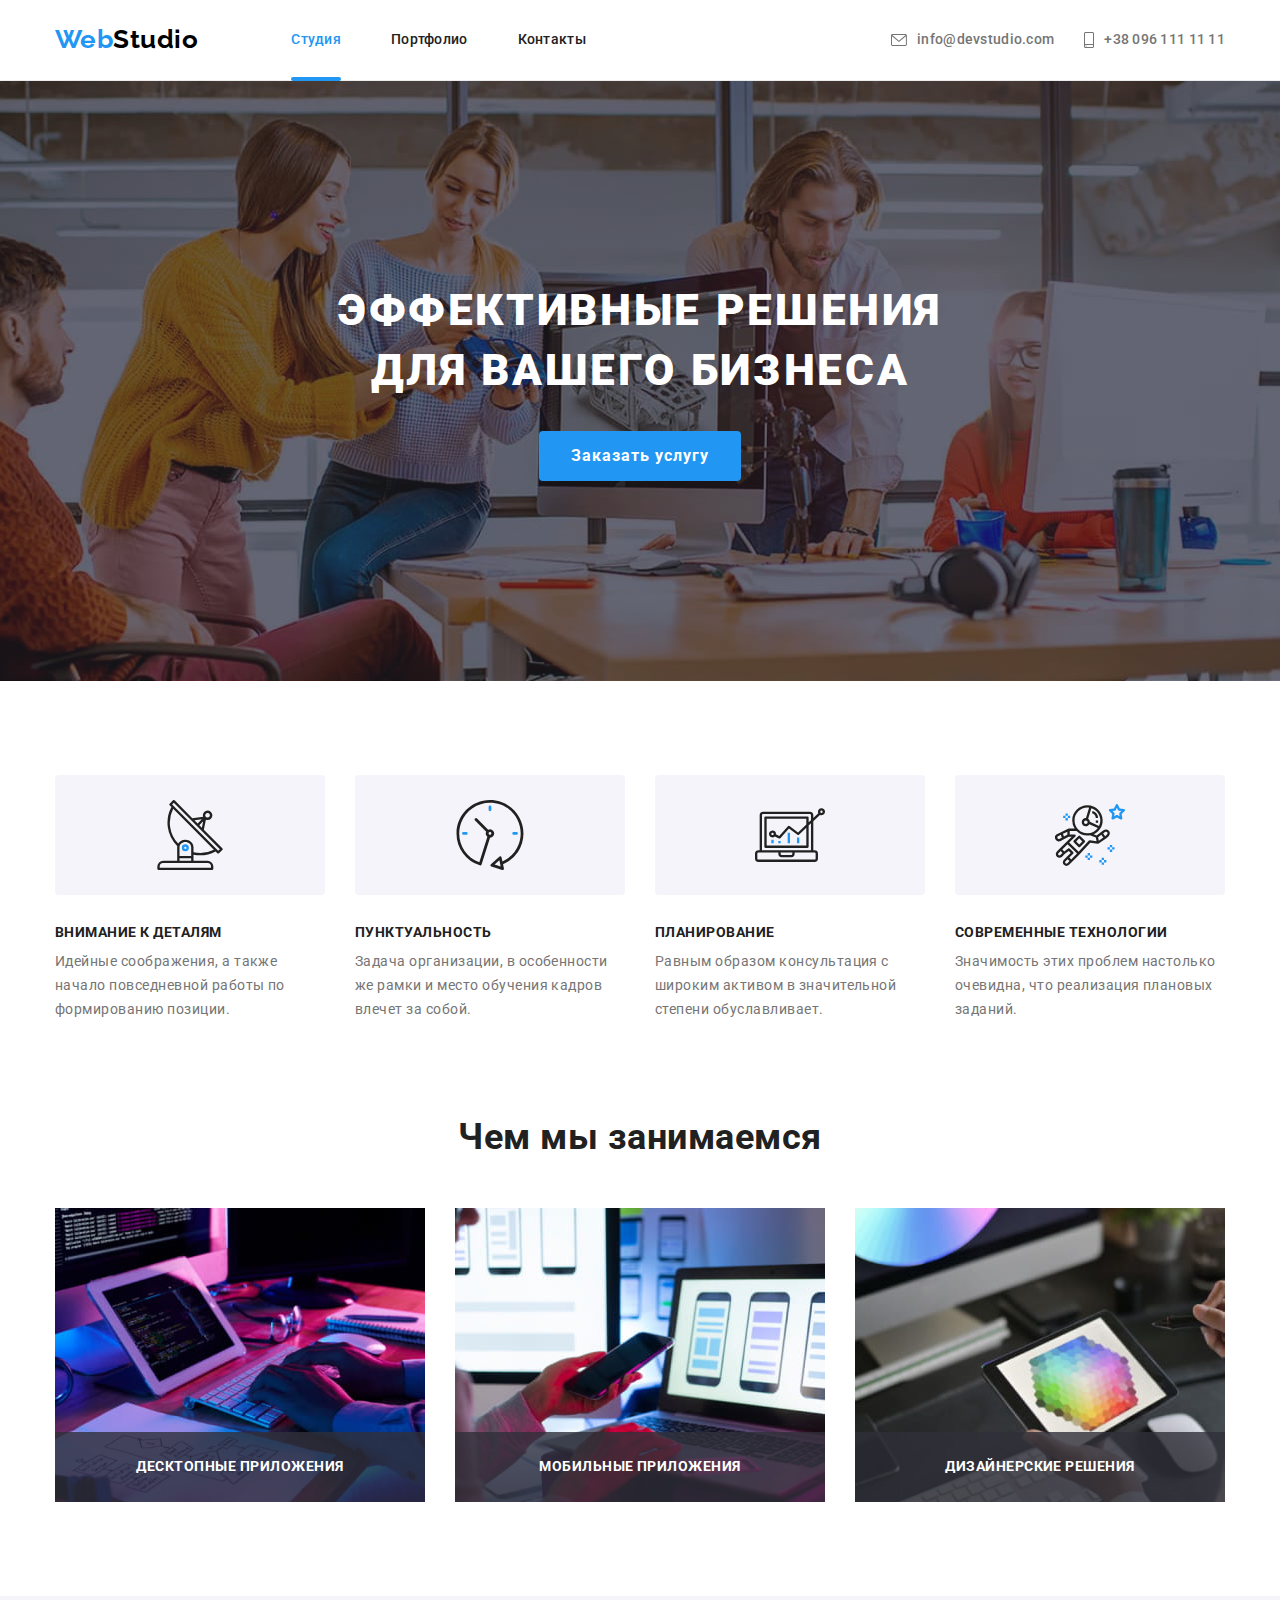
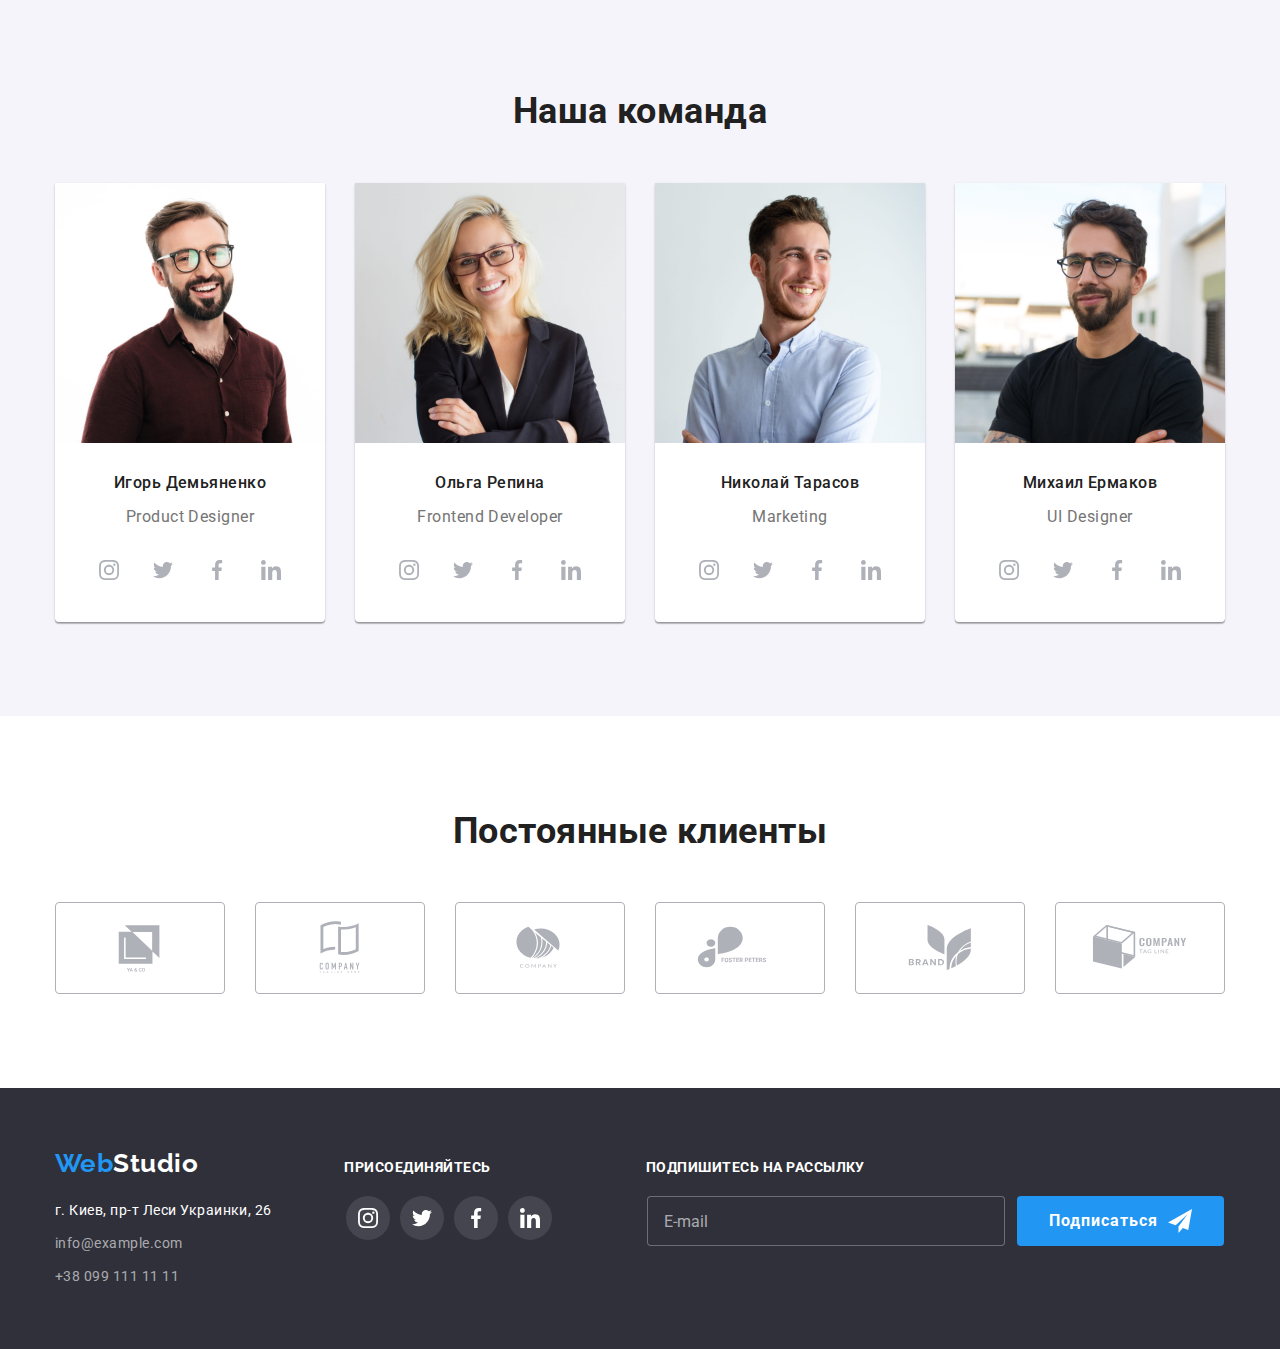
==== index.html @ a3e7d53f "add files from hw7" ====
<!DOCTYPE html>
<html lang="ru">
  <head>
    <meta charset="UTF-8" />
    <meta http-equiv="X-UA-Compatible" content="IE=edge" />
    <meta name="viewport" content="width=device-width, initial-scale=1.0" />
    <title>WebStudio</title>
    <link rel="preconnect" href="https://fonts.googleapis.com" />
    <link rel="preconnect" href="https://fonts.gstatic.com" crossorigin />
    <link
      href="https://fonts.googleapis.com/css2?family=Raleway:wght@700&family=Roboto:wght@400;500;700;900&display=swap"
      rel="stylesheet"
    />
    <link
      rel="stylesheet"
      href="https://cdnjs.cloudflare.com/ajax/libs/modern-normalize/1.1.0/modern-normalize.min.css"
    />
    <link rel="stylesheet" href="./css/main.min.css">
  </head>
  <body>
    <!-- Header -->
    <header class="header">
      <div class="container header__container">
        <a href="" class="logo">Web<span class="logo--light">Studio</span></a>
        <nav class="site-nav">
          <ul class="site-nav__list">
            <li class="site-nav__item">
              <a href="./index.html" class="site-nav__link site-nav__link--current">Студия</a>
            </li>
            <li class="site-nav__item">
              <a href="./portfolio.html" class="site-nav__link">Портфолио</a>
            </li>
            <li class="site-nav__item"><a href="" class="site-nav__link">Контакты</a></li>
          </ul>
        </nav>
        <ul class="contact-nav">
          <li class="contact-nav__item">
            <a href="mailto:info@devstudio.com" class="contact-nav__link">
              <svg class="contact-nav__icon" width="16" height="12">
                <use href="./images/icons.svg#envelope">
              </svg>
              info@devstudio.com
            </a>
          </li>
          <li class="contact-nav__item">
            <a href="tel:+380961111111" class="contact-nav__link">
              <svg class="contact-nav__icon" width="10" height="16">
                <use href="./images/icons.svg#smartphone"></use>
              </svg>
              +38 096 111 11 11
            </a>
          </li>
        </ul>
      </div>
    </header>
    <!-- Main -->
    <main>
      <!--Hero section-->
      <section class="hero">
        <div class="container">
          <h1 class="hero__title">
            Эффективные решения<br />
            для вашего бизнеса
          </h1>
          <button class="button btn" type="button" data-modal-open>Заказать услугу</button>
        </div>
      </section>
      <!--Features section-->
      <section class="section">
        <div class="container">
          <h2 class="section__title visually-hidden">Наши преимущества</h2>
          <ul class="features">
            <li class="features__item">
              <div class="features__icon">
              <svg width="70" height="70"><use href="images/icons.svg#antenna-1"></use>
              </svg>
              </div>
              <h3 class="features__heading">Внимание к деталям</h3>
              <p class="features__text">
                Идейные соображения, а также начало повседневной работы по формированию позиции.
              </p>
            </li>
            <li class="features__item">
            <div class="features__icon">
              <svg width="70" height="70"><use href="images/icons.svg#clock-1"></use>
              </svg>
              </div>
              <h3 class="features__heading">Пунктуальность</h3>
              <p class="features__text">
                Задача организации, в особенности же рамки и место обучения кадров влечет за собой.
              </p>
            </li>
            <li class="features__item">
              <div class="features__icon">
              <svg width="70" height="70"><use href="images/icons.svg#diagram-1"></use>
              </svg></div>
              <h3 class="features__heading">Планирование</h3>
              <p class="features__text">
                Равным образом консультация с широким активом в значительной степени обуславливает.
              </p>
            </li>
            <li class="features__item">
              <div class="features__icon">
              <svg width="70" height="70"><use href="images/icons.svg#astronaut-1"></use>
              </svg></div>
              <h3 class="features__heading">Современные технологии</h3>
              <p class="features__text">
                Значимость этих проблем настолько очевидна, что реализация плановых заданий.
              </p>
            </li>
          </ul>
        </div>
      </section>
      <!--What we do section-->
      <section class="section section--no-padding-top">
        <div class="container">
          <h2 class="section__title">Чем мы занимаемся</h2>
          <ul class="work">
            <li class="work__item">
              <img src="./images/img-what-we-do-1.jpg" alt="написание кода" width="370" />
              <p class="work__text">Десктопные приложения</p>
            </li>
            <li class="work__item">
              <img src="./images/img-what-we-do-2.jpg" alt="адаптивный интерфейс" width="370" />
              <p class="work__text">Мобильные приложения</p>
            </li>
            <li class="work__item">
              <img src="./images/img-what-we-do-3.jpg" alt="цветовая палитра" width="370" />
              <p class="work__text">Дизайнерские решения</p>
            </li>
          </ul>
        </div>
      </section>
      <!--Our team section-->
      <section class="section section--dark-bgc">
        <div class="container">
          <h2 class="section__title">Наша команда</h2>
          <ul class="team">
            <li class="team__item">
              <img
                src="./images/member-1.jpg"
                alt="Игорь Демьяненко продакт менеджер"
                width="270"
              />
              <div class="team__card">
                <h3 class="team__title">Игорь Демьяненко</h3>
                <p class="team__text" lang="en" >Product Designer</p>
              <ul class="socials">
              <li class="socials__item"><a href="https://www.instagram.com/" class="socials__link socials__link--light" target="_blank" rel="noreferrer noopener"><svg class="socials__icon" width="20" height="20">
                <use href="./images/icons.svg#instagram-2">
              </svg></a></li>
              <li class="socials__item"><a href="https://twitter.com/" class="socials__link socials__link--light" target="_blank" rel="noreferrer noopener"><svg class="socials__icon" width="20" height="20">
                <use href="./images/icons.svg#twitter-1">
              </svg></a></li>
              <li class="socials__item"><a href="https://www.facebook.com/" class="socials__link socials__link--light" target="_blank" rel="noreferrer noopener"><svg class="socials__icon" width="20" height="20">
                <use href="./images/icons.svg#facebook-1">
              </svg></a></li>
              <li class="socials__item"><a href="https://www.linkedin.com/" class="socials__link socials__link--light" target="_blank" rel="noreferrer noopener"><svg class="socials__icon" width="20" height="20">
                <use href="./images/icons.svg#linkedin-1">
              </svg></a></li>
              </ul>
              </div>
            </li>
            <li class="team__item">
              <img
                src="./images/member-2.jpg"
                alt="Ольга Репина фронтэнд разработчик"
                width="270"
              />
              <div class="team__card">
                <h3 class="team__title">Ольга Репина</h3>
                <p class="team__text" lang="en">Frontend Developer</p>
                <ul class="socials">
              <li class="socials__item"><a href="https://www.instagram.com/" class="socials__link socials__link--light" target="_blank" rel="noreferrer noopener"><svg class="socials__icon" width="20" height="20">
                <use href="./images/icons.svg#instagram-2">
              </svg></a></li>
              <li class="socials__item"><a href="https://twitter.com/" class="socials__link socials__link--light" target="_blank" rel="noreferrer noopener"><svg class="socials__icon" width="20" height="20">
                <use href="./images/icons.svg#twitter-1">
              </svg></a></li>
              <li class="socials__item"><a href="https://www.facebook.com/" class="socials__link socials__link--light" target="_blank" rel="noreferrer noopener"><svg class="socials__icon" width="20" height="20">
                <use href="./images/icons.svg#facebook-1">
              </svg></a></li>
              <li class="socials__item"><a href="https://www.linkedin.com/" class="socials__link socials__link--light" target="_blank" rel="noreferrer noopener"><svg class="socials__icon" width="20" height="20">
                <use href="./images/icons.svg#linkedin-1">
              </svg></a></li>
              </ul>
              </div>
            </li>
            <li class="team__item">
              <img src="./images/member-3.jpg" alt="Николай Тарасов маркетинг" width="270" />
              <div class="team__card">
                <h3 class="team__title">Николай Тарасов</h3>
                <p class="team__text" lang="en">Marketing</p>
                <ul class="socials">
              <li class="socials__item"><a href="https://www.instagram.com/" class="socials__link socials__link--light" target="_blank" rel="noreferrer noopener"><svg class="socials__icon" width="20" height="20">
                <use href="./images/icons.svg#instagram-2">
              </svg></a></li>
              <li class="socials__item"><a href="https://twitter.com/" class="socials__link socials__link--light" target="_blank" rel="noreferrer noopener"><svg class="socials__icon" width="20" height="20">
                <use href="./images/icons.svg#twitter-1">
              </svg></a></li>
              <li class="socials__item"><a href="https://www.facebook.com/" class="socials__link socials__link--light" target="_blank" rel="noreferrer noopener"><svg class="socials__icon" width="20" height="20">
                <use href="./images/icons.svg#facebook-1">
              </svg></a></li>
              <li class="socials__item"><a href="https://www.linkedin.com/" class="socials__link socials__link--light" target="_blank" rel="noreferrer noopener"><svg class="socials__icon" width="20" height="20">
                <use href="./images/icons.svg#linkedin-1">
              </svg></a></li>
              </ul>
              </div>
            </li>
            <li class="team__item">
              <img src="./images/member-4.jpg" alt="Михаил Ермаков дизайнер" width="270" />
              <div class="team__card">
                <h3 class="team__title">Михаил Ермаков</h3>
                <p class="team__text" lang="en">UI Designer</p>
                <ul class="socials">
              <li class="socials__item"><a href="https://www.instagram.com/" class="socials__link socials__link--light" target="_blank" rel="noreferrer noopener"><svg class="socials__icon" width="20" height="20">
                <use href="./images/icons.svg#instagram-2">
              </svg></a></li>
              <li class="socials__item"><a href="https://twitter.com/" class="socials__link socials__link--light" target="_blank" rel="noreferrer noopener"><svg class="socials__icon" width="20" height="20">
                <use href="./images/icons.svg#twitter-1">
              </svg></a></li>
              <li class="socials__item"><a href="https://www.facebook.com/" class="socials__link socials__link--light" target="_blank" rel="noreferrer noopener"><svg class="socials__icon" width="20" height="20">
                <use href="./images/icons.svg#facebook-1">
              </svg></a></li>
              <li class="socials__item"><a href="https://www.linkedin.com/" class="socials__link socials__link--light" target="_blank" rel="noreferrer noopener"><svg class="socials__icon" width="20" height="20">
                <use href="./images/icons.svg#linkedin-1">
              </svg></a></li>
              </ul>
              </div>
            </li>
          </ul>
        </div>
      </section>
      <section class="section">
        <div class="container">
          <h2 class="section__title">Постоянные клиенты</h2>
          <ul class="clients">
            <li class="clients__item">
              <a class="clients__link" href=""><svg class="clients__logo" width="106" height="60"><use href="./images/icons.svg#logo-1"></use></svg></a>
            </li>
            <li class="clients__item">
              <a class="clients__link" href=""><svg class="clients__logo" width="106" height="60"><use href="./images/icons.svg#logo-2"></use></svg></a>
            </li>
            <li class="clients__item">
              <a class="clients__link" href=""><svg class="clients__logo" width="106" height="60"><use href="./images/icons.svg#logo-3"></use></svg></a>
            </li>
            <li class="clients__item">
              <a class="clients__link" href=""><svg class="clients__logo" width="106" height="60"><use href="./images/icons.svg#logo-4"></use></svg></a>
            </li>
            <li class="clients__item">
              <a class="clients__link" href=""><svg class="clients__logo" width="106" height="60"><use href="./images/icons.svg#logo-5"></use></svg></a>
            </li>
            <li class="clients__item">
              <a class="clients__link" href=""><svg class="clients__logo" width="106" height="60"><use href="./images/icons.svg#logo-6"></use></svg></a>
            </li>
          </ul>
        </div>
      </section>
    </main>
    <!-- Footer -->
    <footer class="footer">
      <div class="container footer-global">
        <div class="footer__sections">
        <a class="logo" href="">Web<span class="logo--dark">Studio</span></a>
        <address class="address">
          <ul class="address__list">
            <li class="address__item">
              <a
              class="address__link"
                href="https://goo.gl/maps/oisESLWzGZFU7cvu8"
                target="_blank"
                rel="noreferrer noopener"
                >г. Киев, пр-т Леси Украинки, 26</a
              >
            </li>
            <li class="address__item">
              <a href="mailto:info@example.com" class="address__contact">info@example.com</a>
            </li>
            <li class="address__item">
              <a href="tel:+380991111111" class="address__contact">+38 099 111 11 11</a>
            </li>
          </ul>
        </address>
      </div>
      <div class="footer__sections">
        <p class="footer__text">Присоединяйтесь</p>
        <ul class="socials">
        <li class="socials__item">
          <a class="socials__link socials__link--dark" href="https://www.instagram.com/" target="_blank" rel="noreferrer noopener">
            <svg width="20" height="20">
              <use href="./images/icons.svg#instagram-2"></use>
            </svg>
          </a>
        </li>
        <li class="socials__item">
          <a class="socials__link socials__link--dark" href="https://twitter.com/" target="_blank" rel="noreferrer noopener">
            <svg width="20" height="20">
              <use href="./images/icons.svg#twitter-1"></use>
            </svg>
          </a>
        </li>
        <li class="socials__item">
          <a class="socials__link socials__link--dark" href="https://www.facebook.com/" target="_blank" rel="noreferrer noopener">
            <svg width="20" height="20">
              <use href="./images/icons.svg#facebook-1"></use>
            </svg>
          </a>
        </li>
        <li class="socials__item">
          <a class="socials__link socials__link--dark" href="https://www.linkedin.com/" target="_blank" rel="noreferrer noopener">
            <svg width="20" height="20">
              <use href="./images/icons.svg#linkedin-1"></use>
            </svg>
          </a>
        </li>
        </ul>
      </div>
      <div class="footer__sections">
        <p class="footer__text">Подпишитесь на рассылку</p>
        <form class="subscribe-form">
        <input class="subscribe-form__input" type="email" name="subscribe-form" placeholder="E-mail">
        <button class="button btn btn--footer" type="submit" >Подписаться<svg class="subscribe-form__icon" width="24" height="24"><use href="./images/icons.svg#icon-send"></use></svg></button>
        </form>
      </div>
      </div>
    </footer>
    <div class="backdrop is-hidden" data-modal>
            <div class="modal">
              <p class="modal__text">Оставьте свои данные, мы вам перезвоним</p>
              <button class="modal__close-button" data-modal-close>
                <svg class="modal__close-icon">
                  <use href="./images/icons.svg#close"></use>
                </svg>
              </button>
              <form class="form">
                <div class="form__field">
                  <label class="form__label" for="user-name" >Имя</label>
                  <div class="form__input-wrap">
                <input class="form__input" type="text" name="user-name" id="user-name" required>
                <svg class="form__icon" width="18" height="18">
                    <use href="./images/icons.svg#person"></use>
                  </svg>
                  </div>
              </div>
              <div class="form__field">
                <label class="form__label" for="user-tel">Телефон</label>
                <div class="form__input-wrap">
                <input class="form__input" type="tel" name="user-tel" id="user-tel" required>
                <svg class="form__icon" width="18" height="18">
                    <use href="./images/icons.svg#phone"></use>
                  </svg>
                  </div>
              </div>
                <div class="form__field">
                <label class="form__label" for="user-mail">Почта</label>
                <div class="form__input-wrap">
                <input class="form__input"  type="email" name="user-mail" id="user-mail">
                <svg class="form__icon" width="18" height="18">
                    <use href="./images/icons.svg#email"></use>
                  </svg>
                  </div>
              </div>
                  <div class="form__field">
                <label class="form__label" for="comment" >Комментарий</label>
                <textarea class="form__comment" name="comment" id="comment" placeholder="Введите текст"></textarea></div>

              <div class="form__field checkbox">
                <input 
                class="checkbox__input visually-hidden"
                type="checkbox"
                id="checkbox__input"
                name="checkbox__input"/>
                <label class="checkbox__text" for="checkbox__input">
                  <span class="checkbox__span"><svg class="checkbox__icon"  width="16" height="15">
                  <use href="./images/icons.svg#icon-check"></use>
                </svg></span>Соглашаюсь с рассылкой и принимаю <a href="" class="checkbox__conditions">Условия договора</a></label>
                <button class="button btn" type="submit">Отправить</button>
              </div>
              </form>
            </div>
          </div>
    <script src="./js/modal.js"></script>
  </body>
</html>
---- css/main.min.css ----
body{background-color:var(--text-color-white);color:var(--secondary-text-color);font-family:Roboto,sans-serif;letter-spacing:.03em;margin:0}h1,h2,h3,h4,h5,h6,p,ul{margin-top:0;margin-bottom:0}img{display:block;max-width:100%;height:auto}ul{list-style:none;padding:0;margin:0}a{text-decoration:none}:root{--primary-text-color: #212121;--secondary-text-color: #757575;--text-color-white: #ffffff;--accent-color: #2196f3;--background-color: #e5e5e5;--footer-background-color: #2f303a;--filters-btn-bgc: #f5f4fa;--button-primary-hover: #188ce8;--footer-contacts: rgba(255, 255, 255, 0.6);--header-logo: #000000;--line-color: #ececec;--hero-bgc: #c4c4c4;--footer-socials-bgc: #44454e;--icons-color: #afb1b8}.visually-hidden{position:absolute;width:1px;height:1px;margin:-1px;padding:0;overflow:hidden;border:0;clip:rect(0 0 0 0)}.header{border-bottom:1px solid var(--line-color)}.logo{color:var(--accent-color);font-family:Raleway,sans-serif;font-weight:700;font-size:26px;line-height:1.2}.logo--light{color:var(--header-logo)}.logo--dark{color:var(--text-color-white)}.header__container{display:-webkit-box;display:-ms-flexbox;display:flex;-webkit-box-align:center;-ms-flex-align:center;align-items:center}.site-nav{margin-left:93px}.site-nav__item:not(:last-child){margin-right:50px}.site-nav__list{display:-webkit-box;display:-ms-flexbox;display:flex}.site-nav__link{position:relative;display:block;padding-top:32px;padding-bottom:32px;color:var(--primary-text-color);font-weight:500;font-size:14px;line-height:1.14;letter-spacing:.02em;-webkit-transition:color 250ms cubic-bezier(0.4, 0, 0.2, 1);transition:color 250ms cubic-bezier(0.4, 0, 0.2, 1)}.site-nav__link:hover,.site-nav__link:focus{color:var(--accent-color)}.site-nav__link--current{color:var(--accent-color)}.site-nav__link--current::after{content:"";position:absolute;left:0;bottom:-1px;display:block;width:100%;height:4px;border-radius:2px;background-color:var(--accent-color)}.contact-nav{display:-webkit-box;display:-ms-flexbox;display:flex;margin-left:auto}.contact-nav__item:not(:first-child){margin-left:30px}.contact-nav__icon{fill:currentColor;margin-right:10px}.contact-nav__link{display:-webkit-box;display:-ms-flexbox;display:flex;-webkit-box-align:center;-ms-flex-align:center;align-items:center;color:var(--secondary-text-color);font-weight:500;font-size:14px;line-height:1.14;letter-spacing:.02em;-webkit-transition:color 250ms cubic-bezier(0.4, 0, 0.2, 1);transition:color 250ms cubic-bezier(0.4, 0, 0.2, 1)}.contact-nav__link:hover,.contact-nav__link:focus{color:var(--accent-color)}.contact-nav__link:active{color:var(--accent-color)}.section{padding-top:94px;padding-bottom:94px}.section--no-padding-top{padding-top:0}.section--dark-bgc{background-color:var(--filters-btn-bgc)}.section__title{margin-top:0;margin-right:0;margin-bottom:50px;color:var(--primary-text-color);font-weight:700;font-size:36px;line-height:1.17;text-align:center}.container{width:1200px;padding-left:15px;padding-right:15px;margin-left:auto;margin-right:auto}.hero{max-width:1600px;text-align:center;padding:200px 0;background-color:var(--hero-bgc);background-image:-webkit-gradient(linear, left top, left bottom, from(rgba(47, 48, 58, 0.4)), to(rgba(47, 48, 58, 0.4))),url("../images/hero.jpg");background-image:linear-gradient(rgba(47, 48, 58, 0.4), rgba(47, 48, 58, 0.4)),url("../images/hero.jpg");background-repeat:no-repeat;background-size:cover;background-position:center}.hero__title{color:var(--text-color-white);font-weight:900;font-size:44px;line-height:1.36;letter-spacing:.06em;text-transform:uppercase}.button{display:inline-block;font-family:inherit;cursor:pointer;text-align:center;font-size:16px;-webkit-box-align:center;-ms-flex-align:center;align-items:center;border:transparent;border-radius:4px;-webkit-transition:background-color 250ms cubic-bezier(0.4, 0, 0.2, 1),color 250ms cubic-bezier(0.4, 0, 0.2, 1),-webkit-box-shadow 250ms cubic-bezier(0.4, 0, 0.2, 1);transition:background-color 250ms cubic-bezier(0.4, 0, 0.2, 1),color 250ms cubic-bezier(0.4, 0, 0.2, 1),-webkit-box-shadow 250ms cubic-bezier(0.4, 0, 0.2, 1);transition:background-color 250ms cubic-bezier(0.4, 0, 0.2, 1),color 250ms cubic-bezier(0.4, 0, 0.2, 1),box-shadow 250ms cubic-bezier(0.4, 0, 0.2, 1);transition:background-color 250ms cubic-bezier(0.4, 0, 0.2, 1),color 250ms cubic-bezier(0.4, 0, 0.2, 1),box-shadow 250ms cubic-bezier(0.4, 0, 0.2, 1),-webkit-box-shadow 250ms cubic-bezier(0.4, 0, 0.2, 1)}.btn{padding:10px 32px;margin-top:30px;background-color:var(--accent-color);color:var(--text-color-white);font-weight:700;line-height:1.87;letter-spacing:.06em;-webkit-transition:background-color 250ms cubic-bezier(0.4, 0, 0.2, 1),color 250ms cubic-bezier(0.4, 0, 0.2, 1),-webkit-box-shadow 250ms cubic-bezier(0.4, 0, 0.2, 1);transition:background-color 250ms cubic-bezier(0.4, 0, 0.2, 1),color 250ms cubic-bezier(0.4, 0, 0.2, 1),-webkit-box-shadow 250ms cubic-bezier(0.4, 0, 0.2, 1);transition:background-color 250ms cubic-bezier(0.4, 0, 0.2, 1),color 250ms cubic-bezier(0.4, 0, 0.2, 1),box-shadow 250ms cubic-bezier(0.4, 0, 0.2, 1);transition:background-color 250ms cubic-bezier(0.4, 0, 0.2, 1),color 250ms cubic-bezier(0.4, 0, 0.2, 1),box-shadow 250ms cubic-bezier(0.4, 0, 0.2, 1),-webkit-box-shadow 250ms cubic-bezier(0.4, 0, 0.2, 1)}.btn:hover,.btn:focus{background-color:var(--button-primary-hover);color:var(--text-color-white);-webkit-box-shadow:0px 4px 4px rgba(0,0,0,.15);box-shadow:0px 4px 4px rgba(0,0,0,.15)}.filters__btn{padding:6px 22px;background-color:var(--filters-btn-bgc);color:var(--primary-text-color);font-weight:500;line-height:1.62;-webkit-transition:background-color 250ms cubic-bezier(0.4, 0, 0.2, 1),color 250ms cubic-bezier(0.4, 0, 0.2, 1),-webkit-box-shadow 250ms cubic-bezier(0.4, 0, 0.2, 1);transition:background-color 250ms cubic-bezier(0.4, 0, 0.2, 1),color 250ms cubic-bezier(0.4, 0, 0.2, 1),-webkit-box-shadow 250ms cubic-bezier(0.4, 0, 0.2, 1);transition:background-color 250ms cubic-bezier(0.4, 0, 0.2, 1),color 250ms cubic-bezier(0.4, 0, 0.2, 1),box-shadow 250ms cubic-bezier(0.4, 0, 0.2, 1);transition:background-color 250ms cubic-bezier(0.4, 0, 0.2, 1),color 250ms cubic-bezier(0.4, 0, 0.2, 1),box-shadow 250ms cubic-bezier(0.4, 0, 0.2, 1),-webkit-box-shadow 250ms cubic-bezier(0.4, 0, 0.2, 1)}.filters__btn:hover,.filters__btn:focus{background-color:var(--accent-color);color:var(--text-color-white);-webkit-box-shadow:0px 3px 1px rgba(0,0,0,.1),0px 1px 2px rgba(0,0,0,.08),0px 2px 2px rgba(0,0,0,.12);box-shadow:0px 3px 1px rgba(0,0,0,.1),0px 1px 2px rgba(0,0,0,.08),0px 2px 2px rgba(0,0,0,.12)}.filters__btn:active{color:var(--accent-color);-webkit-box-shadow:0px 3px 1px rgba(0,0,0,.1),0px 1px 2px rgba(0,0,0,.08),0px 2px 2px rgba(0,0,0,.12);box-shadow:0px 3px 1px rgba(0,0,0,.1),0px 1px 2px rgba(0,0,0,.08),0px 2px 2px rgba(0,0,0,.12);border:transparent}.btn--footer{display:-webkit-box;display:-ms-flexbox;display:flex;-webkit-box-align:center;-ms-flex-align:center;align-items:center;-webkit-box-pack:center;-ms-flex-pack:center;justify-content:center;margin-top:0;margin-left:12px}.features{display:-webkit-box;display:-ms-flexbox;display:flex}.features__item{margin-right:30px}.features__item:nth-child(4n){margin-right:0}.features__icon{display:-webkit-box;display:-ms-flexbox;display:flex;-webkit-box-align:center;-ms-flex-align:center;align-items:center;-webkit-box-pack:center;-ms-flex-pack:center;justify-content:center;width:270px;height:120px;background-color:var(--filters-btn-bgc);border-radius:4px;margin-bottom:30px}.features__heading{color:var(--primary-text-color);font-weight:700;font-size:14px;line-height:1.14;text-transform:uppercase;margin-bottom:10px}.features__text{color:var(--secondary-text-color);font-size:14px;line-height:1.71}.work{display:-webkit-box;display:-ms-flexbox;display:flex;-webkit-box-align:center;-ms-flex-align:center;align-items:center}.work__item{position:relative;margin-right:30px}.work__item:nth-child(3n){margin-right:0}.work__text{position:absolute;bottom:0;display:-webkit-box;display:-ms-flexbox;display:flex;-webkit-box-pack:center;-ms-flex-pack:center;justify-content:center;-webkit-box-align:center;-ms-flex-align:center;align-items:center;width:100%;height:70px;font-weight:700;font-size:14px;line-height:1.14;text-transform:uppercase;background-color:rgba(47,48,58,.8);color:var(--text-color-white)}.team{display:-webkit-box;display:-ms-flexbox;display:flex}.team__item{margin-right:30px;background-color:var(--text-color-white);-webkit-box-shadow:0px 1px 3px rgba(0,0,0,.12),0px 1px 1px rgba(0,0,0,.14),0px 2px 1px rgba(0,0,0,.2);box-shadow:0px 1px 3px rgba(0,0,0,.12),0px 1px 1px rgba(0,0,0,.14),0px 2px 1px rgba(0,0,0,.2);border-radius:0px 0px 4px 4px}.team__item:nth-child(4n){margin-right:0}.team__card{text-align:center;padding-top:30px;padding-bottom:30px;font-size:16px}.team__title{font-weight:500;line-height:1.2;font-size:16px;margin-bottom:10px;color:var(--primary-text-color)}.team__text{color:var(--secondary-text-color);line-height:1.9;font-size:16px;margin-bottom:16px}.socials{display:-webkit-box;display:-ms-flexbox;display:flex;-webkit-box-pack:center;-ms-flex-pack:center;justify-content:center;color:var(--icons-color)}.socials__item{margin-right:10px}.socials__item:last-child{margin-right:0}.socials__link{display:-webkit-box;display:-ms-flexbox;display:flex;-webkit-box-align:center;-ms-flex-align:center;align-items:center;-webkit-box-pack:center;-ms-flex-pack:center;justify-content:center;width:44px;height:44px;border-radius:50%}.socials__link:hover,.socials__link:focus{background-color:var(--accent-color);color:var(--text-color-white)}.socials__link--light{background-color:var(--text-color-white);color:currentColor;-webkit-transition:background-color 250ms cubic-bezier(0.4, 0, 0.2, 1),color 250ms cubic-bezier(0.4, 0, 0.2, 1);transition:background-color 250ms cubic-bezier(0.4, 0, 0.2, 1),color 250ms cubic-bezier(0.4, 0, 0.2, 1)}.socials__link--dark{background-color:var(--footer-socials-bgc);fill:var(--text-color-white);-webkit-transition:background-color 250ms cubic-bezier(0.4, 0, 0.2, 1),fill 250ms cubic-bezier(0.4, 0, 0.2, 1);transition:background-color 250ms cubic-bezier(0.4, 0, 0.2, 1),fill 250ms cubic-bezier(0.4, 0, 0.2, 1)}.socials__icon{fill:currentColor}.clients{display:-webkit-box;display:-ms-flexbox;display:flex}.clients__link{display:-webkit-box;display:-ms-flexbox;display:flex;width:170px;height:92px;border:1px solid var(--icons-color);border-radius:4px;-webkit-box-align:center;-ms-flex-align:center;align-items:center;-webkit-box-pack:center;-ms-flex-pack:center;justify-content:center;fill:var(--icons-color);-webkit-transition:fill 250ms cubic-bezier(0.4, 0, 0.2, 1),border 250ms cubic-bezier(0.4, 0, 0.2, 1);transition:fill 250ms cubic-bezier(0.4, 0, 0.2, 1),border 250ms cubic-bezier(0.4, 0, 0.2, 1)}.clients__link:hover,.clients__link:focus{fill:var(--accent-color);border:1px solid var(--accent-color)}.clients__item{margin-right:30px}.clients__item:last-child{margin-right:0}.footer{background-color:var(--footer-background-color);padding-top:60px;padding-bottom:60px}.footer-global{display:-webkit-box;display:-ms-flexbox;display:flex;-webkit-box-align:baseline;-ms-flex-align:baseline;align-items:baseline}.footer__sections{-webkit-box-flex:1;-ms-flex-positive:1;flex-grow:1}.footer__sections:nth-child(2n){margin-left:70px;margin-right:93px}.footer__text{font-weight:700;font-size:14px;line-height:1.14;text-transform:uppercase;color:var(--text-color-white);margin-bottom:20px}.address{margin-top:20px}.address__list{font-style:normal;font-size:14px;line-height:1.71}.address__link{color:var(--text-color-white);margin-top:20px;-webkit-transition:color 250ms cubic-bezier(0.4, 0, 0.2, 1);transition:color 250ms cubic-bezier(0.4, 0, 0.2, 1)}.address__link:hover,.address__link:focus{color:var(--accent-color)}.address__contact{color:var(--footer-contacts);-webkit-transition:color 250ms cubic-bezier(0.4, 0, 0.2, 1);transition:color 250ms cubic-bezier(0.4, 0, 0.2, 1)}.address__contact:hover,.address__contact:focus{color:var(--accent-color)}.address__contact:active{color:var(--accent-color)}.address__item:not(:first-child){margin-top:9px}.subscribe-form__input{width:358px;height:50px;background-color:var(--footer-background-color);border:1px solid rgba(255,255,255,.3);border-radius:4px;padding-left:16px;-webkit-transition:color 250ms cubic-bezier(0.4, 0, 0.2, 1);transition:color 250ms cubic-bezier(0.4, 0, 0.2, 1)}.subscribe-form__input::-webkit-input-placeholder{color:rgba(255,255,255,.6);-webkit-transition:color 250ms cubic-bezier(0.4, 0, 0.2, 1);transition:color 250ms cubic-bezier(0.4, 0, 0.2, 1)}.subscribe-form__input::-moz-placeholder{color:rgba(255,255,255,.6);-moz-transition:color 250ms cubic-bezier(0.4, 0, 0.2, 1);transition:color 250ms cubic-bezier(0.4, 0, 0.2, 1)}.subscribe-form__input:-ms-input-placeholder{color:rgba(255,255,255,.6);-ms-transition:color 250ms cubic-bezier(0.4, 0, 0.2, 1);transition:color 250ms cubic-bezier(0.4, 0, 0.2, 1)}.subscribe-form__input::-ms-input-placeholder{color:rgba(255,255,255,.6);-ms-transition:color 250ms cubic-bezier(0.4, 0, 0.2, 1);transition:color 250ms cubic-bezier(0.4, 0, 0.2, 1)}.subscribe-form__input::placeholder{color:rgba(255,255,255,.6);-webkit-transition:color 250ms cubic-bezier(0.4, 0, 0.2, 1);transition:color 250ms cubic-bezier(0.4, 0, 0.2, 1)}.subscribe-form__input:hover::-webkit-input-placeholder{color:var(--text-color-white)}.subscribe-form__input:hover::-moz-placeholder{color:var(--text-color-white)}.subscribe-form__input:hover:-ms-input-placeholder{color:var(--text-color-white)}.subscribe-form__input:hover::-ms-input-placeholder{color:var(--text-color-white)}.subscribe-form__input:hover::placeholder{color:var(--text-color-white)}.subscribe-form__input:focus,.subscribe-form__input:hover{outline:none;border:1px solid var(--accent-color)}.subscribe-form{display:-webkit-box;display:-ms-flexbox;display:flex;-webkit-box-align:center;-ms-flex-align:center;align-items:center;-webkit-box-pack:center;-ms-flex-pack:center;justify-content:center}.subscribe-form__icon{fill:var(--text-color-white);margin-left:10px}.filters{display:-webkit-box;display:-ms-flexbox;display:flex;-webkit-box-pack:center;-ms-flex-pack:center;justify-content:center;margin-bottom:50px}.filters__item:not(:last-child){margin-right:8px}.card-set{margin-top:-30px;margin-left:-30px;display:-webkit-box;display:-ms-flexbox;display:flex;-ms-flex-wrap:wrap;flex-wrap:wrap}.card-set__item{-ms-flex-preferred-size:calc(100% / 3 - 30px);flex-basis:calc(100% / 3 - 30px);margin-left:30px;margin-top:30px}.card-set__link{display:block;-webkit-transition:-webkit-box-shadow 250ms cubic-bezier(0.4, 0, 0.2, 1);transition:-webkit-box-shadow 250ms cubic-bezier(0.4, 0, 0.2, 1);transition:box-shadow 250ms cubic-bezier(0.4, 0, 0.2, 1);transition:box-shadow 250ms cubic-bezier(0.4, 0, 0.2, 1), -webkit-box-shadow 250ms cubic-bezier(0.4, 0, 0.2, 1)}.card-set__link:hover,.card-set__link:focus{-webkit-box-shadow:0px 1px 1px rgba(0,0,0,.12),0px 4px 4px rgba(0,0,0,.06),1px 4px 6px rgba(0,0,0,.16);box-shadow:0px 1px 1px rgba(0,0,0,.12),0px 4px 4px rgba(0,0,0,.06),1px 4px 6px rgba(0,0,0,.16)}.card-set__thumb{position:relative;overflow:hidden}.card-set__text{position:absolute;top:0;left:0;color:var(--text-color-white);font-size:18px;line-height:1.5;padding:63px 24px;width:100%;height:100%;background-color:rgba(33,150,243,.9);opacity:1;-webkit-transform:translateY(100%);transform:translateY(100%);-webkit-transition:-webkit-transform 250ms cubic-bezier(0.4, 0, 0.2, 1);transition:-webkit-transform 250ms cubic-bezier(0.4, 0, 0.2, 1);transition:transform 250ms cubic-bezier(0.4, 0, 0.2, 1);transition:transform 250ms cubic-bezier(0.4, 0, 0.2, 1), -webkit-transform 250ms cubic-bezier(0.4, 0, 0.2, 1)}.card-set__link:hover .card-set__text,.card-set__link:focus .card-set__text{-webkit-transform:translateY(0);transform:translateY(0)}.card-set__title{color:var(--primary-text-color);margin-bottom:4px;font-weight:700;font-size:18px;line-height:2;letter-spacing:.06em}.card-set__content{padding:20px 24px;border-bottom:1px solid var(--line-color);border-left:1px solid var(--line-color);border-right:1px solid var(--line-color)}.card-set__description{color:var(--secondary-text-color);font-size:16px;line-height:1.87}.backdrop{position:fixed;top:0;left:0;width:100vw;height:100vh;background-color:rgba(0,0,0,.2);opacity:1;-webkit-transition:opacity 250ms cubic-bezier(0.4, 0, 0.2, 1);transition:opacity 250ms cubic-bezier(0.4, 0, 0.2, 1)}.backdrop.is-hidden{opacity:0;pointer-events:none;visibility:hidden}.modal{position:absolute;top:50%;left:50%;-webkit-transform:translate(-50%, -50%);transform:translate(-50%, -50%);-webkit-transition:-webkit-transform 250ms cubic-bezier(0.4, 0, 0.2, 1);transition:-webkit-transform 250ms cubic-bezier(0.4, 0, 0.2, 1);transition:transform 250ms cubic-bezier(0.4, 0, 0.2, 1);transition:transform 250ms cubic-bezier(0.4, 0, 0.2, 1), -webkit-transform 250ms cubic-bezier(0.4, 0, 0.2, 1);visibility:visible;width:528px;height:581px;padding:40px;background-color:var(--text-color-white);border-radius:4px;-webkit-filter:drop-shadow(0px 4px 4px rgba(0, 0, 0, 0.25));filter:drop-shadow(0px 4px 4px rgba(0, 0, 0, 0.25))}.modal__text{color:var(--primary-text-color);font-weight:700;font-size:20px;line-height:1.15;text-align:center;margin-bottom:12px}.modal__close-button{position:absolute;top:8px;right:8px;display:-webkit-box;display:-ms-flexbox;display:flex;-webkit-box-align:center;-ms-flex-align:center;align-items:center;-webkit-box-pack:center;-ms-flex-pack:center;justify-content:center;padding:0;margin:0;width:30px;height:30px;border-radius:50%;background-color:#fff;border:1px solid rgba(0,0,0,.1);cursor:pointer;-webkit-transition:fill 250ms cubic-bezier(0.4, 0, 0.2, 1);transition:fill 250ms cubic-bezier(0.4, 0, 0.2, 1)}.modal__close-button:hover,.modal__close-button:focus{fill:var(--accent-color)}.modal__close-icon{position:absolute;width:18px;height:18px}.form__field{margin-bottom:10px}.form__field:nth-child(4n){margin-bottom:0}.form__input{width:100%;height:40px;border:1px solid rgba(33,33,33,.2);border-radius:4px;padding-left:42px;-webkit-transition:outline 250ms cubic-bezier(0.4, 0, 0.2, 1),border 250ms cubic-bezier(0.4, 0, 0.2, 1);transition:outline 250ms cubic-bezier(0.4, 0, 0.2, 1),border 250ms cubic-bezier(0.4, 0, 0.2, 1)}.form__input:focus{outline:none;border:1px solid var(--accent-color)}.form__input:focus+.form__icon{fill:var(--accent-color)}.form__input-wrap{position:relative}.form__label{display:block;margin-bottom:4px;font-size:12px;line-height:1.16;letter-spacing:.01em}.form__comment{display:block;width:100%;height:120px;padding:16px 12px;font-size:12px;line-height:1.16;letter-spacing:.01em;border:1px solid rgba(33,33,33,.2);border-radius:4px;resize:none;-webkit-transition:border 250ms cubic-bezier(0.4, 0, 0.2, 1);transition:border 250ms cubic-bezier(0.4, 0, 0.2, 1)}.form__comment::-webkit-input-placeholder{color:rgba(117,117,117,.5)}.form__comment::-moz-placeholder{color:rgba(117,117,117,.5)}.form__comment:-ms-input-placeholder{color:rgba(117,117,117,.5)}.form__comment::-ms-input-placeholder{color:rgba(117,117,117,.5)}.form__comment::placeholder{color:rgba(117,117,117,.5)}.form__comment:focus{outline:none;border:1px solid var(--accent-color)}.form__icon{position:absolute;display:block;top:50%;left:12px;-webkit-transform:translateY(-50%);transform:translateY(-50%);-webkit-transition:fill 250ms cubic-bezier(0.4, 0, 0.2, 1);transition:fill 250ms cubic-bezier(0.4, 0, 0.2, 1)}.checkbox{margin-top:20px;margin-bottom:0;text-align:center}.checkbox__text{display:-webkit-box;display:-ms-flexbox;display:flex;-webkit-box-align:center;-ms-flex-align:center;align-items:center;-webkit-box-pack:center;-ms-flex-pack:center;justify-content:center;font-size:14px;line-height:1.7}.checkbox__conditions{color:var(--accent-color);text-decoration:underline;padding-left:3px}.checkbox__span{margin-right:8px;width:16px;height:15px;border:2px solid var(--header-logo);border-radius:2px}.checkbox__icon{fill:transparent}.checkbox__input:checked+.checkbox__text>span{background-color:var(--accent-color);border:none}.checkbox__input:focus+.checkbox__text>span{border:none;outline:1px solid var(--accent-color)}.checkbox__input:checked+.checkbox__text svg{fill:var(--text-color-white)}/*# sourceMappingURL=main.min.css.map */
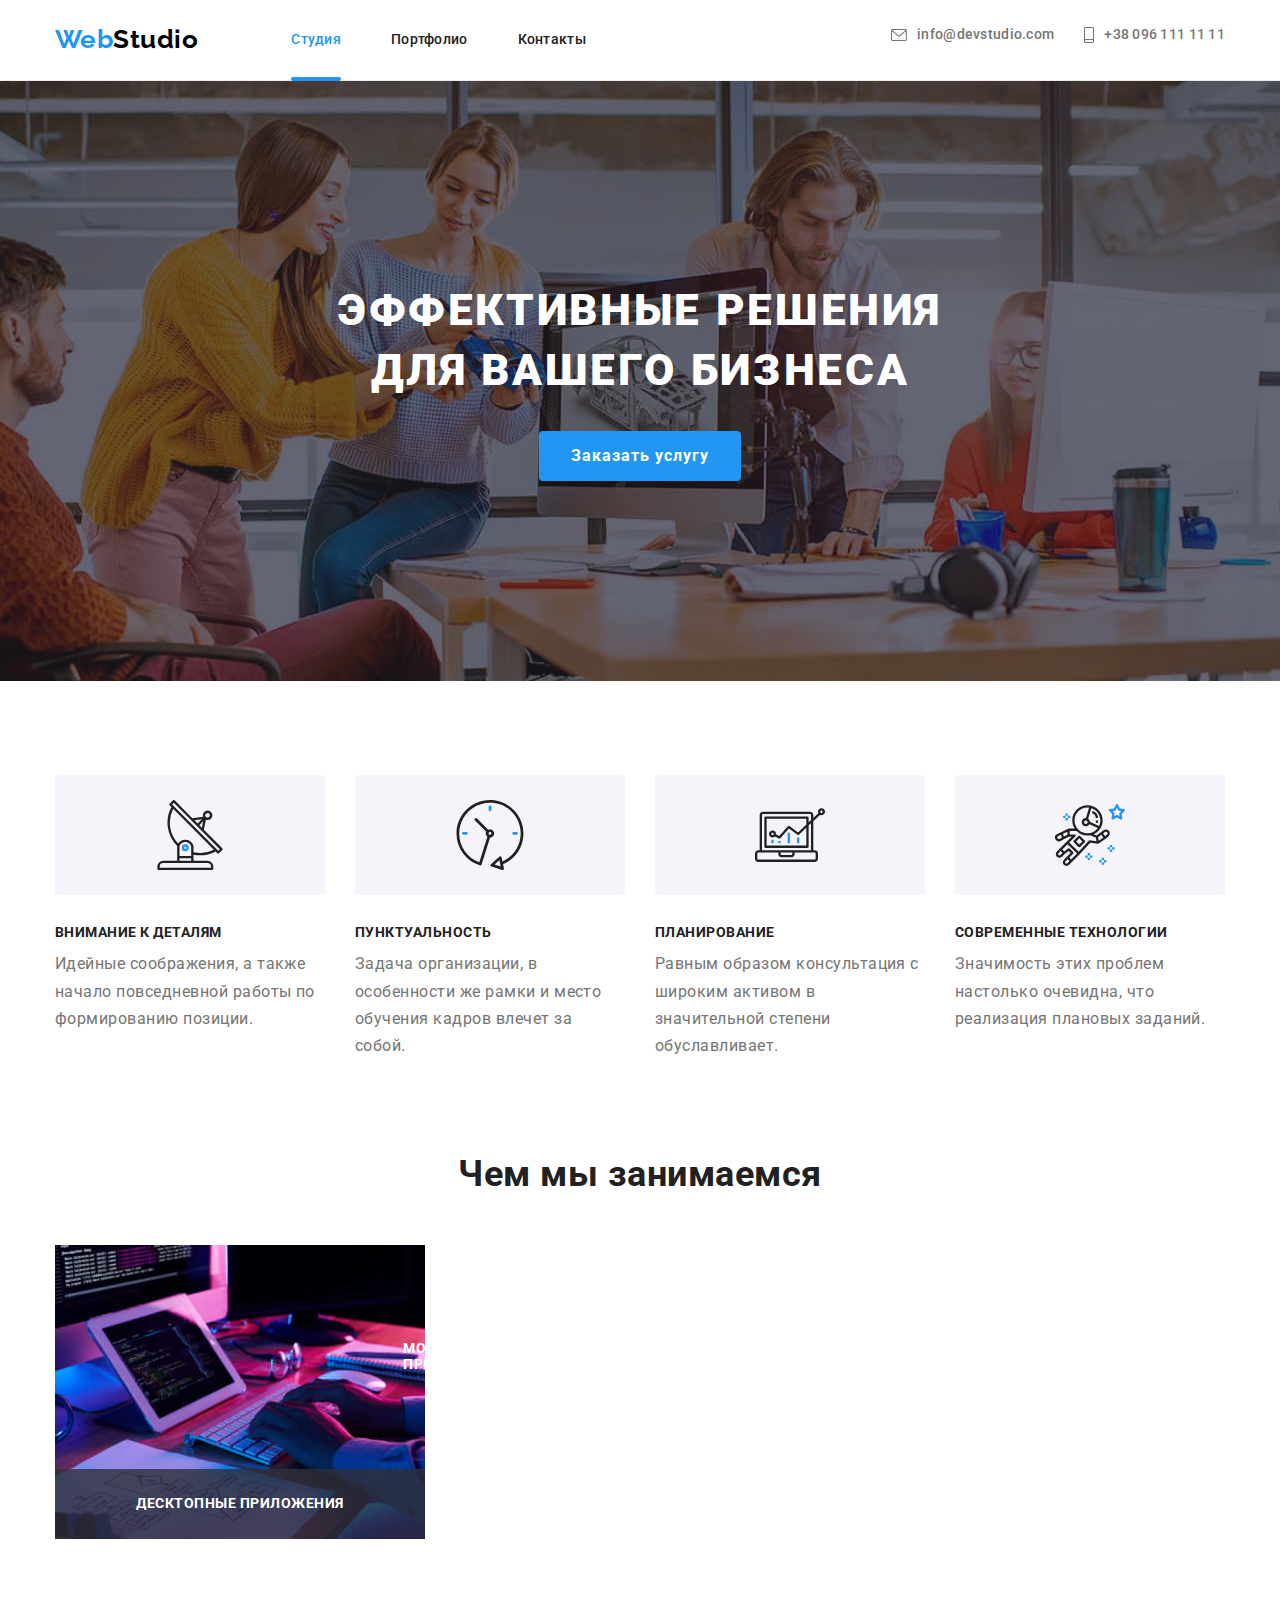
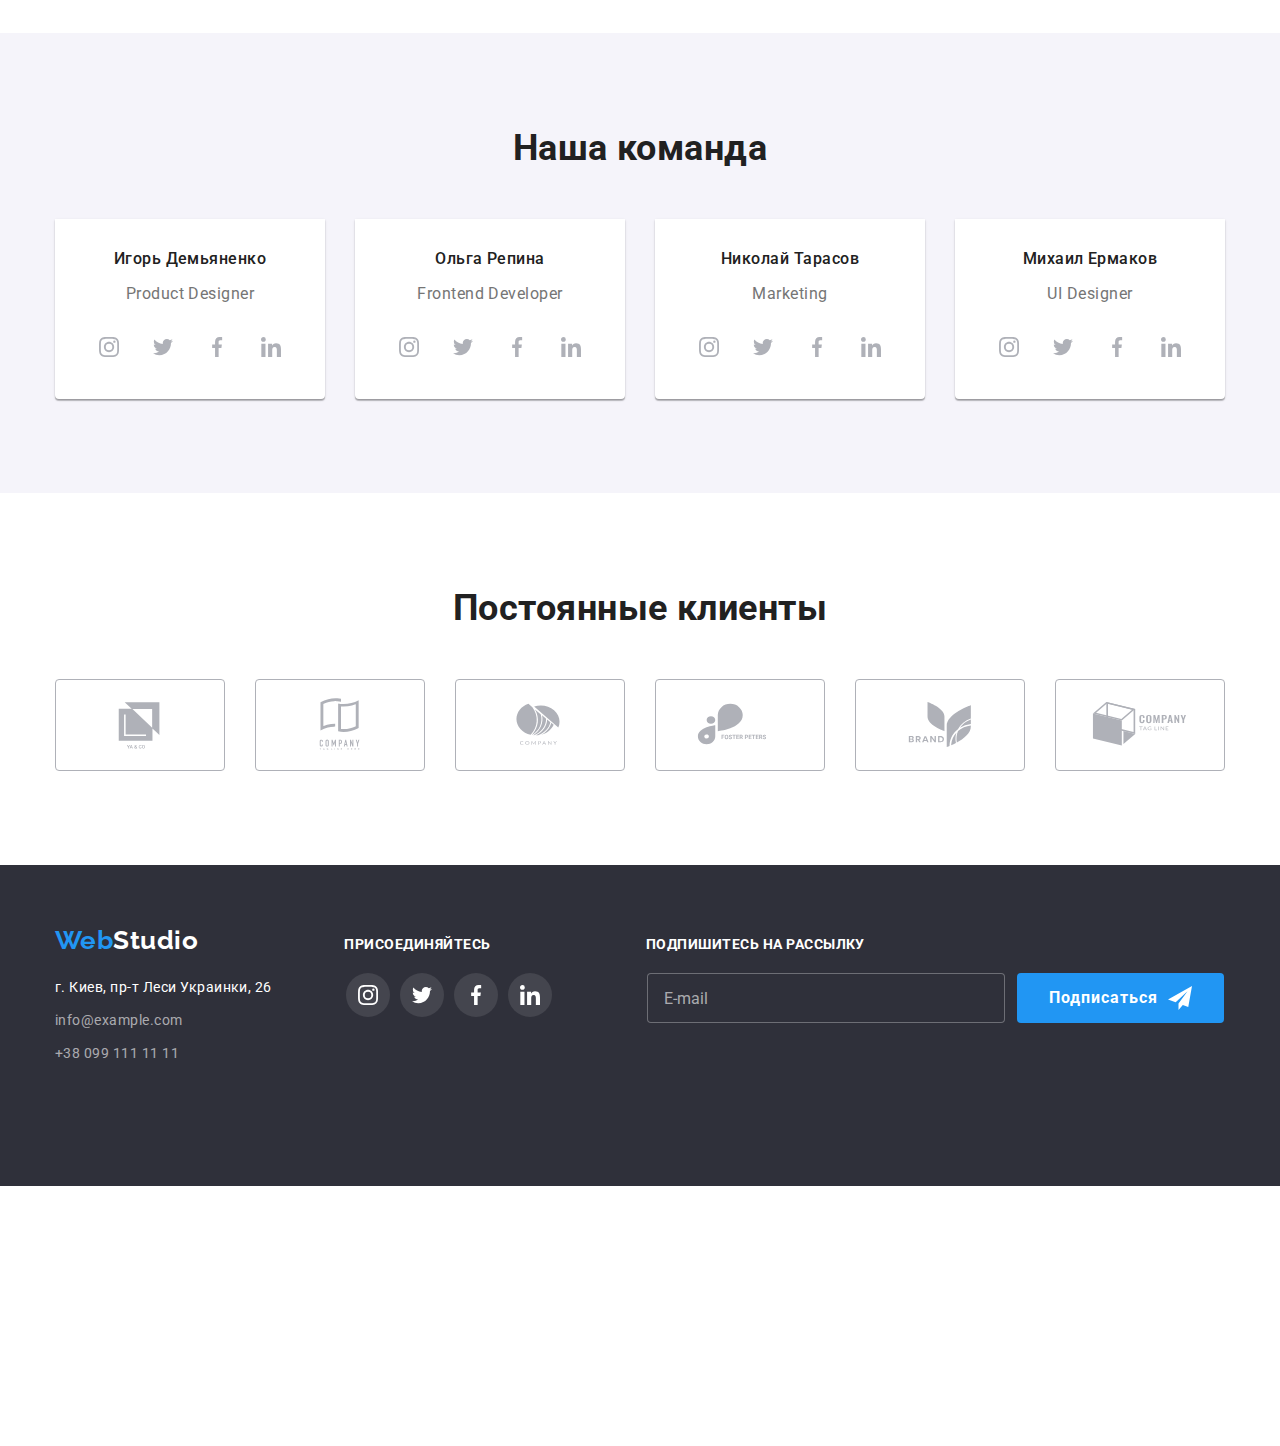
==== commit f1715f88: "website responsive" ====
--- a/index.html
+++ b/index.html
@@ -20,8 +20,10 @@
   <body>
     <!-- Header -->
     <header class="header">
-      <div class="container header__container">
-        <a href="" class="logo">Web<span class="logo--light">Studio</span></a>
+      <div class="container header__container"> 
+        
+        <a href="" class="logo">Web<span class="logo--light">Studio</span></a> 
+        
         <nav class="site-nav">
           <ul class="site-nav__list">
             <li class="site-nav__item">
@@ -51,12 +53,57 @@
             </a>
           </li>
         </ul>
-      </div>
+
+        <!-- <button class="menu-btn is-open" type="button" aria-expanded="false" aria-controls="mobile-menu-container" data-menu-button>  -->
+            
+        <!-- <svg width="40" height="40" aria-label="Переключатель моб меню">
+            <use class="menu-btn__icon-close" href="./images/icons.svg#close"></use>
+            <use class="menu-btn__icon-menu" href="./images/icons.svg#menu"></use>
+          </svg>
+          </button> -->
+
+          <button class="menu-open-btn" type="button"><svg width="40" height="40" aria-label="Переключатель моб меню">
+            <use class="menu-btn__icon-menu" href="./images/icons.svg#menu"></use>
+          </svg></button>
+
+          <div class="mobile-menu-container" id="mobile-menu-container" data-menu>
+            <button class="menu-close-btn" type="button"><svg width="40" height="40" aria-label="Переключатель моб меню">
+            <use class="menu-btn__icon-close" href="./images/icons.svg#menu"></use>
+          </svg></button>
+            <ul class="mobile-menu">
+            <li class="mobile-menu__item">
+              <a href="./index.html" class="mobile-menu__link mobile-menu__link--current">Студия</a>
+            </li>
+            <li class="mobile-menu__item">
+              <a href="./portfolio.html" class="mobile-menu__link">Портфолио</a>
+            </li>
+            <li class="mobile-menu__item"><a href="" class="mobile-menu__link">Контакты</a></li>
+          </ul>
+        </nav>
+        <ul class="mobile-contact">
+           <li class="mobile-contact__item">
+            <a href="tel:+380961111111" class="mobile-contact__link">
+              +38 096 111 11 11
+            </a>
+          <li class="mobile-contact__item">
+            <a href="mailto:info@devstudio.com" class="mobile-contact__link">
+              info@devstudio.com
+            </a>
+          </li>
+          </li>
+        </ul>
+        <ul class="mobile-menu-socials">
+          <li class="mobile-menu-socials__item"><a class="mobile-menu-socials__link" href="https://www.instagram.com">Instagram</a></li>
+          <li class="mobile-menu-socials__item"><a class="mobile-menu-socials__link" href="https://twitter.com/" >Twitter</a></li>
+          <li class="mobile-menu-socials__item"><a class="mobile-menu-socials__link" href="https://facebook.com/" >Facebook</a></li>
+          <li class="mobile-menu-socials__item"><a class="mobile-menu-socials__link" href="https://linkedin.com/" >LinkedIn</a></li>
+        </ul></div>
+        </div>
     </header>
     <!-- Main -->
     <main>
       <!--Hero section-->
-      <section class="hero">
+      <section class="section hero">
         <div class="container">
           <h1 class="hero__title">
             Эффективные решения<br />
@@ -117,15 +164,21 @@
           <h2 class="section__title">Чем мы занимаемся</h2>
           <ul class="work">
             <li class="work__item">
-              <img src="./images/img-what-we-do-1.jpg" alt="написание кода" width="370" />
+              <picture>
+  <source srcset="./images/work/work-1-@1x.jpg 1x, ./images/work/work-1-@2x.jpg 2x" media="(min-width: 1200px)" />
+              <img src="./images/work/work-1.jpg" alt="написание кода"  /></picture>
               <p class="work__text">Десктопные приложения</p>
             </li>
             <li class="work__item">
-              <img src="./images/img-what-we-do-2.jpg" alt="адаптивный интерфейс" width="370" />
+              <picture>
+  <source srcset="./images/work/work-2-@1x.jpg 1x, ./images/work/work-2-@2x.jpg 2x" media="(min-width: 1200px)" />
+              <img src="./images/work/work-2.jpg" alt="адаптивный интерфейс" /> </picture>
               <p class="work__text">Мобильные приложения</p>
             </li>
             <li class="work__item">
-              <img src="./images/img-what-we-do-3.jpg" alt="цветовая палитра" width="370" />
+              <picture>
+  <source srcset="./images/work/work-3-@1x.jpg 1x, ./images/work/work-3-@2x.jpg 2x" media="(min-width: 1200px)" />
+              <img src="./images/work/work-3.jpg" alt="цветовая палитра" /></picture>
               <p class="work__text">Дизайнерские решения</p>
             </li>
           </ul>
@@ -137,11 +190,17 @@
           <h2 class="section__title">Наша команда</h2>
           <ul class="team">
             <li class="team__item">
-              <img
-                src="./images/member-1.jpg"
+              <picture>
+  <source srcset="./images/team/member-1-desk-@1x.jpg 1x, ./images/team/member-1-desk-@2x.jpg 2x" media="(min-width: 1200px)" />
+  <source srcset="./images/team/member-1-tab-@1x.jpg 1x, ./images/team/member-1-tab-@2x.jpg 2x" media="(min-width: 768px)" />  
+  <source srcset="./images/team/member-1-mob-@1x.jpg 1x, ./images/team/member-1-mob-@2x.jpg 2x" media="(max-width: 767px)" />  
+
+ <img
+                src="./images/team/member-1.jpg"
                 alt="Игорь Демьяненко продакт менеджер"
-                width="270"
               />
+</picture>
+              
               <div class="team__card">
                 <h3 class="team__title">Игорь Демьяненко</h3>
                 <p class="team__text" lang="en" >Product Designer</p>
@@ -162,11 +221,16 @@
               </div>
             </li>
             <li class="team__item">
+              <picture>
+  <source srcset="./images/team/member-2-desk-@1x.jpg 1x, ./images/team/member-2-desk-@2x.jpg 2x" media="(min-width: 1200px)" />
+ <source srcset="./images/team/member-2-tab-@1x.jpg 1x, ./images/team/member-2-tab-@2x.jpg 2x" media="(min-width: 768px)" />  
+  <source srcset="./images/team/member-2-mob-@1x.jpg 1x, ./images/team/member-2-mob-@2x.jpg 2x" media="(max-width: 767px)" />  
+
               <img
-                src="./images/member-2.jpg"
+                src="./images/team/member-2.jpg"
                 alt="Ольга Репина фронтэнд разработчик"
-                width="270"
               />
+              </picture>
               <div class="team__card">
                 <h3 class="team__title">Ольга Репина</h3>
                 <p class="team__text" lang="en">Frontend Developer</p>
@@ -187,7 +251,11 @@
               </div>
             </li>
             <li class="team__item">
-              <img src="./images/member-3.jpg" alt="Николай Тарасов маркетинг" width="270" />
+              <picture>
+  <source srcset="./images/team/member-3-desk-@1x.jpg 1x, ./images/team/member-3-desk-@2x.jpg 2x" media="(min-width: 1200px)" />
+ <source srcset="./images/team/member-3-tab-@1x.jpg 1x, ./images/team/member-3-tab-@2x.jpg 2x" media="(min-width: 768px)" />  
+  <source srcset="./images/team/member-3-mob-@1x.jpg 1x, ./images/team/member-3-mob-@2x.jpg 2x" media="(max-width: 767px)" /> 
+              <img src="./images/team/member-3.jpg" alt="Николай Тарасов маркетинг" /></picture>
               <div class="team__card">
                 <h3 class="team__title">Николай Тарасов</h3>
                 <p class="team__text" lang="en">Marketing</p>
@@ -208,7 +276,11 @@
               </div>
             </li>
             <li class="team__item">
-              <img src="./images/member-4.jpg" alt="Михаил Ермаков дизайнер" width="270" />
+              <picture>
+  <source srcset="./images/team/member-4-desk-@1x.jpg 1x, ./images/team/member-4-desk-@2x.jpg 2x" media="(min-width: 1200px)" />
+ <source srcset="./images/team/member-4-tab-@1x.jpg 1x, ./images/team/member-4-tab-@2x.jpg 2x" media="(min-width: 768px)" />  
+  <source srcset="./images/team/member-4-mob-@1x.jpg 1x, ./images/team/member-4-mob-@2x.jpg 2x" media="(max-width: 767px)" /> 
+              <img src="./images/team/member-4.jpg" alt="Михаил Ермаков дизайнер" /></picture>
               <div class="team__card">
                 <h3 class="team__title">Михаил Ермаков</h3>
                 <p class="team__text" lang="en">UI Designer</p>
@@ -259,7 +331,7 @@
     </main>
     <!-- Footer -->
     <footer class="footer">
-      <div class="container footer-global">
+      <div class="container footer-container">
         <div class="footer__sections">
         <a class="logo" href="">Web<span class="logo--dark">Studio</span></a>
         <address class="address">
@@ -314,7 +386,7 @@
           </a>
         </li>
         </ul>
-      </div>
+        </div>
       <div class="footer__sections">
         <p class="footer__text">Подпишитесь на рассылку</p>
         <form class="subscribe-form">
@@ -362,7 +434,8 @@
               </div>
                   <div class="form__field">
                 <label class="form__label" for="comment" >Комментарий</label>
-                <textarea class="form__comment" name="comment" id="comment" placeholder="Введите текст"></textarea></div>
+                <textarea class="form__comment" name="comment" id="comment" placeholder="Введите текст"></textarea>
+              </div>
 
               <div class="form__field checkbox">
                 <input 
@@ -373,12 +446,14 @@
                 <label class="checkbox__text" for="checkbox__input">
                   <span class="checkbox__span"><svg class="checkbox__icon"  width="16" height="15">
                   <use href="./images/icons.svg#icon-check"></use>
-                </svg></span>Соглашаюсь с рассылкой и принимаю <a href="" class="checkbox__conditions">Условия договора</a></label>
+                </svg></span>Соглашаюсь с рассылкой и принимаю&nbsp;<a href="" class="checkbox__conditions">Условия договора</a></label>
                 <button class="button btn" type="submit">Отправить</button>
               </div>
               </form>
             </div>
           </div>
     <script src="./js/modal.js"></script>
+    <script src="./js/mobile-menu.js"></script>
+
   </body>
 </html>
--- a/css/main.min.css
+++ b/css/main.min.css
@@ -1 +1 @@
-body{background-color:var(--text-color-white);color:var(--secondary-text-color);font-family:Roboto,sans-serif;letter-spacing:.03em;margin:0}h1,h2,h3,h4,h5,h6,p,ul{margin-top:0;margin-bottom:0}img{display:block;max-width:100%;height:auto}ul{list-style:none;padding:0;margin:0}a{text-decoration:none}:root{--primary-text-color: #212121;--secondary-text-color: #757575;--text-color-white: #ffffff;--accent-color: #2196f3;--background-color: #e5e5e5;--footer-background-color: #2f303a;--filters-btn-bgc: #f5f4fa;--button-primary-hover: #188ce8;--footer-contacts: rgba(255, 255, 255, 0.6);--header-logo: #000000;--line-color: #ececec;--hero-bgc: #c4c4c4;--footer-socials-bgc: #44454e;--icons-color: #afb1b8}.visually-hidden{position:absolute;width:1px;height:1px;margin:-1px;padding:0;overflow:hidden;border:0;clip:rect(0 0 0 0)}.header{border-bottom:1px solid var(--line-color)}.logo{color:var(--accent-color);font-family:Raleway,sans-serif;font-weight:700;font-size:26px;line-height:1.2}.logo--light{color:var(--header-logo)}.logo--dark{color:var(--text-color-white)}.header__container{display:-webkit-box;display:-ms-flexbox;display:flex;-webkit-box-align:center;-ms-flex-align:center;align-items:center}.site-nav{margin-left:93px}.site-nav__item:not(:last-child){margin-right:50px}.site-nav__list{display:-webkit-box;display:-ms-flexbox;display:flex}.site-nav__link{position:relative;display:block;padding-top:32px;padding-bottom:32px;color:var(--primary-text-color);font-weight:500;font-size:14px;line-height:1.14;letter-spacing:.02em;-webkit-transition:color 250ms cubic-bezier(0.4, 0, 0.2, 1);transition:color 250ms cubic-bezier(0.4, 0, 0.2, 1)}.site-nav__link:hover,.site-nav__link:focus{color:var(--accent-color)}.site-nav__link--current{color:var(--accent-color)}.site-nav__link--current::after{content:"";position:absolute;left:0;bottom:-1px;display:block;width:100%;height:4px;border-radius:2px;background-color:var(--accent-color)}.contact-nav{display:-webkit-box;display:-ms-flexbox;display:flex;margin-left:auto}.contact-nav__item:not(:first-child){margin-left:30px}.contact-nav__icon{fill:currentColor;margin-right:10px}.contact-nav__link{display:-webkit-box;display:-ms-flexbox;display:flex;-webkit-box-align:center;-ms-flex-align:center;align-items:center;color:var(--secondary-text-color);font-weight:500;font-size:14px;line-height:1.14;letter-spacing:.02em;-webkit-transition:color 250ms cubic-bezier(0.4, 0, 0.2, 1);transition:color 250ms cubic-bezier(0.4, 0, 0.2, 1)}.contact-nav__link:hover,.contact-nav__link:focus{color:var(--accent-color)}.contact-nav__link:active{color:var(--accent-color)}.section{padding-top:94px;padding-bottom:94px}.section--no-padding-top{padding-top:0}.section--dark-bgc{background-color:var(--filters-btn-bgc)}.section__title{margin-top:0;margin-right:0;margin-bottom:50px;color:var(--primary-text-color);font-weight:700;font-size:36px;line-height:1.17;text-align:center}.container{width:1200px;padding-left:15px;padding-right:15px;margin-left:auto;margin-right:auto}.hero{max-width:1600px;text-align:center;padding:200px 0;background-color:var(--hero-bgc);background-image:-webkit-gradient(linear, left top, left bottom, from(rgba(47, 48, 58, 0.4)), to(rgba(47, 48, 58, 0.4))),url("../images/hero.jpg");background-image:linear-gradient(rgba(47, 48, 58, 0.4), rgba(47, 48, 58, 0.4)),url("../images/hero.jpg");background-repeat:no-repeat;background-size:cover;background-position:center}.hero__title{color:var(--text-color-white);font-weight:900;font-size:44px;line-height:1.36;letter-spacing:.06em;text-transform:uppercase}.button{display:inline-block;font-family:inherit;cursor:pointer;text-align:center;font-size:16px;-webkit-box-align:center;-ms-flex-align:center;align-items:center;border:transparent;border-radius:4px;-webkit-transition:background-color 250ms cubic-bezier(0.4, 0, 0.2, 1),color 250ms cubic-bezier(0.4, 0, 0.2, 1),-webkit-box-shadow 250ms cubic-bezier(0.4, 0, 0.2, 1);transition:background-color 250ms cubic-bezier(0.4, 0, 0.2, 1),color 250ms cubic-bezier(0.4, 0, 0.2, 1),-webkit-box-shadow 250ms cubic-bezier(0.4, 0, 0.2, 1);transition:background-color 250ms cubic-bezier(0.4, 0, 0.2, 1),color 250ms cubic-bezier(0.4, 0, 0.2, 1),box-shadow 250ms cubic-bezier(0.4, 0, 0.2, 1);transition:background-color 250ms cubic-bezier(0.4, 0, 0.2, 1),color 250ms cubic-bezier(0.4, 0, 0.2, 1),box-shadow 250ms cubic-bezier(0.4, 0, 0.2, 1),-webkit-box-shadow 250ms cubic-bezier(0.4, 0, 0.2, 1)}.btn{padding:10px 32px;margin-top:30px;background-color:var(--accent-color);color:var(--text-color-white);font-weight:700;line-height:1.87;letter-spacing:.06em;-webkit-transition:background-color 250ms cubic-bezier(0.4, 0, 0.2, 1),color 250ms cubic-bezier(0.4, 0, 0.2, 1),-webkit-box-shadow 250ms cubic-bezier(0.4, 0, 0.2, 1);transition:background-color 250ms cubic-bezier(0.4, 0, 0.2, 1),color 250ms cubic-bezier(0.4, 0, 0.2, 1),-webkit-box-shadow 250ms cubic-bezier(0.4, 0, 0.2, 1);transition:background-color 250ms cubic-bezier(0.4, 0, 0.2, 1),color 250ms cubic-bezier(0.4, 0, 0.2, 1),box-shadow 250ms cubic-bezier(0.4, 0, 0.2, 1);transition:background-color 250ms cubic-bezier(0.4, 0, 0.2, 1),color 250ms cubic-bezier(0.4, 0, 0.2, 1),box-shadow 250ms cubic-bezier(0.4, 0, 0.2, 1),-webkit-box-shadow 250ms cubic-bezier(0.4, 0, 0.2, 1)}.btn:hover,.btn:focus{background-color:var(--button-primary-hover);color:var(--text-color-white);-webkit-box-shadow:0px 4px 4px rgba(0,0,0,.15);box-shadow:0px 4px 4px rgba(0,0,0,.15)}.filters__btn{padding:6px 22px;background-color:var(--filters-btn-bgc);color:var(--primary-text-color);font-weight:500;line-height:1.62;-webkit-transition:background-color 250ms cubic-bezier(0.4, 0, 0.2, 1),color 250ms cubic-bezier(0.4, 0, 0.2, 1),-webkit-box-shadow 250ms cubic-bezier(0.4, 0, 0.2, 1);transition:background-color 250ms cubic-bezier(0.4, 0, 0.2, 1),color 250ms cubic-bezier(0.4, 0, 0.2, 1),-webkit-box-shadow 250ms cubic-bezier(0.4, 0, 0.2, 1);transition:background-color 250ms cubic-bezier(0.4, 0, 0.2, 1),color 250ms cubic-bezier(0.4, 0, 0.2, 1),box-shadow 250ms cubic-bezier(0.4, 0, 0.2, 1);transition:background-color 250ms cubic-bezier(0.4, 0, 0.2, 1),color 250ms cubic-bezier(0.4, 0, 0.2, 1),box-shadow 250ms cubic-bezier(0.4, 0, 0.2, 1),-webkit-box-shadow 250ms cubic-bezier(0.4, 0, 0.2, 1)}.filters__btn:hover,.filters__btn:focus{background-color:var(--accent-color);color:var(--text-color-white);-webkit-box-shadow:0px 3px 1px rgba(0,0,0,.1),0px 1px 2px rgba(0,0,0,.08),0px 2px 2px rgba(0,0,0,.12);box-shadow:0px 3px 1px rgba(0,0,0,.1),0px 1px 2px rgba(0,0,0,.08),0px 2px 2px rgba(0,0,0,.12)}.filters__btn:active{color:var(--accent-color);-webkit-box-shadow:0px 3px 1px rgba(0,0,0,.1),0px 1px 2px rgba(0,0,0,.08),0px 2px 2px rgba(0,0,0,.12);box-shadow:0px 3px 1px rgba(0,0,0,.1),0px 1px 2px rgba(0,0,0,.08),0px 2px 2px rgba(0,0,0,.12);border:transparent}.btn--footer{display:-webkit-box;display:-ms-flexbox;display:flex;-webkit-box-align:center;-ms-flex-align:center;align-items:center;-webkit-box-pack:center;-ms-flex-pack:center;justify-content:center;margin-top:0;margin-left:12px}.features{display:-webkit-box;display:-ms-flexbox;display:flex}.features__item{margin-right:30px}.features__item:nth-child(4n){margin-right:0}.features__icon{display:-webkit-box;display:-ms-flexbox;display:flex;-webkit-box-align:center;-ms-flex-align:center;align-items:center;-webkit-box-pack:center;-ms-flex-pack:center;justify-content:center;width:270px;height:120px;background-color:var(--filters-btn-bgc);border-radius:4px;margin-bottom:30px}.features__heading{color:var(--primary-text-color);font-weight:700;font-size:14px;line-height:1.14;text-transform:uppercase;margin-bottom:10px}.features__text{color:var(--secondary-text-color);font-size:14px;line-height:1.71}.work{display:-webkit-box;display:-ms-flexbox;display:flex;-webkit-box-align:center;-ms-flex-align:center;align-items:center}.work__item{position:relative;margin-right:30px}.work__item:nth-child(3n){margin-right:0}.work__text{position:absolute;bottom:0;display:-webkit-box;display:-ms-flexbox;display:flex;-webkit-box-pack:center;-ms-flex-pack:center;justify-content:center;-webkit-box-align:center;-ms-flex-align:center;align-items:center;width:100%;height:70px;font-weight:700;font-size:14px;line-height:1.14;text-transform:uppercase;background-color:rgba(47,48,58,.8);color:var(--text-color-white)}.team{display:-webkit-box;display:-ms-flexbox;display:flex}.team__item{margin-right:30px;background-color:var(--text-color-white);-webkit-box-shadow:0px 1px 3px rgba(0,0,0,.12),0px 1px 1px rgba(0,0,0,.14),0px 2px 1px rgba(0,0,0,.2);box-shadow:0px 1px 3px rgba(0,0,0,.12),0px 1px 1px rgba(0,0,0,.14),0px 2px 1px rgba(0,0,0,.2);border-radius:0px 0px 4px 4px}.team__item:nth-child(4n){margin-right:0}.team__card{text-align:center;padding-top:30px;padding-bottom:30px;font-size:16px}.team__title{font-weight:500;line-height:1.2;font-size:16px;margin-bottom:10px;color:var(--primary-text-color)}.team__text{color:var(--secondary-text-color);line-height:1.9;font-size:16px;margin-bottom:16px}.socials{display:-webkit-box;display:-ms-flexbox;display:flex;-webkit-box-pack:center;-ms-flex-pack:center;justify-content:center;color:var(--icons-color)}.socials__item{margin-right:10px}.socials__item:last-child{margin-right:0}.socials__link{display:-webkit-box;display:-ms-flexbox;display:flex;-webkit-box-align:center;-ms-flex-align:center;align-items:center;-webkit-box-pack:center;-ms-flex-pack:center;justify-content:center;width:44px;height:44px;border-radius:50%}.socials__link:hover,.socials__link:focus{background-color:var(--accent-color);color:var(--text-color-white)}.socials__link--light{background-color:var(--text-color-white);color:currentColor;-webkit-transition:background-color 250ms cubic-bezier(0.4, 0, 0.2, 1),color 250ms cubic-bezier(0.4, 0, 0.2, 1);transition:background-color 250ms cubic-bezier(0.4, 0, 0.2, 1),color 250ms cubic-bezier(0.4, 0, 0.2, 1)}.socials__link--dark{background-color:var(--footer-socials-bgc);fill:var(--text-color-white);-webkit-transition:background-color 250ms cubic-bezier(0.4, 0, 0.2, 1),fill 250ms cubic-bezier(0.4, 0, 0.2, 1);transition:background-color 250ms cubic-bezier(0.4, 0, 0.2, 1),fill 250ms cubic-bezier(0.4, 0, 0.2, 1)}.socials__icon{fill:currentColor}.clients{display:-webkit-box;display:-ms-flexbox;display:flex}.clients__link{display:-webkit-box;display:-ms-flexbox;display:flex;width:170px;height:92px;border:1px solid var(--icons-color);border-radius:4px;-webkit-box-align:center;-ms-flex-align:center;align-items:center;-webkit-box-pack:center;-ms-flex-pack:center;justify-content:center;fill:var(--icons-color);-webkit-transition:fill 250ms cubic-bezier(0.4, 0, 0.2, 1),border 250ms cubic-bezier(0.4, 0, 0.2, 1);transition:fill 250ms cubic-bezier(0.4, 0, 0.2, 1),border 250ms cubic-bezier(0.4, 0, 0.2, 1)}.clients__link:hover,.clients__link:focus{fill:var(--accent-color);border:1px solid var(--accent-color)}.clients__item{margin-right:30px}.clients__item:last-child{margin-right:0}.footer{background-color:var(--footer-background-color);padding-top:60px;padding-bottom:60px}.footer-global{display:-webkit-box;display:-ms-flexbox;display:flex;-webkit-box-align:baseline;-ms-flex-align:baseline;align-items:baseline}.footer__sections{-webkit-box-flex:1;-ms-flex-positive:1;flex-grow:1}.footer__sections:nth-child(2n){margin-left:70px;margin-right:93px}.footer__text{font-weight:700;font-size:14px;line-height:1.14;text-transform:uppercase;color:var(--text-color-white);margin-bottom:20px}.address{margin-top:20px}.address__list{font-style:normal;font-size:14px;line-height:1.71}.address__link{color:var(--text-color-white);margin-top:20px;-webkit-transition:color 250ms cubic-bezier(0.4, 0, 0.2, 1);transition:color 250ms cubic-bezier(0.4, 0, 0.2, 1)}.address__link:hover,.address__link:focus{color:var(--accent-color)}.address__contact{color:var(--footer-contacts);-webkit-transition:color 250ms cubic-bezier(0.4, 0, 0.2, 1);transition:color 250ms cubic-bezier(0.4, 0, 0.2, 1)}.address__contact:hover,.address__contact:focus{color:var(--accent-color)}.address__contact:active{color:var(--accent-color)}.address__item:not(:first-child){margin-top:9px}.subscribe-form__input{width:358px;height:50px;background-color:var(--footer-background-color);border:1px solid rgba(255,255,255,.3);border-radius:4px;padding-left:16px;-webkit-transition:color 250ms cubic-bezier(0.4, 0, 0.2, 1);transition:color 250ms cubic-bezier(0.4, 0, 0.2, 1)}.subscribe-form__input::-webkit-input-placeholder{color:rgba(255,255,255,.6);-webkit-transition:color 250ms cubic-bezier(0.4, 0, 0.2, 1);transition:color 250ms cubic-bezier(0.4, 0, 0.2, 1)}.subscribe-form__input::-moz-placeholder{color:rgba(255,255,255,.6);-moz-transition:color 250ms cubic-bezier(0.4, 0, 0.2, 1);transition:color 250ms cubic-bezier(0.4, 0, 0.2, 1)}.subscribe-form__input:-ms-input-placeholder{color:rgba(255,255,255,.6);-ms-transition:color 250ms cubic-bezier(0.4, 0, 0.2, 1);transition:color 250ms cubic-bezier(0.4, 0, 0.2, 1)}.subscribe-form__input::-ms-input-placeholder{color:rgba(255,255,255,.6);-ms-transition:color 250ms cubic-bezier(0.4, 0, 0.2, 1);transition:color 250ms cubic-bezier(0.4, 0, 0.2, 1)}.subscribe-form__input::placeholder{color:rgba(255,255,255,.6);-webkit-transition:color 250ms cubic-bezier(0.4, 0, 0.2, 1);transition:color 250ms cubic-bezier(0.4, 0, 0.2, 1)}.subscribe-form__input:hover::-webkit-input-placeholder{color:var(--text-color-white)}.subscribe-form__input:hover::-moz-placeholder{color:var(--text-color-white)}.subscribe-form__input:hover:-ms-input-placeholder{color:var(--text-color-white)}.subscribe-form__input:hover::-ms-input-placeholder{color:var(--text-color-white)}.subscribe-form__input:hover::placeholder{color:var(--text-color-white)}.subscribe-form__input:focus,.subscribe-form__input:hover{outline:none;border:1px solid var(--accent-color)}.subscribe-form{display:-webkit-box;display:-ms-flexbox;display:flex;-webkit-box-align:center;-ms-flex-align:center;align-items:center;-webkit-box-pack:center;-ms-flex-pack:center;justify-content:center}.subscribe-form__icon{fill:var(--text-color-white);margin-left:10px}.filters{display:-webkit-box;display:-ms-flexbox;display:flex;-webkit-box-pack:center;-ms-flex-pack:center;justify-content:center;margin-bottom:50px}.filters__item:not(:last-child){margin-right:8px}.card-set{margin-top:-30px;margin-left:-30px;display:-webkit-box;display:-ms-flexbox;display:flex;-ms-flex-wrap:wrap;flex-wrap:wrap}.card-set__item{-ms-flex-preferred-size:calc(100% / 3 - 30px);flex-basis:calc(100% / 3 - 30px);margin-left:30px;margin-top:30px}.card-set__link{display:block;-webkit-transition:-webkit-box-shadow 250ms cubic-bezier(0.4, 0, 0.2, 1);transition:-webkit-box-shadow 250ms cubic-bezier(0.4, 0, 0.2, 1);transition:box-shadow 250ms cubic-bezier(0.4, 0, 0.2, 1);transition:box-shadow 250ms cubic-bezier(0.4, 0, 0.2, 1), -webkit-box-shadow 250ms cubic-bezier(0.4, 0, 0.2, 1)}.card-set__link:hover,.card-set__link:focus{-webkit-box-shadow:0px 1px 1px rgba(0,0,0,.12),0px 4px 4px rgba(0,0,0,.06),1px 4px 6px rgba(0,0,0,.16);box-shadow:0px 1px 1px rgba(0,0,0,.12),0px 4px 4px rgba(0,0,0,.06),1px 4px 6px rgba(0,0,0,.16)}.card-set__thumb{position:relative;overflow:hidden}.card-set__text{position:absolute;top:0;left:0;color:var(--text-color-white);font-size:18px;line-height:1.5;padding:63px 24px;width:100%;height:100%;background-color:rgba(33,150,243,.9);opacity:1;-webkit-transform:translateY(100%);transform:translateY(100%);-webkit-transition:-webkit-transform 250ms cubic-bezier(0.4, 0, 0.2, 1);transition:-webkit-transform 250ms cubic-bezier(0.4, 0, 0.2, 1);transition:transform 250ms cubic-bezier(0.4, 0, 0.2, 1);transition:transform 250ms cubic-bezier(0.4, 0, 0.2, 1), -webkit-transform 250ms cubic-bezier(0.4, 0, 0.2, 1)}.card-set__link:hover .card-set__text,.card-set__link:focus .card-set__text{-webkit-transform:translateY(0);transform:translateY(0)}.card-set__title{color:var(--primary-text-color);margin-bottom:4px;font-weight:700;font-size:18px;line-height:2;letter-spacing:.06em}.card-set__content{padding:20px 24px;border-bottom:1px solid var(--line-color);border-left:1px solid var(--line-color);border-right:1px solid var(--line-color)}.card-set__description{color:var(--secondary-text-color);font-size:16px;line-height:1.87}.backdrop{position:fixed;top:0;left:0;width:100vw;height:100vh;background-color:rgba(0,0,0,.2);opacity:1;-webkit-transition:opacity 250ms cubic-bezier(0.4, 0, 0.2, 1);transition:opacity 250ms cubic-bezier(0.4, 0, 0.2, 1)}.backdrop.is-hidden{opacity:0;pointer-events:none;visibility:hidden}.modal{position:absolute;top:50%;left:50%;-webkit-transform:translate(-50%, -50%);transform:translate(-50%, -50%);-webkit-transition:-webkit-transform 250ms cubic-bezier(0.4, 0, 0.2, 1);transition:-webkit-transform 250ms cubic-bezier(0.4, 0, 0.2, 1);transition:transform 250ms cubic-bezier(0.4, 0, 0.2, 1);transition:transform 250ms cubic-bezier(0.4, 0, 0.2, 1), -webkit-transform 250ms cubic-bezier(0.4, 0, 0.2, 1);visibility:visible;width:528px;height:581px;padding:40px;background-color:var(--text-color-white);border-radius:4px;-webkit-filter:drop-shadow(0px 4px 4px rgba(0, 0, 0, 0.25));filter:drop-shadow(0px 4px 4px rgba(0, 0, 0, 0.25))}.modal__text{color:var(--primary-text-color);font-weight:700;font-size:20px;line-height:1.15;text-align:center;margin-bottom:12px}.modal__close-button{position:absolute;top:8px;right:8px;display:-webkit-box;display:-ms-flexbox;display:flex;-webkit-box-align:center;-ms-flex-align:center;align-items:center;-webkit-box-pack:center;-ms-flex-pack:center;justify-content:center;padding:0;margin:0;width:30px;height:30px;border-radius:50%;background-color:#fff;border:1px solid rgba(0,0,0,.1);cursor:pointer;-webkit-transition:fill 250ms cubic-bezier(0.4, 0, 0.2, 1);transition:fill 250ms cubic-bezier(0.4, 0, 0.2, 1)}.modal__close-button:hover,.modal__close-button:focus{fill:var(--accent-color)}.modal__close-icon{position:absolute;width:18px;height:18px}.form__field{margin-bottom:10px}.form__field:nth-child(4n){margin-bottom:0}.form__input{width:100%;height:40px;border:1px solid rgba(33,33,33,.2);border-radius:4px;padding-left:42px;-webkit-transition:outline 250ms cubic-bezier(0.4, 0, 0.2, 1),border 250ms cubic-bezier(0.4, 0, 0.2, 1);transition:outline 250ms cubic-bezier(0.4, 0, 0.2, 1),border 250ms cubic-bezier(0.4, 0, 0.2, 1)}.form__input:focus{outline:none;border:1px solid var(--accent-color)}.form__input:focus+.form__icon{fill:var(--accent-color)}.form__input-wrap{position:relative}.form__label{display:block;margin-bottom:4px;font-size:12px;line-height:1.16;letter-spacing:.01em}.form__comment{display:block;width:100%;height:120px;padding:16px 12px;font-size:12px;line-height:1.16;letter-spacing:.01em;border:1px solid rgba(33,33,33,.2);border-radius:4px;resize:none;-webkit-transition:border 250ms cubic-bezier(0.4, 0, 0.2, 1);transition:border 250ms cubic-bezier(0.4, 0, 0.2, 1)}.form__comment::-webkit-input-placeholder{color:rgba(117,117,117,.5)}.form__comment::-moz-placeholder{color:rgba(117,117,117,.5)}.form__comment:-ms-input-placeholder{color:rgba(117,117,117,.5)}.form__comment::-ms-input-placeholder{color:rgba(117,117,117,.5)}.form__comment::placeholder{color:rgba(117,117,117,.5)}.form__comment:focus{outline:none;border:1px solid var(--accent-color)}.form__icon{position:absolute;display:block;top:50%;left:12px;-webkit-transform:translateY(-50%);transform:translateY(-50%);-webkit-transition:fill 250ms cubic-bezier(0.4, 0, 0.2, 1);transition:fill 250ms cubic-bezier(0.4, 0, 0.2, 1)}.checkbox{margin-top:20px;margin-bottom:0;text-align:center}.checkbox__text{display:-webkit-box;display:-ms-flexbox;display:flex;-webkit-box-align:center;-ms-flex-align:center;align-items:center;-webkit-box-pack:center;-ms-flex-pack:center;justify-content:center;font-size:14px;line-height:1.7}.checkbox__conditions{color:var(--accent-color);text-decoration:underline;padding-left:3px}.checkbox__span{margin-right:8px;width:16px;height:15px;border:2px solid var(--header-logo);border-radius:2px}.checkbox__icon{fill:transparent}.checkbox__input:checked+.checkbox__text>span{background-color:var(--accent-color);border:none}.checkbox__input:focus+.checkbox__text>span{border:none;outline:1px solid var(--accent-color)}.checkbox__input:checked+.checkbox__text svg{fill:var(--text-color-white)}/*# sourceMappingURL=main.min.css.map */+body{background-color:var(--text-color-white);color:var(--secondary-text-color);font-family:Roboto,sans-serif;letter-spacing:.03em;margin:0}body.modal-open{overflow:hidden}h1,h2,h3,h4,h5,h6,p,ul{margin-top:0;margin-bottom:0}img{display:block;max-width:100%;height:auto}ul{list-style:none;padding:0;margin:0}a{text-decoration:none}:root{--primary-text-color: #212121;--secondary-text-color: #757575;--text-color-white: #ffffff;--accent-color: #2196f3;--background-color: #e5e5e5;--footer-background-color: #2f303a;--filters-btn-bgc: #f5f4fa;--button-primary-hover: #188ce8;--footer-contacts: rgba(255, 255, 255, 0.6);--header-logo: #000000;--line-color: #ececec;--hero-bgc: #c4c4c4;--footer-socials-bgc: #44454e;--icons-color: #afb1b8}.visually-hidden{position:absolute;width:1px;height:1px;margin:-1px;padding:0;overflow:hidden;border:0;clip:rect(0 0 0 0)}.header{border-bottom:1px solid var(--line-color)}.logo{color:var(--accent-color);font-family:Raleway,sans-serif;font-weight:700;font-size:26px;line-height:1.2}.logo--light{color:var(--header-logo)}.logo--dark{color:var(--text-color-white)}.header__container{display:-webkit-box;display:-ms-flexbox;display:flex;-webkit-box-align:center;-ms-flex-align:center;align-items:center}@media screen and (max-width: 767px){.mobile-menu-container{position:fixed;top:0;left:0;display:-webkit-box;display:-ms-flexbox;display:flex;-webkit-box-orient:vertical;-webkit-box-direction:normal;-ms-flex-direction:column;flex-direction:column;-webkit-box-pack:justify;-ms-flex-pack:justify;justify-content:space-between;width:100vw;height:100vh;padding:48px 40px;-webkit-transform:translateX(100%);transform:translateX(100%);-webkit-transition:-webkit-transform 250ms cubic-bezier(0.4, 0, 0.2, 1);transition:-webkit-transform 250ms cubic-bezier(0.4, 0, 0.2, 1);transition:transform 250ms cubic-bezier(0.4, 0, 0.2, 1);transition:transform 250ms cubic-bezier(0.4, 0, 0.2, 1), -webkit-transform 250ms cubic-bezier(0.4, 0, 0.2, 1);background-color:var(--text-color-white)}.mobile-menu-container.is-open{-webkit-transform:translateX(0);transform:translateX(0)}}@media screen and (min-width: 768px){.mobile-menu-container{display:none}}.menu-open-btn{display:block;margin-left:auto;border:none;background-color:transparent}@media screen and (min-width: 768px){.menu-open-btn{display:none}}.mobile-menu__item:not(:last-child){margin-bottom:32px}.mobile-menu__link{font-size:40px;line-height:1.175;font-weight:500;letter-spacing:.02em;color:var(--primary-text-color);-webkit-transition:color 250ms cubic-bezier(0.4, 0, 0.2, 1);transition:color 250ms cubic-bezier(0.4, 0, 0.2, 1)}.mobile-menu__link:hover,.mobile-menu__link:focus{color:var(--accent-color)}.mobile-menu-socials{display:-webkit-box;display:-ms-flexbox;display:flex;font-weight:500;font-size:18px;line-height:1.2222222222;letter-spacing:.02em}@media screen and (min-width: 768px){.mobile-menu-socials{display:none}}.mobile-menu-socials__item:not(:last-child)::after{content:"";margin-right:10px;margin-left:10px;width:22px;border:1px solid rgba(33,33,33,.2);-webkit-transform:rotate(90deg);transform:rotate(90deg)}.mobile-menu-socials__link{color:var(--accent-color)}.mobile-contact__item:not(:last-child){margin-bottom:32px}.mobile-contact__link{color:var(--secondary-text-color);font-weight:500;font-size:34px;line-height:calc 1.1764705882;letter-spacing:.02em;-webkit-transition:color 250ms cubic-bezier(0.4, 0, 0.2, 1);transition:color 250ms cubic-bezier(0.4, 0, 0.2, 1)}.mobile-contact__link:hover,.mobile-contact__link:focus{color:var(--accent-color)}.mobile-contact__link:active{color:var(--accent-color)}.site-nav{margin-left:93px}@media screen and (max-width: 767px){.site-nav{display:none}}.site-nav__item:not(:last-child){margin-right:50px}.site-nav__list{display:-webkit-box;display:-ms-flexbox;display:flex}.site-nav__link{position:relative;display:block;padding-top:32px;padding-bottom:32px;color:var(--primary-text-color);font-weight:500;font-size:14px;line-height:1.14;letter-spacing:.02em;-webkit-transition:color 250ms cubic-bezier(0.4, 0, 0.2, 1);transition:color 250ms cubic-bezier(0.4, 0, 0.2, 1)}.site-nav__link:hover,.site-nav__link:focus{color:var(--accent-color)}.site-nav__link--current{color:var(--accent-color)}.site-nav__link--current::after{content:"";position:absolute;left:0;bottom:-1px;display:block;width:100%;height:4px;border-radius:2px;background-color:var(--accent-color)}.contact-nav{display:-webkit-box;display:-ms-flexbox;display:flex;margin-left:auto}@media screen and (max-width: 767px){.contact-nav{display:none}}@media screen and (min-width: 768px)and (max-width: 1199px){.contact-nav{-webkit-box-orient:vertical;-webkit-box-direction:normal;-ms-flex-direction:column;flex-direction:column}}@media screen and (min-width: 768px){.contact-nav__item:first-child{margin-bottom:10px}}@media screen and (min-width: 1200px){.contact-nav__item:not(:first-child){margin-left:30px}}.contact-nav__icon{fill:currentColor;margin-right:10px}.contact-nav__link{display:-webkit-box;display:-ms-flexbox;display:flex;-webkit-box-align:center;-ms-flex-align:center;align-items:center;color:var(--secondary-text-color);font-weight:500;font-size:14px;line-height:1.14;letter-spacing:.02em;-webkit-transition:color 250ms cubic-bezier(0.4, 0, 0.2, 1);transition:color 250ms cubic-bezier(0.4, 0, 0.2, 1)}.contact-nav__link:hover,.contact-nav__link:focus{color:var(--accent-color)}.contact-nav__link:active{color:var(--accent-color)}@media(max-width: 1199px){.section{padding-top:60px;padding-bottom:60px}}@media(min-width: 1200px){.section{padding-top:94px;padding-bottom:94px}}.section--no-padding-top{padding-top:0}.section--dark-bgc{background-color:var(--filters-btn-bgc)}.section__title{margin-top:0;margin-right:0;margin-bottom:50px;color:var(--primary-text-color);font-weight:700;font-size:36px;line-height:1.17;text-align:center}@media(max-width: 1199px){.section__title:first-child{display:none}}.container{padding-left:15px;padding-right:15px;margin-left:auto;margin-right:auto}@media screen and (min-width: 480px){.container{width:480px}}@media screen and (min-width: 768px){.container{width:768px}}@media screen and (min-width: 1200px){.container{width:1200px}}.hero{text-align:center;background-color:var(--hero-bgc)}@media screen and (max-width: 767px){.hero{padding-top:118px;padding-bottom:118px;background-image:-webkit-gradient(linear, left top, left bottom, from(rgba(47, 48, 58, 0.4)), to(rgba(47, 48, 58, 0.4))),url("../images/hero/hero-mob-@1x.jpg");background-image:linear-gradient(rgba(47, 48, 58, 0.4), rgba(47, 48, 58, 0.4)),url("../images/hero/hero-mob-@1x.jpg");background-repeat:no-repeat;background-size:cover;background-position:center}}@media screen and (max-width: 767px)and (min-device-pixel-ratio: 2),screen and (max-width: 767px)and (-webkit-min-device-pixel-ratio: 2),screen and (max-width: 767px)and (min-resolution: 192dpi),screen and (max-width: 767px)and (min-resolution: 2dppx){.hero{background-image:-webkit-gradient(linear, left top, left bottom, from(rgba(47, 48, 58, 0.4)), to(rgba(47, 48, 58, 0.4))),url("../images/hero/hero-mob-@2x.jpg");background-image:linear-gradient(rgba(47, 48, 58, 0.4), rgba(47, 48, 58, 0.4)),url("../images/hero/hero-mob-@2x.jpg")}}@media screen and (min-width: 768px){.hero{padding-top:118px;padding-bottom:118px;background-image:-webkit-gradient(linear, left top, left bottom, from(rgba(47, 48, 58, 0.4)), to(rgba(47, 48, 58, 0.4))),url("../images/hero/hero-tab-@1x.jpg");background-image:linear-gradient(rgba(47, 48, 58, 0.4), rgba(47, 48, 58, 0.4)),url("../images/hero/hero-tab-@1x.jpg");background-repeat:no-repeat;background-size:cover;background-position:center}}@media screen and (min-width: 768px)and (min-device-pixel-ratio: 2),screen and (min-width: 768px)and (-webkit-min-device-pixel-ratio: 2),screen and (min-width: 768px)and (min-resolution: 192dpi),screen and (min-width: 768px)and (min-resolution: 2dppx){.hero{background-image:-webkit-gradient(linear, left top, left bottom, from(rgba(47, 48, 58, 0.4)), to(rgba(47, 48, 58, 0.4))),url("../images/hero/hero-tab-@2x.jpg");background-image:linear-gradient(rgba(47, 48, 58, 0.4), rgba(47, 48, 58, 0.4)),url("../images/hero/hero-tab-@2x.jpg");background-repeat:no-repeat;background-size:cover;background-position:center}}@media screen and (min-width: 1200px){.hero{padding-top:200px;padding-bottom:200px;background-image:-webkit-gradient(linear, left top, left bottom, from(rgba(47, 48, 58, 0.4)), to(rgba(47, 48, 58, 0.4))),url("../images/hero/hero-desk-@1x.jpg");background-image:linear-gradient(rgba(47, 48, 58, 0.4), rgba(47, 48, 58, 0.4)),url("../images/hero/hero-desk-@1x.jpg");background-repeat:no-repeat;background-size:cover;background-position:center}}@media screen and (min-width: 1200px)and (min-device-pixel-ratio: 2),screen and (min-width: 1200px)and (-webkit-min-device-pixel-ratio: 2),screen and (min-width: 1200px)and (min-resolution: 192dpi),screen and (min-width: 1200px)and (min-resolution: 2dppx){.hero{background-image:-webkit-gradient(linear, left top, left bottom, from(rgba(47, 48, 58, 0.4)), to(rgba(47, 48, 58, 0.4))),url("../images/hero/hero-desk-@2x.jpg");background-image:linear-gradient(rgba(47, 48, 58, 0.4), rgba(47, 48, 58, 0.4)),url("../images/hero/hero-desk-@2x.jpg");background-repeat:no-repeat;background-size:cover;background-position:center}}.hero__title{color:var(--text-color-white);font-weight:900;letter-spacing:.06em;text-transform:uppercase}@media screen and (max-width: 1199px){.hero__title{font-size:26px;line-height:1.62}}@media screen and (min-width: 1200px){.hero__title{font-size:44px;line-height:1.36}}.button{display:inline-block;font-family:inherit;cursor:pointer;text-align:center;font-size:16px;-webkit-box-align:center;-ms-flex-align:center;align-items:center;border:transparent;border-radius:4px;-webkit-transition:background-color 250ms cubic-bezier(0.4, 0, 0.2, 1),color 250ms cubic-bezier(0.4, 0, 0.2, 1),-webkit-box-shadow 250ms cubic-bezier(0.4, 0, 0.2, 1);transition:background-color 250ms cubic-bezier(0.4, 0, 0.2, 1),color 250ms cubic-bezier(0.4, 0, 0.2, 1),-webkit-box-shadow 250ms cubic-bezier(0.4, 0, 0.2, 1);transition:background-color 250ms cubic-bezier(0.4, 0, 0.2, 1),color 250ms cubic-bezier(0.4, 0, 0.2, 1),box-shadow 250ms cubic-bezier(0.4, 0, 0.2, 1);transition:background-color 250ms cubic-bezier(0.4, 0, 0.2, 1),color 250ms cubic-bezier(0.4, 0, 0.2, 1),box-shadow 250ms cubic-bezier(0.4, 0, 0.2, 1),-webkit-box-shadow 250ms cubic-bezier(0.4, 0, 0.2, 1)}.btn{padding:10px 32px;margin-top:30px;background-color:var(--accent-color);color:var(--text-color-white);font-weight:700;line-height:1.87;letter-spacing:.06em;-webkit-transition:background-color 250ms cubic-bezier(0.4, 0, 0.2, 1),color 250ms cubic-bezier(0.4, 0, 0.2, 1),-webkit-box-shadow 250ms cubic-bezier(0.4, 0, 0.2, 1);transition:background-color 250ms cubic-bezier(0.4, 0, 0.2, 1),color 250ms cubic-bezier(0.4, 0, 0.2, 1),-webkit-box-shadow 250ms cubic-bezier(0.4, 0, 0.2, 1);transition:background-color 250ms cubic-bezier(0.4, 0, 0.2, 1),color 250ms cubic-bezier(0.4, 0, 0.2, 1),box-shadow 250ms cubic-bezier(0.4, 0, 0.2, 1);transition:background-color 250ms cubic-bezier(0.4, 0, 0.2, 1),color 250ms cubic-bezier(0.4, 0, 0.2, 1),box-shadow 250ms cubic-bezier(0.4, 0, 0.2, 1),-webkit-box-shadow 250ms cubic-bezier(0.4, 0, 0.2, 1)}.btn:hover,.btn:focus{background-color:var(--button-primary-hover);color:var(--text-color-white);-webkit-box-shadow:0px 4px 4px rgba(0,0,0,.15);box-shadow:0px 4px 4px rgba(0,0,0,.15)}.filters__btn{padding:6px 22px;background-color:var(--filters-btn-bgc);color:var(--primary-text-color);font-weight:500;line-height:1.62;-webkit-transition:background-color 250ms cubic-bezier(0.4, 0, 0.2, 1),color 250ms cubic-bezier(0.4, 0, 0.2, 1),-webkit-box-shadow 250ms cubic-bezier(0.4, 0, 0.2, 1);transition:background-color 250ms cubic-bezier(0.4, 0, 0.2, 1),color 250ms cubic-bezier(0.4, 0, 0.2, 1),-webkit-box-shadow 250ms cubic-bezier(0.4, 0, 0.2, 1);transition:background-color 250ms cubic-bezier(0.4, 0, 0.2, 1),color 250ms cubic-bezier(0.4, 0, 0.2, 1),box-shadow 250ms cubic-bezier(0.4, 0, 0.2, 1);transition:background-color 250ms cubic-bezier(0.4, 0, 0.2, 1),color 250ms cubic-bezier(0.4, 0, 0.2, 1),box-shadow 250ms cubic-bezier(0.4, 0, 0.2, 1),-webkit-box-shadow 250ms cubic-bezier(0.4, 0, 0.2, 1)}.filters__btn:hover,.filters__btn:focus{background-color:var(--accent-color);color:var(--text-color-white);-webkit-box-shadow:0px 3px 1px rgba(0,0,0,.1),0px 1px 2px rgba(0,0,0,.08),0px 2px 2px rgba(0,0,0,.12);box-shadow:0px 3px 1px rgba(0,0,0,.1),0px 1px 2px rgba(0,0,0,.08),0px 2px 2px rgba(0,0,0,.12)}.filters__btn:active{color:var(--accent-color);-webkit-box-shadow:0px 3px 1px rgba(0,0,0,.1),0px 1px 2px rgba(0,0,0,.08),0px 2px 2px rgba(0,0,0,.12);box-shadow:0px 3px 1px rgba(0,0,0,.1),0px 1px 2px rgba(0,0,0,.08),0px 2px 2px rgba(0,0,0,.12);border:transparent}@media screen and (min-width: 768px){.features{display:-webkit-box;display:-ms-flexbox;display:flex;-ms-flex-wrap:wrap;flex-wrap:wrap;margin:-15px}}@media screen and (max-width: 767px){.features__item:not(:last-child){margin-bottom:30px}}@media screen and (min-width: 768px){.features__item{margin:15px;-ms-flex-preferred-size:calc((100% - 60px)/2);flex-basis:calc((100% - 60px)/2)}}@media screen and (min-width: 1200px){.features__item{-ms-flex-preferred-size:calc((100% - 120px)/4);flex-basis:calc((100% - 120px)/4)}}.features__icon{display:-webkit-box;display:-ms-flexbox;display:flex;-webkit-box-align:center;-ms-flex-align:center;align-items:center;-webkit-box-pack:center;-ms-flex-pack:center;justify-content:center;margin-bottom:30px;height:120px;background-color:var(--filters-btn-bgc);border-radius:4px}.features__heading{color:var(--primary-text-color);font-weight:700;font-size:14px;line-height:1.14;text-transform:uppercase;margin-bottom:10px}@media screen and (max-width: 767px){.features__heading{text-align:center}}.features__text{color:var(--secondary-text-color);line-height:1.7}@media(max-width: 1199px){.work{display:none}}@media(min-width: 1200px){.work{display:-webkit-box;display:-ms-flexbox;display:flex;-webkit-box-align:center;-ms-flex-align:center;align-items:center}}.work__item{position:relative;margin-right:30px}.work__item:nth-child(3n){margin-right:0}.work__text{position:absolute;bottom:0;display:-webkit-box;display:-ms-flexbox;display:flex;-webkit-box-pack:center;-ms-flex-pack:center;justify-content:center;-webkit-box-align:center;-ms-flex-align:center;align-items:center;width:100%;height:70px;font-weight:700;font-size:14px;line-height:1.14;text-transform:uppercase;background-color:rgba(47,48,58,.8);color:var(--text-color-white)}@media screen and (min-width: 768px){.team{display:-webkit-box;display:-ms-flexbox;display:flex;-ms-flex-wrap:wrap;flex-wrap:wrap;margin:-15px}}.team__item{background-color:var(--text-color-white);-webkit-box-shadow:0px 1px 3px rgba(0,0,0,.12),0px 1px 1px rgba(0,0,0,.14),0px 2px 1px rgba(0,0,0,.2);box-shadow:0px 1px 3px rgba(0,0,0,.12),0px 1px 1px rgba(0,0,0,.14),0px 2px 1px rgba(0,0,0,.2);border-radius:0px 0px 4px 4px;-webkit-box-align:center;-ms-flex-align:center;align-items:center}.team__item:nth-child(4n){margin-right:0}@media screen and (max-width: 767px){.team__item:not(:last-child){margin-bottom:30px}}@media screen and (min-width: 768px){.team__item{margin:15px;-ms-flex-preferred-size:calc((100% - 60px)/2);flex-basis:calc((100% - 60px)/2)}}@media screen and (min-width: 1200px){.team__item{-ms-flex-preferred-size:calc((100% - 120px)/4);flex-basis:calc((100% - 120px)/4)}}.team__card{text-align:center;padding-top:30px;padding-bottom:30px;font-size:16px}.team__title{font-weight:500;line-height:1.2;font-size:16px;margin-bottom:10px;color:var(--primary-text-color)}.team__text{color:var(--secondary-text-color);line-height:1.9;font-size:16px;margin-bottom:16px}.socials{display:-webkit-box;display:-ms-flexbox;display:flex;-webkit-box-pack:center;-ms-flex-pack:center;justify-content:center;color:var(--icons-color)}.socials__item{margin-right:10px}.socials__item:last-child{margin-right:0}.socials__link{display:-webkit-box;display:-ms-flexbox;display:flex;-webkit-box-align:center;-ms-flex-align:center;align-items:center;-webkit-box-pack:center;-ms-flex-pack:center;justify-content:center;width:44px;height:44px;border-radius:50%}.socials__link:hover,.socials__link:focus{background-color:var(--accent-color);color:var(--text-color-white)}.socials__link--light{background-color:var(--text-color-white);color:currentColor;-webkit-transition:background-color 250ms cubic-bezier(0.4, 0, 0.2, 1),color 250ms cubic-bezier(0.4, 0, 0.2, 1);transition:background-color 250ms cubic-bezier(0.4, 0, 0.2, 1),color 250ms cubic-bezier(0.4, 0, 0.2, 1)}.socials__link--dark{background-color:var(--footer-socials-bgc);fill:var(--text-color-white);-webkit-transition:background-color 250ms cubic-bezier(0.4, 0, 0.2, 1),fill 250ms cubic-bezier(0.4, 0, 0.2, 1);transition:background-color 250ms cubic-bezier(0.4, 0, 0.2, 1),fill 250ms cubic-bezier(0.4, 0, 0.2, 1)}.socials__icon{fill:currentColor}.clients{display:-webkit-box;display:-ms-flexbox;display:flex;-ms-flex-wrap:wrap;flex-wrap:wrap;margin:-15px}.clients__item{height:92px;margin:15px}@media screen and (max-width: 767px){.clients__item{-ms-flex-preferred-size:calc((100% - 60px)/2);flex-basis:calc((100% - 60px)/2)}}@media screen and (min-width: 768px){.clients__item{-ms-flex-preferred-size:calc((100% - 90px)/3);flex-basis:calc((100% - 90px)/3)}}@media screen and (min-width: 1200px){.clients__item{-ms-flex-preferred-size:calc((100% - 180px)/6);flex-basis:calc((100% - 180px)/6)}}.clients__link{display:-webkit-box;display:-ms-flexbox;display:flex;-webkit-box-align:center;-ms-flex-align:center;align-items:center;-webkit-box-pack:center;-ms-flex-pack:center;justify-content:center;width:100%;height:100%;border:1px solid var(--icons-color);border-radius:4px;fill:var(--icons-color);-webkit-transition:fill 250ms cubic-bezier(0.4, 0, 0.2, 1),border 250ms cubic-bezier(0.4, 0, 0.2, 1);transition:fill 250ms cubic-bezier(0.4, 0, 0.2, 1),border 250ms cubic-bezier(0.4, 0, 0.2, 1)}.clients__link:hover,.clients__link:focus{fill:var(--accent-color);border:1px solid var(--accent-color)}.footer{background-color:var(--footer-background-color);padding-top:60px;padding-bottom:60px}@media screen and (min-width: 768px){.footer-container{display:-webkit-box;display:-ms-flexbox;display:flex;-ms-flex-wrap:wrap;flex-wrap:wrap;-ms-flex-pack:distribute;justify-content:space-around;-webkit-box-align:baseline;-ms-flex-align:baseline;align-items:baseline}}@media screen and (min-width: 1200px){.footer-container{display:-webkit-box;display:-ms-flexbox;display:flex;-webkit-box-align:baseline;-ms-flex-align:baseline;align-items:baseline}}@media screen and (max-width: 1199px){.footer__sections{text-align:center}}.footer__sections:not(:last-child){margin-bottom:60px}@media screen and (min-width: 1200px){.footer__sections{-webkit-box-flex:1;-ms-flex-positive:1;flex-grow:1}.footer__sections:nth-child(2n){margin-left:70px;margin-right:93px}}.footer__text{font-weight:700;font-size:14px;line-height:1.14;text-transform:uppercase;color:var(--text-color-white);margin-bottom:20px}.address{margin-top:20px}.address__list{font-style:normal;font-size:14px;line-height:1.71}.address__link{color:var(--text-color-white);margin-top:20px;-webkit-transition:color 250ms cubic-bezier(0.4, 0, 0.2, 1);transition:color 250ms cubic-bezier(0.4, 0, 0.2, 1)}.address__link:hover,.address__link:focus{color:var(--accent-color)}.address__contact{color:var(--footer-contacts);-webkit-transition:color 250ms cubic-bezier(0.4, 0, 0.2, 1);transition:color 250ms cubic-bezier(0.4, 0, 0.2, 1)}.address__contact:hover,.address__contact:focus{color:var(--accent-color)}.address__contact:active{color:var(--accent-color)}.address__item:not(:first-child){margin-top:9px}.subscribe-form__input{width:358px;height:50px;background-color:var(--footer-background-color);border:1px solid rgba(255,255,255,.3);border-radius:4px;padding-left:16px;-webkit-transition:color 250ms cubic-bezier(0.4, 0, 0.2, 1);transition:color 250ms cubic-bezier(0.4, 0, 0.2, 1)}.subscribe-form__input::-webkit-input-placeholder{color:rgba(255,255,255,.6);-webkit-transition:color 250ms cubic-bezier(0.4, 0, 0.2, 1);transition:color 250ms cubic-bezier(0.4, 0, 0.2, 1)}.subscribe-form__input::-moz-placeholder{color:rgba(255,255,255,.6);-moz-transition:color 250ms cubic-bezier(0.4, 0, 0.2, 1);transition:color 250ms cubic-bezier(0.4, 0, 0.2, 1)}.subscribe-form__input:-ms-input-placeholder{color:rgba(255,255,255,.6);-ms-transition:color 250ms cubic-bezier(0.4, 0, 0.2, 1);transition:color 250ms cubic-bezier(0.4, 0, 0.2, 1)}.subscribe-form__input::-ms-input-placeholder{color:rgba(255,255,255,.6);-ms-transition:color 250ms cubic-bezier(0.4, 0, 0.2, 1);transition:color 250ms cubic-bezier(0.4, 0, 0.2, 1)}.subscribe-form__input::placeholder{color:rgba(255,255,255,.6);-webkit-transition:color 250ms cubic-bezier(0.4, 0, 0.2, 1);transition:color 250ms cubic-bezier(0.4, 0, 0.2, 1)}.subscribe-form__input:hover::-webkit-input-placeholder{color:var(--text-color-white)}.subscribe-form__input:hover::-moz-placeholder{color:var(--text-color-white)}.subscribe-form__input:hover:-ms-input-placeholder{color:var(--text-color-white)}.subscribe-form__input:hover::-ms-input-placeholder{color:var(--text-color-white)}.subscribe-form__input:hover::placeholder{color:var(--text-color-white)}.subscribe-form__input:focus,.subscribe-form__input:hover{outline:none;border:1px solid var(--accent-color)}@media screen and (max-width: 767px){.subscribe-form__input{margin-bottom:20px;width:100%}}@media screen and (min-width: 768px)and (max-width: 1199px){.subscribe-form__input{margin-bottom:20px;width:450px}}@media screen and (max-width: 1199px){.subscribe-form{display:-webkit-box;display:-ms-flexbox;display:flex;-webkit-box-orient:vertical;-webkit-box-direction:normal;-ms-flex-direction:column;flex-direction:column;-webkit-box-align:center;-ms-flex-align:center;align-items:center}}@media screen and (min-width: 1200px){.subscribe-form{display:-webkit-box;display:-ms-flexbox;display:flex;-webkit-box-align:center;-ms-flex-align:center;align-items:center;-webkit-box-pack:center;-ms-flex-pack:center;justify-content:center}}.subscribe-form__icon{fill:var(--text-color-white);margin-left:10px}.btn--footer{display:-webkit-box;display:-ms-flexbox;display:flex;-webkit-box-align:center;-ms-flex-align:center;align-items:center;-webkit-box-pack:center;-ms-flex-pack:center;justify-content:center;margin:0}@media screen and (min-width: 1200px){.btn--footer{margin-left:12px}}.filters{display:-webkit-box;display:-ms-flexbox;display:flex;-ms-flex-wrap:wrap;flex-wrap:wrap}@media screen and (max-width: 767px){.filters{margin-top:-15px;margin-bottom:40px}}@media screen and (min-width: 768px){.filters{margin-bottom:30px;-webkit-box-pack:center;-ms-flex-pack:center;justify-content:center}}@media screen and (min-width: 1200px){.filters{margin-bottom:50px}}.filters__item:not(:last-child){margin-right:8px}@media screen and (max-width: 767px){.filters__item{margin-top:15px}}@media screen and (min-width: 768px){.card-set{display:-webkit-box;display:-ms-flexbox;display:flex;-ms-flex-wrap:wrap;flex-wrap:wrap;margin:-15px}}@media screen and (min-width: 768px){.card-set__item{margin:15px;-ms-flex-preferred-size:calc((100% - 60px)/2);flex-basis:calc((100% - 60px)/2)}}@media screen and (min-width: 1200px){.card-set__item{-ms-flex-preferred-size:calc((100% - 90px)/3);flex-basis:calc((100% - 90px)/3)}}@media screen and (max-width: 767px){.card-set__item:not(:last-child){margin-bottom:30px}}.card-set__link{display:-webkit-box;display:-ms-flexbox;display:flex;-webkit-box-orient:vertical;-webkit-box-direction:normal;-ms-flex-direction:column;flex-direction:column;height:100%;-webkit-transition:-webkit-box-shadow 250ms cubic-bezier(0.4, 0, 0.2, 1);transition:-webkit-box-shadow 250ms cubic-bezier(0.4, 0, 0.2, 1);transition:box-shadow 250ms cubic-bezier(0.4, 0, 0.2, 1);transition:box-shadow 250ms cubic-bezier(0.4, 0, 0.2, 1), -webkit-box-shadow 250ms cubic-bezier(0.4, 0, 0.2, 1)}.card-set__link:hover,.card-set__link:focus{-webkit-box-shadow:0px 1px 1px rgba(0,0,0,.12),0px 4px 4px rgba(0,0,0,.06),1px 4px 6px rgba(0,0,0,.16);box-shadow:0px 1px 1px rgba(0,0,0,.12),0px 4px 4px rgba(0,0,0,.06),1px 4px 6px rgba(0,0,0,.16)}.card-set__thumb{position:relative;overflow:hidden}.card-set__text{position:absolute;top:0;left:0;color:var(--text-color-white);font-size:18px;line-height:1.5;padding:63px 24px;width:100%;height:100%;background-color:rgba(33,150,243,.9);opacity:1;-webkit-transform:translateY(100%);transform:translateY(100%);-webkit-transition:-webkit-transform 250ms cubic-bezier(0.4, 0, 0.2, 1);transition:-webkit-transform 250ms cubic-bezier(0.4, 0, 0.2, 1);transition:transform 250ms cubic-bezier(0.4, 0, 0.2, 1);transition:transform 250ms cubic-bezier(0.4, 0, 0.2, 1), -webkit-transform 250ms cubic-bezier(0.4, 0, 0.2, 1)}.card-set__link:hover .card-set__text,.card-set__link:focus .card-set__text{-webkit-transform:translateY(0);transform:translateY(0)}.card-set__title{color:var(--primary-text-color);margin-bottom:4px;font-weight:700;font-size:18px;line-height:2;letter-spacing:.06em}.card-set__content{-webkit-box-flex:1;-ms-flex-positive:1;flex-grow:1;padding:20px 24px;border-bottom:1px solid var(--line-color);border-left:1px solid var(--line-color);border-right:1px solid var(--line-color)}.card-set__description{color:var(--secondary-text-color);font-size:16px;line-height:1.87}.backdrop{position:fixed;top:0;left:0;width:100vw;height:100vh;background-color:rgba(0,0,0,.2);opacity:1;-webkit-transition:opacity 250ms cubic-bezier(0.4, 0, 0.2, 1);transition:opacity 250ms cubic-bezier(0.4, 0, 0.2, 1)}@media screen and (max-width: 767px){.backdrop{padding:93px 15px}}@media screen and (max-width: 1199px){.backdrop{overflow-y:scroll}}.backdrop.is-hidden{opacity:0;pointer-events:none;visibility:hidden}.modal{position:absolute;top:50%;left:50%;-webkit-transform:translate(-50%, -50%);transform:translate(-50%, -50%);-webkit-transition:-webkit-transform 250ms cubic-bezier(0.4, 0, 0.2, 1);transition:-webkit-transform 250ms cubic-bezier(0.4, 0, 0.2, 1);transition:transform 250ms cubic-bezier(0.4, 0, 0.2, 1);transition:transform 250ms cubic-bezier(0.4, 0, 0.2, 1), -webkit-transform 250ms cubic-bezier(0.4, 0, 0.2, 1);width:100%;height:100%;visibility:visible;padding:40px;background-color:var(--text-color-white);border-radius:4px;-webkit-filter:drop-shadow(0px 4px 4px rgba(0, 0, 0, 0.25));filter:drop-shadow(0px 4px 4px rgba(0, 0, 0, 0.25))}@media screen and (max-width: 768px){.modal{max-width:450px}}@media screen and (min-width: 768px){.modal{max-width:450px}}@media screen and (max-width: 1199px){.modal{width:450px;height:609px}}@media screen and (min-width: 1200px){.modal{position:absolute;top:50%;left:50%;-webkit-transform:translate(-50%, -50%);transform:translate(-50%, -50%);width:528px;height:581px}}.modal__text{color:var(--primary-text-color);font-weight:700;font-size:20px;line-height:1.15;text-align:center;margin-bottom:12px}@media screen and (max-width: 1199px){.modal__text{line-height:1.5}}.modal__close-button{position:absolute;top:8px;right:8px;display:-webkit-box;display:-ms-flexbox;display:flex;-webkit-box-align:center;-ms-flex-align:center;align-items:center;-webkit-box-pack:center;-ms-flex-pack:center;justify-content:center;padding:0;margin:0;width:30px;height:30px;border-radius:50%;background-color:#fff;border:1px solid rgba(0,0,0,.1);cursor:pointer;-webkit-transition:fill 250ms cubic-bezier(0.4, 0, 0.2, 1);transition:fill 250ms cubic-bezier(0.4, 0, 0.2, 1)}.modal__close-button:hover,.modal__close-button:focus{fill:var(--accent-color)}.modal__close-icon{position:absolute;width:18px;height:18px}.form__field{margin-bottom:10px}.form__field:nth-child(4n){margin-bottom:0}.form__input{width:100%;height:40px;border:1px solid rgba(33,33,33,.2);border-radius:4px;padding-left:42px;-webkit-transition:outline 250ms cubic-bezier(0.4, 0, 0.2, 1),border 250ms cubic-bezier(0.4, 0, 0.2, 1);transition:outline 250ms cubic-bezier(0.4, 0, 0.2, 1),border 250ms cubic-bezier(0.4, 0, 0.2, 1)}.form__input:focus{outline:none;border:1px solid var(--accent-color)}.form__input:focus+.form__icon{fill:var(--accent-color)}.form__input-wrap{position:relative}.form__label{display:block;margin-bottom:4px;font-size:12px;line-height:1.16;letter-spacing:.01em}.form__comment{display:block;width:100%;height:120px;padding:16px 12px;font-size:12px;line-height:1.16;letter-spacing:.01em;border:1px solid rgba(33,33,33,.2);border-radius:4px;resize:none;-webkit-transition:border 250ms cubic-bezier(0.4, 0, 0.2, 1);transition:border 250ms cubic-bezier(0.4, 0, 0.2, 1)}.form__comment::-webkit-input-placeholder{color:rgba(117,117,117,.5)}.form__comment::-moz-placeholder{color:rgba(117,117,117,.5)}.form__comment:-ms-input-placeholder{color:rgba(117,117,117,.5)}.form__comment::-ms-input-placeholder{color:rgba(117,117,117,.5)}.form__comment::placeholder{color:rgba(117,117,117,.5)}.form__comment:focus{outline:none;border:1px solid var(--accent-color)}.form__icon{position:absolute;display:block;top:50%;left:12px;-webkit-transform:translateY(-50%);transform:translateY(-50%);-webkit-transition:fill 250ms cubic-bezier(0.4, 0, 0.2, 1);transition:fill 250ms cubic-bezier(0.4, 0, 0.2, 1)}.checkbox{margin-top:20px;margin-bottom:0;text-align:center}.checkbox__text{display:-webkit-box;display:-ms-flexbox;display:flex;-webkit-box-align:center;-ms-flex-align:center;align-items:center;-webkit-box-pack:center;-ms-flex-pack:center;justify-content:center;font-size:14px;line-height:1.7}@media screen and (max-width: 1199px){.checkbox__text{font-size:12px;line-height:1.1666666667}}.checkbox__conditions{color:var(--accent-color);text-decoration:underline}.checkbox__span{width:16px;height:15px;border:2px solid var(--header-logo);border-radius:2px;margin-right:3px}.checkbox__icon{fill:transparent}.checkbox__input:checked+.checkbox__text>span{background-color:var(--accent-color);border:none}.checkbox__input:focus+.checkbox__text>span{border:none;outline:1px solid var(--accent-color)}.checkbox__input:checked+.checkbox__text svg{fill:var(--text-color-white)}/*# sourceMappingURL=main.min.css.map */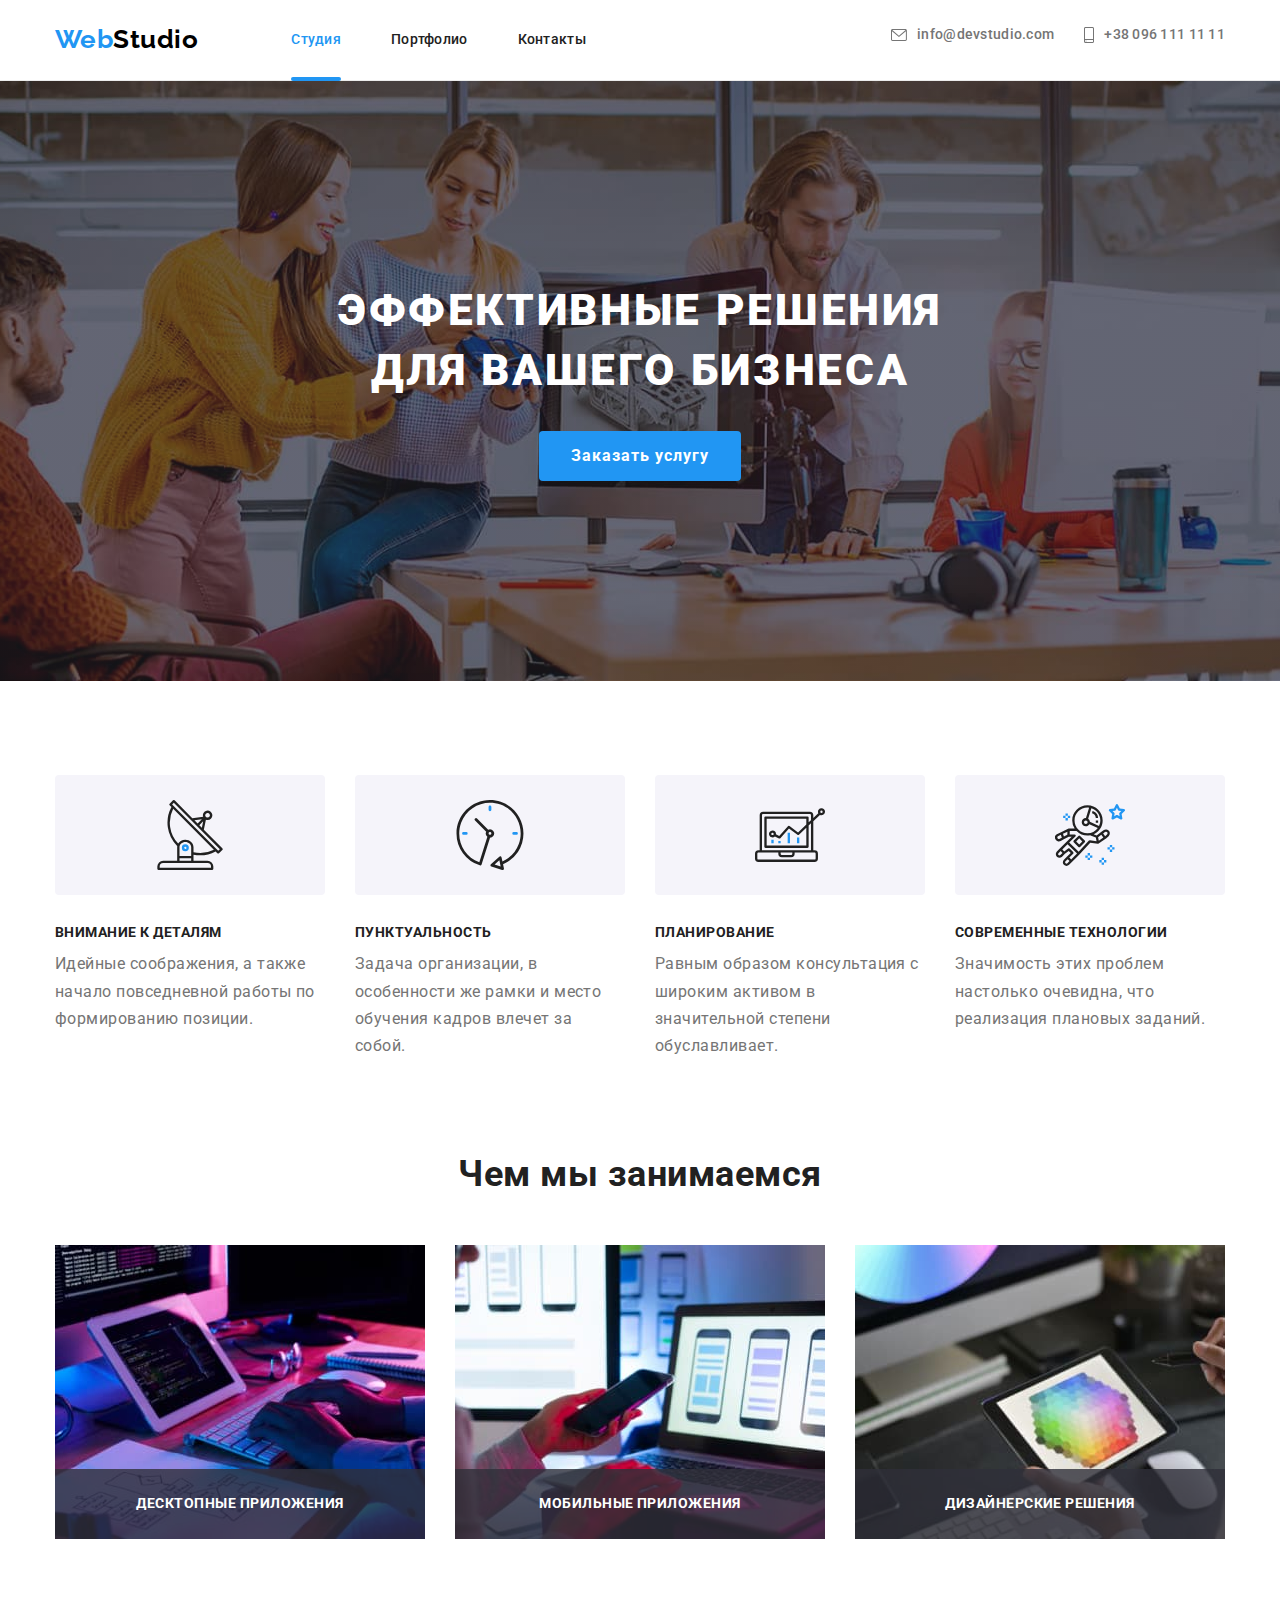
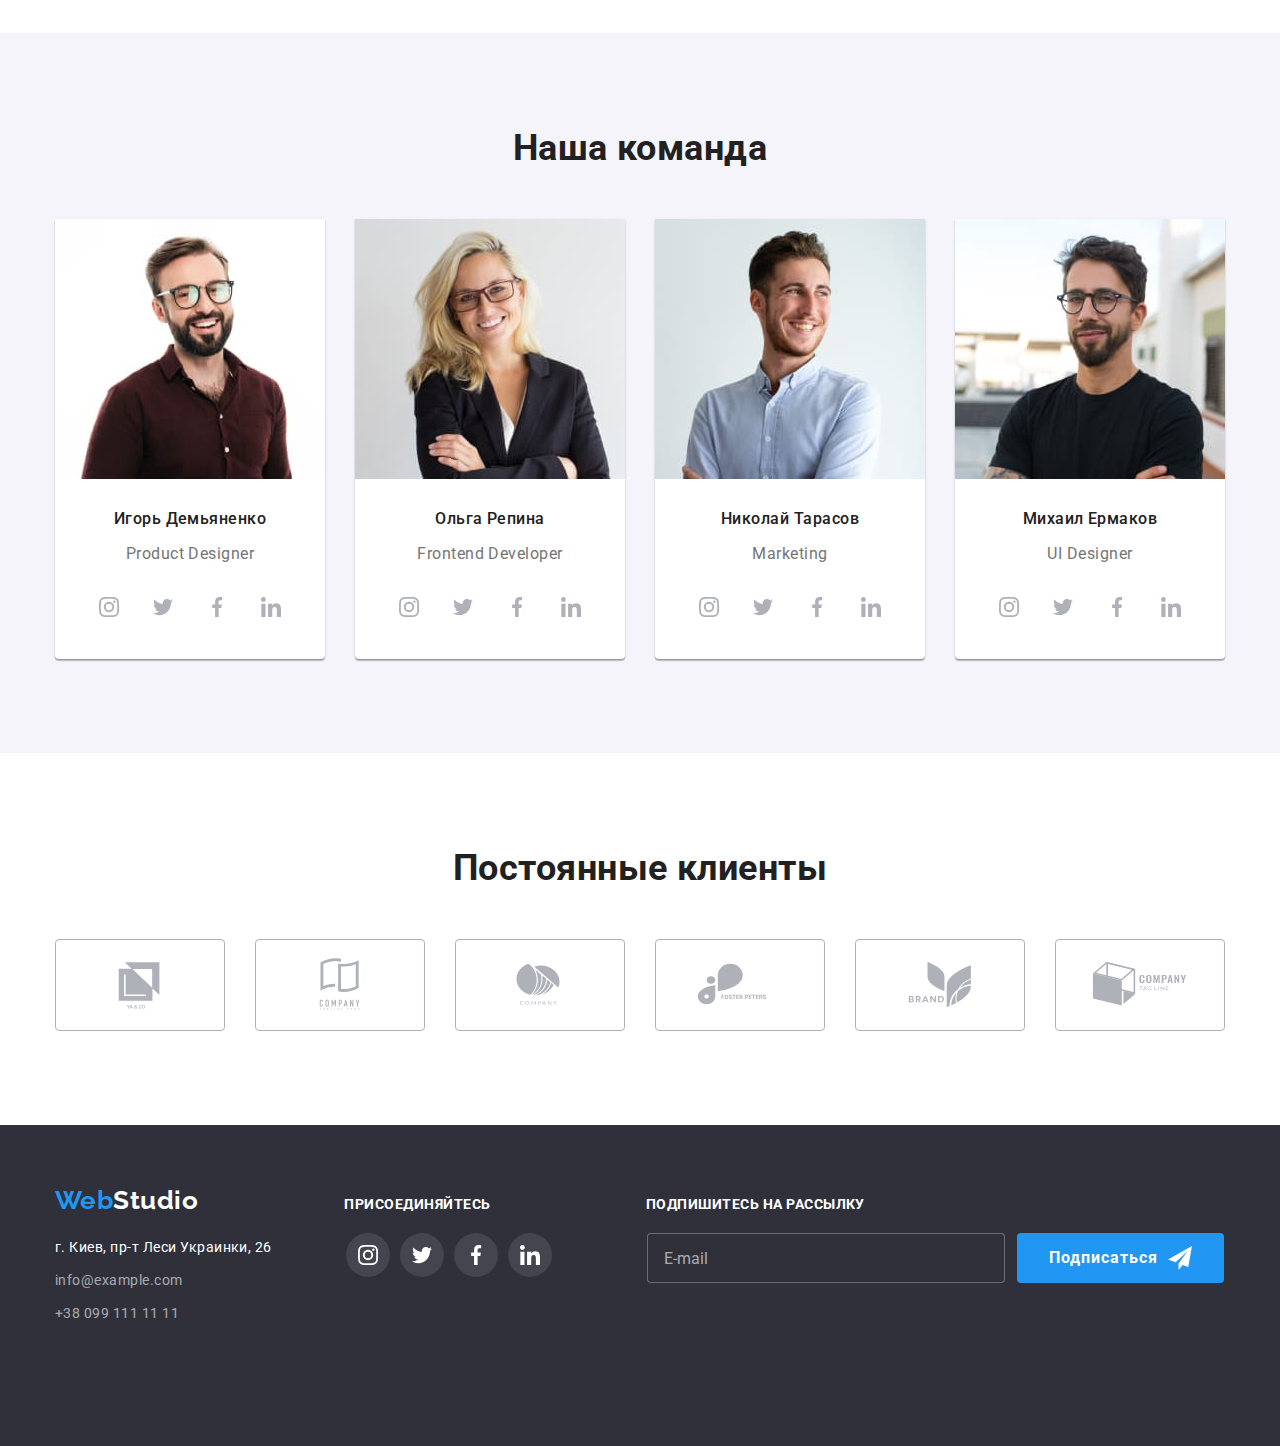
==== commit 9de9725d: "mobile menu modifications" ====
--- a/index.html
+++ b/index.html
@@ -62,13 +62,13 @@
           </svg>
           </button> -->
 
-          <button class="menu-open-btn" type="button"><svg width="40" height="40" aria-label="Переключатель моб меню">
+          <button class="menu-btn--open" type="button"><svg width="40" height="40" aria-label="Переключатель моб меню">
             <use class="menu-btn__icon-menu" href="./images/icons.svg#menu"></use>
           </svg></button>
 
-          <div class="mobile-menu-container" id="mobile-menu-container" data-menu>
-            <button class="menu-close-btn" type="button"><svg width="40" height="40" aria-label="Переключатель моб меню">
-            <use class="menu-btn__icon-close" href="./images/icons.svg#menu"></use>
+          <div class="mobile-menu-container is-open" id="mobile-menu-container" data-menu>
+            <button class="menu-btn--close" type="button"><svg width="40" height="40" aria-label="Переключатель моб меню">
+            <use class="menu-btn__icon-close" href="./images/icons.svg#close"></use>
           </svg></button>
             <ul class="mobile-menu">
             <li class="mobile-menu__item">
--- a/css/main.min.css
+++ b/css/main.min.css
@@ -1 +1 @@
-body{background-color:var(--text-color-white);color:var(--secondary-text-color);font-family:Roboto,sans-serif;letter-spacing:.03em;margin:0}body.modal-open{overflow:hidden}h1,h2,h3,h4,h5,h6,p,ul{margin-top:0;margin-bottom:0}img{display:block;max-width:100%;height:auto}ul{list-style:none;padding:0;margin:0}a{text-decoration:none}:root{--primary-text-color: #212121;--secondary-text-color: #757575;--text-color-white: #ffffff;--accent-color: #2196f3;--background-color: #e5e5e5;--footer-background-color: #2f303a;--filters-btn-bgc: #f5f4fa;--button-primary-hover: #188ce8;--footer-contacts: rgba(255, 255, 255, 0.6);--header-logo: #000000;--line-color: #ececec;--hero-bgc: #c4c4c4;--footer-socials-bgc: #44454e;--icons-color: #afb1b8}.visually-hidden{position:absolute;width:1px;height:1px;margin:-1px;padding:0;overflow:hidden;border:0;clip:rect(0 0 0 0)}.header{border-bottom:1px solid var(--line-color)}.logo{color:var(--accent-color);font-family:Raleway,sans-serif;font-weight:700;font-size:26px;line-height:1.2}.logo--light{color:var(--header-logo)}.logo--dark{color:var(--text-color-white)}.header__container{display:-webkit-box;display:-ms-flexbox;display:flex;-webkit-box-align:center;-ms-flex-align:center;align-items:center}@media screen and (max-width: 767px){.mobile-menu-container{position:fixed;top:0;left:0;display:-webkit-box;display:-ms-flexbox;display:flex;-webkit-box-orient:vertical;-webkit-box-direction:normal;-ms-flex-direction:column;flex-direction:column;-webkit-box-pack:justify;-ms-flex-pack:justify;justify-content:space-between;width:100vw;height:100vh;padding:48px 40px;-webkit-transform:translateX(100%);transform:translateX(100%);-webkit-transition:-webkit-transform 250ms cubic-bezier(0.4, 0, 0.2, 1);transition:-webkit-transform 250ms cubic-bezier(0.4, 0, 0.2, 1);transition:transform 250ms cubic-bezier(0.4, 0, 0.2, 1);transition:transform 250ms cubic-bezier(0.4, 0, 0.2, 1), -webkit-transform 250ms cubic-bezier(0.4, 0, 0.2, 1);background-color:var(--text-color-white)}.mobile-menu-container.is-open{-webkit-transform:translateX(0);transform:translateX(0)}}@media screen and (min-width: 768px){.mobile-menu-container{display:none}}.menu-open-btn{display:block;margin-left:auto;border:none;background-color:transparent}@media screen and (min-width: 768px){.menu-open-btn{display:none}}.mobile-menu__item:not(:last-child){margin-bottom:32px}.mobile-menu__link{font-size:40px;line-height:1.175;font-weight:500;letter-spacing:.02em;color:var(--primary-text-color);-webkit-transition:color 250ms cubic-bezier(0.4, 0, 0.2, 1);transition:color 250ms cubic-bezier(0.4, 0, 0.2, 1)}.mobile-menu__link:hover,.mobile-menu__link:focus{color:var(--accent-color)}.mobile-menu-socials{display:-webkit-box;display:-ms-flexbox;display:flex;font-weight:500;font-size:18px;line-height:1.2222222222;letter-spacing:.02em}@media screen and (min-width: 768px){.mobile-menu-socials{display:none}}.mobile-menu-socials__item:not(:last-child)::after{content:"";margin-right:10px;margin-left:10px;width:22px;border:1px solid rgba(33,33,33,.2);-webkit-transform:rotate(90deg);transform:rotate(90deg)}.mobile-menu-socials__link{color:var(--accent-color)}.mobile-contact__item:not(:last-child){margin-bottom:32px}.mobile-contact__link{color:var(--secondary-text-color);font-weight:500;font-size:34px;line-height:calc 1.1764705882;letter-spacing:.02em;-webkit-transition:color 250ms cubic-bezier(0.4, 0, 0.2, 1);transition:color 250ms cubic-bezier(0.4, 0, 0.2, 1)}.mobile-contact__link:hover,.mobile-contact__link:focus{color:var(--accent-color)}.mobile-contact__link:active{color:var(--accent-color)}.site-nav{margin-left:93px}@media screen and (max-width: 767px){.site-nav{display:none}}.site-nav__item:not(:last-child){margin-right:50px}.site-nav__list{display:-webkit-box;display:-ms-flexbox;display:flex}.site-nav__link{position:relative;display:block;padding-top:32px;padding-bottom:32px;color:var(--primary-text-color);font-weight:500;font-size:14px;line-height:1.14;letter-spacing:.02em;-webkit-transition:color 250ms cubic-bezier(0.4, 0, 0.2, 1);transition:color 250ms cubic-bezier(0.4, 0, 0.2, 1)}.site-nav__link:hover,.site-nav__link:focus{color:var(--accent-color)}.site-nav__link--current{color:var(--accent-color)}.site-nav__link--current::after{content:"";position:absolute;left:0;bottom:-1px;display:block;width:100%;height:4px;border-radius:2px;background-color:var(--accent-color)}.contact-nav{display:-webkit-box;display:-ms-flexbox;display:flex;margin-left:auto}@media screen and (max-width: 767px){.contact-nav{display:none}}@media screen and (min-width: 768px)and (max-width: 1199px){.contact-nav{-webkit-box-orient:vertical;-webkit-box-direction:normal;-ms-flex-direction:column;flex-direction:column}}@media screen and (min-width: 768px){.contact-nav__item:first-child{margin-bottom:10px}}@media screen and (min-width: 1200px){.contact-nav__item:not(:first-child){margin-left:30px}}.contact-nav__icon{fill:currentColor;margin-right:10px}.contact-nav__link{display:-webkit-box;display:-ms-flexbox;display:flex;-webkit-box-align:center;-ms-flex-align:center;align-items:center;color:var(--secondary-text-color);font-weight:500;font-size:14px;line-height:1.14;letter-spacing:.02em;-webkit-transition:color 250ms cubic-bezier(0.4, 0, 0.2, 1);transition:color 250ms cubic-bezier(0.4, 0, 0.2, 1)}.contact-nav__link:hover,.contact-nav__link:focus{color:var(--accent-color)}.contact-nav__link:active{color:var(--accent-color)}@media(max-width: 1199px){.section{padding-top:60px;padding-bottom:60px}}@media(min-width: 1200px){.section{padding-top:94px;padding-bottom:94px}}.section--no-padding-top{padding-top:0}.section--dark-bgc{background-color:var(--filters-btn-bgc)}.section__title{margin-top:0;margin-right:0;margin-bottom:50px;color:var(--primary-text-color);font-weight:700;font-size:36px;line-height:1.17;text-align:center}@media(max-width: 1199px){.section__title:first-child{display:none}}.container{padding-left:15px;padding-right:15px;margin-left:auto;margin-right:auto}@media screen and (min-width: 480px){.container{width:480px}}@media screen and (min-width: 768px){.container{width:768px}}@media screen and (min-width: 1200px){.container{width:1200px}}.hero{text-align:center;background-color:var(--hero-bgc)}@media screen and (max-width: 767px){.hero{padding-top:118px;padding-bottom:118px;background-image:-webkit-gradient(linear, left top, left bottom, from(rgba(47, 48, 58, 0.4)), to(rgba(47, 48, 58, 0.4))),url("../images/hero/hero-mob-@1x.jpg");background-image:linear-gradient(rgba(47, 48, 58, 0.4), rgba(47, 48, 58, 0.4)),url("../images/hero/hero-mob-@1x.jpg");background-repeat:no-repeat;background-size:cover;background-position:center}}@media screen and (max-width: 767px)and (min-device-pixel-ratio: 2),screen and (max-width: 767px)and (-webkit-min-device-pixel-ratio: 2),screen and (max-width: 767px)and (min-resolution: 192dpi),screen and (max-width: 767px)and (min-resolution: 2dppx){.hero{background-image:-webkit-gradient(linear, left top, left bottom, from(rgba(47, 48, 58, 0.4)), to(rgba(47, 48, 58, 0.4))),url("../images/hero/hero-mob-@2x.jpg");background-image:linear-gradient(rgba(47, 48, 58, 0.4), rgba(47, 48, 58, 0.4)),url("../images/hero/hero-mob-@2x.jpg")}}@media screen and (min-width: 768px){.hero{padding-top:118px;padding-bottom:118px;background-image:-webkit-gradient(linear, left top, left bottom, from(rgba(47, 48, 58, 0.4)), to(rgba(47, 48, 58, 0.4))),url("../images/hero/hero-tab-@1x.jpg");background-image:linear-gradient(rgba(47, 48, 58, 0.4), rgba(47, 48, 58, 0.4)),url("../images/hero/hero-tab-@1x.jpg");background-repeat:no-repeat;background-size:cover;background-position:center}}@media screen and (min-width: 768px)and (min-device-pixel-ratio: 2),screen and (min-width: 768px)and (-webkit-min-device-pixel-ratio: 2),screen and (min-width: 768px)and (min-resolution: 192dpi),screen and (min-width: 768px)and (min-resolution: 2dppx){.hero{background-image:-webkit-gradient(linear, left top, left bottom, from(rgba(47, 48, 58, 0.4)), to(rgba(47, 48, 58, 0.4))),url("../images/hero/hero-tab-@2x.jpg");background-image:linear-gradient(rgba(47, 48, 58, 0.4), rgba(47, 48, 58, 0.4)),url("../images/hero/hero-tab-@2x.jpg");background-repeat:no-repeat;background-size:cover;background-position:center}}@media screen and (min-width: 1200px){.hero{padding-top:200px;padding-bottom:200px;background-image:-webkit-gradient(linear, left top, left bottom, from(rgba(47, 48, 58, 0.4)), to(rgba(47, 48, 58, 0.4))),url("../images/hero/hero-desk-@1x.jpg");background-image:linear-gradient(rgba(47, 48, 58, 0.4), rgba(47, 48, 58, 0.4)),url("../images/hero/hero-desk-@1x.jpg");background-repeat:no-repeat;background-size:cover;background-position:center}}@media screen and (min-width: 1200px)and (min-device-pixel-ratio: 2),screen and (min-width: 1200px)and (-webkit-min-device-pixel-ratio: 2),screen and (min-width: 1200px)and (min-resolution: 192dpi),screen and (min-width: 1200px)and (min-resolution: 2dppx){.hero{background-image:-webkit-gradient(linear, left top, left bottom, from(rgba(47, 48, 58, 0.4)), to(rgba(47, 48, 58, 0.4))),url("../images/hero/hero-desk-@2x.jpg");background-image:linear-gradient(rgba(47, 48, 58, 0.4), rgba(47, 48, 58, 0.4)),url("../images/hero/hero-desk-@2x.jpg");background-repeat:no-repeat;background-size:cover;background-position:center}}.hero__title{color:var(--text-color-white);font-weight:900;letter-spacing:.06em;text-transform:uppercase}@media screen and (max-width: 1199px){.hero__title{font-size:26px;line-height:1.62}}@media screen and (min-width: 1200px){.hero__title{font-size:44px;line-height:1.36}}.button{display:inline-block;font-family:inherit;cursor:pointer;text-align:center;font-size:16px;-webkit-box-align:center;-ms-flex-align:center;align-items:center;border:transparent;border-radius:4px;-webkit-transition:background-color 250ms cubic-bezier(0.4, 0, 0.2, 1),color 250ms cubic-bezier(0.4, 0, 0.2, 1),-webkit-box-shadow 250ms cubic-bezier(0.4, 0, 0.2, 1);transition:background-color 250ms cubic-bezier(0.4, 0, 0.2, 1),color 250ms cubic-bezier(0.4, 0, 0.2, 1),-webkit-box-shadow 250ms cubic-bezier(0.4, 0, 0.2, 1);transition:background-color 250ms cubic-bezier(0.4, 0, 0.2, 1),color 250ms cubic-bezier(0.4, 0, 0.2, 1),box-shadow 250ms cubic-bezier(0.4, 0, 0.2, 1);transition:background-color 250ms cubic-bezier(0.4, 0, 0.2, 1),color 250ms cubic-bezier(0.4, 0, 0.2, 1),box-shadow 250ms cubic-bezier(0.4, 0, 0.2, 1),-webkit-box-shadow 250ms cubic-bezier(0.4, 0, 0.2, 1)}.btn{padding:10px 32px;margin-top:30px;background-color:var(--accent-color);color:var(--text-color-white);font-weight:700;line-height:1.87;letter-spacing:.06em;-webkit-transition:background-color 250ms cubic-bezier(0.4, 0, 0.2, 1),color 250ms cubic-bezier(0.4, 0, 0.2, 1),-webkit-box-shadow 250ms cubic-bezier(0.4, 0, 0.2, 1);transition:background-color 250ms cubic-bezier(0.4, 0, 0.2, 1),color 250ms cubic-bezier(0.4, 0, 0.2, 1),-webkit-box-shadow 250ms cubic-bezier(0.4, 0, 0.2, 1);transition:background-color 250ms cubic-bezier(0.4, 0, 0.2, 1),color 250ms cubic-bezier(0.4, 0, 0.2, 1),box-shadow 250ms cubic-bezier(0.4, 0, 0.2, 1);transition:background-color 250ms cubic-bezier(0.4, 0, 0.2, 1),color 250ms cubic-bezier(0.4, 0, 0.2, 1),box-shadow 250ms cubic-bezier(0.4, 0, 0.2, 1),-webkit-box-shadow 250ms cubic-bezier(0.4, 0, 0.2, 1)}.btn:hover,.btn:focus{background-color:var(--button-primary-hover);color:var(--text-color-white);-webkit-box-shadow:0px 4px 4px rgba(0,0,0,.15);box-shadow:0px 4px 4px rgba(0,0,0,.15)}.filters__btn{padding:6px 22px;background-color:var(--filters-btn-bgc);color:var(--primary-text-color);font-weight:500;line-height:1.62;-webkit-transition:background-color 250ms cubic-bezier(0.4, 0, 0.2, 1),color 250ms cubic-bezier(0.4, 0, 0.2, 1),-webkit-box-shadow 250ms cubic-bezier(0.4, 0, 0.2, 1);transition:background-color 250ms cubic-bezier(0.4, 0, 0.2, 1),color 250ms cubic-bezier(0.4, 0, 0.2, 1),-webkit-box-shadow 250ms cubic-bezier(0.4, 0, 0.2, 1);transition:background-color 250ms cubic-bezier(0.4, 0, 0.2, 1),color 250ms cubic-bezier(0.4, 0, 0.2, 1),box-shadow 250ms cubic-bezier(0.4, 0, 0.2, 1);transition:background-color 250ms cubic-bezier(0.4, 0, 0.2, 1),color 250ms cubic-bezier(0.4, 0, 0.2, 1),box-shadow 250ms cubic-bezier(0.4, 0, 0.2, 1),-webkit-box-shadow 250ms cubic-bezier(0.4, 0, 0.2, 1)}.filters__btn:hover,.filters__btn:focus{background-color:var(--accent-color);color:var(--text-color-white);-webkit-box-shadow:0px 3px 1px rgba(0,0,0,.1),0px 1px 2px rgba(0,0,0,.08),0px 2px 2px rgba(0,0,0,.12);box-shadow:0px 3px 1px rgba(0,0,0,.1),0px 1px 2px rgba(0,0,0,.08),0px 2px 2px rgba(0,0,0,.12)}.filters__btn:active{color:var(--accent-color);-webkit-box-shadow:0px 3px 1px rgba(0,0,0,.1),0px 1px 2px rgba(0,0,0,.08),0px 2px 2px rgba(0,0,0,.12);box-shadow:0px 3px 1px rgba(0,0,0,.1),0px 1px 2px rgba(0,0,0,.08),0px 2px 2px rgba(0,0,0,.12);border:transparent}@media screen and (min-width: 768px){.features{display:-webkit-box;display:-ms-flexbox;display:flex;-ms-flex-wrap:wrap;flex-wrap:wrap;margin:-15px}}@media screen and (max-width: 767px){.features__item:not(:last-child){margin-bottom:30px}}@media screen and (min-width: 768px){.features__item{margin:15px;-ms-flex-preferred-size:calc((100% - 60px)/2);flex-basis:calc((100% - 60px)/2)}}@media screen and (min-width: 1200px){.features__item{-ms-flex-preferred-size:calc((100% - 120px)/4);flex-basis:calc((100% - 120px)/4)}}.features__icon{display:-webkit-box;display:-ms-flexbox;display:flex;-webkit-box-align:center;-ms-flex-align:center;align-items:center;-webkit-box-pack:center;-ms-flex-pack:center;justify-content:center;margin-bottom:30px;height:120px;background-color:var(--filters-btn-bgc);border-radius:4px}.features__heading{color:var(--primary-text-color);font-weight:700;font-size:14px;line-height:1.14;text-transform:uppercase;margin-bottom:10px}@media screen and (max-width: 767px){.features__heading{text-align:center}}.features__text{color:var(--secondary-text-color);line-height:1.7}@media(max-width: 1199px){.work{display:none}}@media(min-width: 1200px){.work{display:-webkit-box;display:-ms-flexbox;display:flex;-webkit-box-align:center;-ms-flex-align:center;align-items:center}}.work__item{position:relative;margin-right:30px}.work__item:nth-child(3n){margin-right:0}.work__text{position:absolute;bottom:0;display:-webkit-box;display:-ms-flexbox;display:flex;-webkit-box-pack:center;-ms-flex-pack:center;justify-content:center;-webkit-box-align:center;-ms-flex-align:center;align-items:center;width:100%;height:70px;font-weight:700;font-size:14px;line-height:1.14;text-transform:uppercase;background-color:rgba(47,48,58,.8);color:var(--text-color-white)}@media screen and (min-width: 768px){.team{display:-webkit-box;display:-ms-flexbox;display:flex;-ms-flex-wrap:wrap;flex-wrap:wrap;margin:-15px}}.team__item{background-color:var(--text-color-white);-webkit-box-shadow:0px 1px 3px rgba(0,0,0,.12),0px 1px 1px rgba(0,0,0,.14),0px 2px 1px rgba(0,0,0,.2);box-shadow:0px 1px 3px rgba(0,0,0,.12),0px 1px 1px rgba(0,0,0,.14),0px 2px 1px rgba(0,0,0,.2);border-radius:0px 0px 4px 4px;-webkit-box-align:center;-ms-flex-align:center;align-items:center}.team__item:nth-child(4n){margin-right:0}@media screen and (max-width: 767px){.team__item:not(:last-child){margin-bottom:30px}}@media screen and (min-width: 768px){.team__item{margin:15px;-ms-flex-preferred-size:calc((100% - 60px)/2);flex-basis:calc((100% - 60px)/2)}}@media screen and (min-width: 1200px){.team__item{-ms-flex-preferred-size:calc((100% - 120px)/4);flex-basis:calc((100% - 120px)/4)}}.team__card{text-align:center;padding-top:30px;padding-bottom:30px;font-size:16px}.team__title{font-weight:500;line-height:1.2;font-size:16px;margin-bottom:10px;color:var(--primary-text-color)}.team__text{color:var(--secondary-text-color);line-height:1.9;font-size:16px;margin-bottom:16px}.socials{display:-webkit-box;display:-ms-flexbox;display:flex;-webkit-box-pack:center;-ms-flex-pack:center;justify-content:center;color:var(--icons-color)}.socials__item{margin-right:10px}.socials__item:last-child{margin-right:0}.socials__link{display:-webkit-box;display:-ms-flexbox;display:flex;-webkit-box-align:center;-ms-flex-align:center;align-items:center;-webkit-box-pack:center;-ms-flex-pack:center;justify-content:center;width:44px;height:44px;border-radius:50%}.socials__link:hover,.socials__link:focus{background-color:var(--accent-color);color:var(--text-color-white)}.socials__link--light{background-color:var(--text-color-white);color:currentColor;-webkit-transition:background-color 250ms cubic-bezier(0.4, 0, 0.2, 1),color 250ms cubic-bezier(0.4, 0, 0.2, 1);transition:background-color 250ms cubic-bezier(0.4, 0, 0.2, 1),color 250ms cubic-bezier(0.4, 0, 0.2, 1)}.socials__link--dark{background-color:var(--footer-socials-bgc);fill:var(--text-color-white);-webkit-transition:background-color 250ms cubic-bezier(0.4, 0, 0.2, 1),fill 250ms cubic-bezier(0.4, 0, 0.2, 1);transition:background-color 250ms cubic-bezier(0.4, 0, 0.2, 1),fill 250ms cubic-bezier(0.4, 0, 0.2, 1)}.socials__icon{fill:currentColor}.clients{display:-webkit-box;display:-ms-flexbox;display:flex;-ms-flex-wrap:wrap;flex-wrap:wrap;margin:-15px}.clients__item{height:92px;margin:15px}@media screen and (max-width: 767px){.clients__item{-ms-flex-preferred-size:calc((100% - 60px)/2);flex-basis:calc((100% - 60px)/2)}}@media screen and (min-width: 768px){.clients__item{-ms-flex-preferred-size:calc((100% - 90px)/3);flex-basis:calc((100% - 90px)/3)}}@media screen and (min-width: 1200px){.clients__item{-ms-flex-preferred-size:calc((100% - 180px)/6);flex-basis:calc((100% - 180px)/6)}}.clients__link{display:-webkit-box;display:-ms-flexbox;display:flex;-webkit-box-align:center;-ms-flex-align:center;align-items:center;-webkit-box-pack:center;-ms-flex-pack:center;justify-content:center;width:100%;height:100%;border:1px solid var(--icons-color);border-radius:4px;fill:var(--icons-color);-webkit-transition:fill 250ms cubic-bezier(0.4, 0, 0.2, 1),border 250ms cubic-bezier(0.4, 0, 0.2, 1);transition:fill 250ms cubic-bezier(0.4, 0, 0.2, 1),border 250ms cubic-bezier(0.4, 0, 0.2, 1)}.clients__link:hover,.clients__link:focus{fill:var(--accent-color);border:1px solid var(--accent-color)}.footer{background-color:var(--footer-background-color);padding-top:60px;padding-bottom:60px}@media screen and (min-width: 768px){.footer-container{display:-webkit-box;display:-ms-flexbox;display:flex;-ms-flex-wrap:wrap;flex-wrap:wrap;-ms-flex-pack:distribute;justify-content:space-around;-webkit-box-align:baseline;-ms-flex-align:baseline;align-items:baseline}}@media screen and (min-width: 1200px){.footer-container{display:-webkit-box;display:-ms-flexbox;display:flex;-webkit-box-align:baseline;-ms-flex-align:baseline;align-items:baseline}}@media screen and (max-width: 1199px){.footer__sections{text-align:center}}.footer__sections:not(:last-child){margin-bottom:60px}@media screen and (min-width: 1200px){.footer__sections{-webkit-box-flex:1;-ms-flex-positive:1;flex-grow:1}.footer__sections:nth-child(2n){margin-left:70px;margin-right:93px}}.footer__text{font-weight:700;font-size:14px;line-height:1.14;text-transform:uppercase;color:var(--text-color-white);margin-bottom:20px}.address{margin-top:20px}.address__list{font-style:normal;font-size:14px;line-height:1.71}.address__link{color:var(--text-color-white);margin-top:20px;-webkit-transition:color 250ms cubic-bezier(0.4, 0, 0.2, 1);transition:color 250ms cubic-bezier(0.4, 0, 0.2, 1)}.address__link:hover,.address__link:focus{color:var(--accent-color)}.address__contact{color:var(--footer-contacts);-webkit-transition:color 250ms cubic-bezier(0.4, 0, 0.2, 1);transition:color 250ms cubic-bezier(0.4, 0, 0.2, 1)}.address__contact:hover,.address__contact:focus{color:var(--accent-color)}.address__contact:active{color:var(--accent-color)}.address__item:not(:first-child){margin-top:9px}.subscribe-form__input{width:358px;height:50px;background-color:var(--footer-background-color);border:1px solid rgba(255,255,255,.3);border-radius:4px;padding-left:16px;-webkit-transition:color 250ms cubic-bezier(0.4, 0, 0.2, 1);transition:color 250ms cubic-bezier(0.4, 0, 0.2, 1)}.subscribe-form__input::-webkit-input-placeholder{color:rgba(255,255,255,.6);-webkit-transition:color 250ms cubic-bezier(0.4, 0, 0.2, 1);transition:color 250ms cubic-bezier(0.4, 0, 0.2, 1)}.subscribe-form__input::-moz-placeholder{color:rgba(255,255,255,.6);-moz-transition:color 250ms cubic-bezier(0.4, 0, 0.2, 1);transition:color 250ms cubic-bezier(0.4, 0, 0.2, 1)}.subscribe-form__input:-ms-input-placeholder{color:rgba(255,255,255,.6);-ms-transition:color 250ms cubic-bezier(0.4, 0, 0.2, 1);transition:color 250ms cubic-bezier(0.4, 0, 0.2, 1)}.subscribe-form__input::-ms-input-placeholder{color:rgba(255,255,255,.6);-ms-transition:color 250ms cubic-bezier(0.4, 0, 0.2, 1);transition:color 250ms cubic-bezier(0.4, 0, 0.2, 1)}.subscribe-form__input::placeholder{color:rgba(255,255,255,.6);-webkit-transition:color 250ms cubic-bezier(0.4, 0, 0.2, 1);transition:color 250ms cubic-bezier(0.4, 0, 0.2, 1)}.subscribe-form__input:hover::-webkit-input-placeholder{color:var(--text-color-white)}.subscribe-form__input:hover::-moz-placeholder{color:var(--text-color-white)}.subscribe-form__input:hover:-ms-input-placeholder{color:var(--text-color-white)}.subscribe-form__input:hover::-ms-input-placeholder{color:var(--text-color-white)}.subscribe-form__input:hover::placeholder{color:var(--text-color-white)}.subscribe-form__input:focus,.subscribe-form__input:hover{outline:none;border:1px solid var(--accent-color)}@media screen and (max-width: 767px){.subscribe-form__input{margin-bottom:20px;width:100%}}@media screen and (min-width: 768px)and (max-width: 1199px){.subscribe-form__input{margin-bottom:20px;width:450px}}@media screen and (max-width: 1199px){.subscribe-form{display:-webkit-box;display:-ms-flexbox;display:flex;-webkit-box-orient:vertical;-webkit-box-direction:normal;-ms-flex-direction:column;flex-direction:column;-webkit-box-align:center;-ms-flex-align:center;align-items:center}}@media screen and (min-width: 1200px){.subscribe-form{display:-webkit-box;display:-ms-flexbox;display:flex;-webkit-box-align:center;-ms-flex-align:center;align-items:center;-webkit-box-pack:center;-ms-flex-pack:center;justify-content:center}}.subscribe-form__icon{fill:var(--text-color-white);margin-left:10px}.btn--footer{display:-webkit-box;display:-ms-flexbox;display:flex;-webkit-box-align:center;-ms-flex-align:center;align-items:center;-webkit-box-pack:center;-ms-flex-pack:center;justify-content:center;margin:0}@media screen and (min-width: 1200px){.btn--footer{margin-left:12px}}.filters{display:-webkit-box;display:-ms-flexbox;display:flex;-ms-flex-wrap:wrap;flex-wrap:wrap}@media screen and (max-width: 767px){.filters{margin-top:-15px;margin-bottom:40px}}@media screen and (min-width: 768px){.filters{margin-bottom:30px;-webkit-box-pack:center;-ms-flex-pack:center;justify-content:center}}@media screen and (min-width: 1200px){.filters{margin-bottom:50px}}.filters__item:not(:last-child){margin-right:8px}@media screen and (max-width: 767px){.filters__item{margin-top:15px}}@media screen and (min-width: 768px){.card-set{display:-webkit-box;display:-ms-flexbox;display:flex;-ms-flex-wrap:wrap;flex-wrap:wrap;margin:-15px}}@media screen and (min-width: 768px){.card-set__item{margin:15px;-ms-flex-preferred-size:calc((100% - 60px)/2);flex-basis:calc((100% - 60px)/2)}}@media screen and (min-width: 1200px){.card-set__item{-ms-flex-preferred-size:calc((100% - 90px)/3);flex-basis:calc((100% - 90px)/3)}}@media screen and (max-width: 767px){.card-set__item:not(:last-child){margin-bottom:30px}}.card-set__link{display:-webkit-box;display:-ms-flexbox;display:flex;-webkit-box-orient:vertical;-webkit-box-direction:normal;-ms-flex-direction:column;flex-direction:column;height:100%;-webkit-transition:-webkit-box-shadow 250ms cubic-bezier(0.4, 0, 0.2, 1);transition:-webkit-box-shadow 250ms cubic-bezier(0.4, 0, 0.2, 1);transition:box-shadow 250ms cubic-bezier(0.4, 0, 0.2, 1);transition:box-shadow 250ms cubic-bezier(0.4, 0, 0.2, 1), -webkit-box-shadow 250ms cubic-bezier(0.4, 0, 0.2, 1)}.card-set__link:hover,.card-set__link:focus{-webkit-box-shadow:0px 1px 1px rgba(0,0,0,.12),0px 4px 4px rgba(0,0,0,.06),1px 4px 6px rgba(0,0,0,.16);box-shadow:0px 1px 1px rgba(0,0,0,.12),0px 4px 4px rgba(0,0,0,.06),1px 4px 6px rgba(0,0,0,.16)}.card-set__thumb{position:relative;overflow:hidden}.card-set__text{position:absolute;top:0;left:0;color:var(--text-color-white);font-size:18px;line-height:1.5;padding:63px 24px;width:100%;height:100%;background-color:rgba(33,150,243,.9);opacity:1;-webkit-transform:translateY(100%);transform:translateY(100%);-webkit-transition:-webkit-transform 250ms cubic-bezier(0.4, 0, 0.2, 1);transition:-webkit-transform 250ms cubic-bezier(0.4, 0, 0.2, 1);transition:transform 250ms cubic-bezier(0.4, 0, 0.2, 1);transition:transform 250ms cubic-bezier(0.4, 0, 0.2, 1), -webkit-transform 250ms cubic-bezier(0.4, 0, 0.2, 1)}.card-set__link:hover .card-set__text,.card-set__link:focus .card-set__text{-webkit-transform:translateY(0);transform:translateY(0)}.card-set__title{color:var(--primary-text-color);margin-bottom:4px;font-weight:700;font-size:18px;line-height:2;letter-spacing:.06em}.card-set__content{-webkit-box-flex:1;-ms-flex-positive:1;flex-grow:1;padding:20px 24px;border-bottom:1px solid var(--line-color);border-left:1px solid var(--line-color);border-right:1px solid var(--line-color)}.card-set__description{color:var(--secondary-text-color);font-size:16px;line-height:1.87}.backdrop{position:fixed;top:0;left:0;width:100vw;height:100vh;background-color:rgba(0,0,0,.2);opacity:1;-webkit-transition:opacity 250ms cubic-bezier(0.4, 0, 0.2, 1);transition:opacity 250ms cubic-bezier(0.4, 0, 0.2, 1)}@media screen and (max-width: 767px){.backdrop{padding:93px 15px}}@media screen and (max-width: 1199px){.backdrop{overflow-y:scroll}}.backdrop.is-hidden{opacity:0;pointer-events:none;visibility:hidden}.modal{position:absolute;top:50%;left:50%;-webkit-transform:translate(-50%, -50%);transform:translate(-50%, -50%);-webkit-transition:-webkit-transform 250ms cubic-bezier(0.4, 0, 0.2, 1);transition:-webkit-transform 250ms cubic-bezier(0.4, 0, 0.2, 1);transition:transform 250ms cubic-bezier(0.4, 0, 0.2, 1);transition:transform 250ms cubic-bezier(0.4, 0, 0.2, 1), -webkit-transform 250ms cubic-bezier(0.4, 0, 0.2, 1);width:100%;height:100%;visibility:visible;padding:40px;background-color:var(--text-color-white);border-radius:4px;-webkit-filter:drop-shadow(0px 4px 4px rgba(0, 0, 0, 0.25));filter:drop-shadow(0px 4px 4px rgba(0, 0, 0, 0.25))}@media screen and (max-width: 768px){.modal{max-width:450px}}@media screen and (min-width: 768px){.modal{max-width:450px}}@media screen and (max-width: 1199px){.modal{width:450px;height:609px}}@media screen and (min-width: 1200px){.modal{position:absolute;top:50%;left:50%;-webkit-transform:translate(-50%, -50%);transform:translate(-50%, -50%);width:528px;height:581px}}.modal__text{color:var(--primary-text-color);font-weight:700;font-size:20px;line-height:1.15;text-align:center;margin-bottom:12px}@media screen and (max-width: 1199px){.modal__text{line-height:1.5}}.modal__close-button{position:absolute;top:8px;right:8px;display:-webkit-box;display:-ms-flexbox;display:flex;-webkit-box-align:center;-ms-flex-align:center;align-items:center;-webkit-box-pack:center;-ms-flex-pack:center;justify-content:center;padding:0;margin:0;width:30px;height:30px;border-radius:50%;background-color:#fff;border:1px solid rgba(0,0,0,.1);cursor:pointer;-webkit-transition:fill 250ms cubic-bezier(0.4, 0, 0.2, 1);transition:fill 250ms cubic-bezier(0.4, 0, 0.2, 1)}.modal__close-button:hover,.modal__close-button:focus{fill:var(--accent-color)}.modal__close-icon{position:absolute;width:18px;height:18px}.form__field{margin-bottom:10px}.form__field:nth-child(4n){margin-bottom:0}.form__input{width:100%;height:40px;border:1px solid rgba(33,33,33,.2);border-radius:4px;padding-left:42px;-webkit-transition:outline 250ms cubic-bezier(0.4, 0, 0.2, 1),border 250ms cubic-bezier(0.4, 0, 0.2, 1);transition:outline 250ms cubic-bezier(0.4, 0, 0.2, 1),border 250ms cubic-bezier(0.4, 0, 0.2, 1)}.form__input:focus{outline:none;border:1px solid var(--accent-color)}.form__input:focus+.form__icon{fill:var(--accent-color)}.form__input-wrap{position:relative}.form__label{display:block;margin-bottom:4px;font-size:12px;line-height:1.16;letter-spacing:.01em}.form__comment{display:block;width:100%;height:120px;padding:16px 12px;font-size:12px;line-height:1.16;letter-spacing:.01em;border:1px solid rgba(33,33,33,.2);border-radius:4px;resize:none;-webkit-transition:border 250ms cubic-bezier(0.4, 0, 0.2, 1);transition:border 250ms cubic-bezier(0.4, 0, 0.2, 1)}.form__comment::-webkit-input-placeholder{color:rgba(117,117,117,.5)}.form__comment::-moz-placeholder{color:rgba(117,117,117,.5)}.form__comment:-ms-input-placeholder{color:rgba(117,117,117,.5)}.form__comment::-ms-input-placeholder{color:rgba(117,117,117,.5)}.form__comment::placeholder{color:rgba(117,117,117,.5)}.form__comment:focus{outline:none;border:1px solid var(--accent-color)}.form__icon{position:absolute;display:block;top:50%;left:12px;-webkit-transform:translateY(-50%);transform:translateY(-50%);-webkit-transition:fill 250ms cubic-bezier(0.4, 0, 0.2, 1);transition:fill 250ms cubic-bezier(0.4, 0, 0.2, 1)}.checkbox{margin-top:20px;margin-bottom:0;text-align:center}.checkbox__text{display:-webkit-box;display:-ms-flexbox;display:flex;-webkit-box-align:center;-ms-flex-align:center;align-items:center;-webkit-box-pack:center;-ms-flex-pack:center;justify-content:center;font-size:14px;line-height:1.7}@media screen and (max-width: 1199px){.checkbox__text{font-size:12px;line-height:1.1666666667}}.checkbox__conditions{color:var(--accent-color);text-decoration:underline}.checkbox__span{width:16px;height:15px;border:2px solid var(--header-logo);border-radius:2px;margin-right:3px}.checkbox__icon{fill:transparent}.checkbox__input:checked+.checkbox__text>span{background-color:var(--accent-color);border:none}.checkbox__input:focus+.checkbox__text>span{border:none;outline:1px solid var(--accent-color)}.checkbox__input:checked+.checkbox__text svg{fill:var(--text-color-white)}/*# sourceMappingURL=main.min.css.map */+body{background-color:var(--text-color-white);color:var(--secondary-text-color);font-family:Roboto,sans-serif;letter-spacing:.03em;margin:0}body.modal-open{overflow:hidden}h1,h2,h3,h4,h5,h6,p,ul{margin-top:0;margin-bottom:0}img{display:block;max-width:100%;height:auto}ul{list-style:none;padding:0;margin:0}a{text-decoration:none}:root{--primary-text-color: #212121;--secondary-text-color: #757575;--text-color-white: #ffffff;--accent-color: #2196f3;--background-color: #e5e5e5;--footer-background-color: #2f303a;--filters-btn-bgc: #f5f4fa;--button-primary-hover: #188ce8;--footer-contacts: rgba(255, 255, 255, 0.6);--header-logo: #000000;--line-color: #ececec;--hero-bgc: #c4c4c4;--footer-socials-bgc: #44454e;--icons-color: #afb1b8}.visually-hidden{position:absolute;width:1px;height:1px;margin:-1px;padding:0;overflow:hidden;border:0;clip:rect(0 0 0 0)}.header{border-bottom:1px solid var(--line-color)}.logo{color:var(--accent-color);font-family:Raleway,sans-serif;font-weight:700;font-size:26px;line-height:1.2}.logo--light{color:var(--header-logo)}.logo--dark{color:var(--text-color-white)}.header__container{display:-webkit-box;display:-ms-flexbox;display:flex;-webkit-box-align:center;-ms-flex-align:center;align-items:center}@media screen and (max-width: 767px){.mobile-menu-container{position:fixed;top:0;left:0;display:-webkit-box;display:-ms-flexbox;display:flex;-webkit-box-orient:vertical;-webkit-box-direction:normal;-ms-flex-direction:column;flex-direction:column;-webkit-box-pack:justify;-ms-flex-pack:justify;justify-content:space-between;width:100vw;height:100vh;padding:48px 40px;-webkit-transform:translateX(100%);transform:translateX(100%);-webkit-transition:-webkit-transform 250ms cubic-bezier(0.4, 0, 0.2, 1);transition:-webkit-transform 250ms cubic-bezier(0.4, 0, 0.2, 1);transition:transform 250ms cubic-bezier(0.4, 0, 0.2, 1);transition:transform 250ms cubic-bezier(0.4, 0, 0.2, 1), -webkit-transform 250ms cubic-bezier(0.4, 0, 0.2, 1);background-color:var(--text-color-white)}.mobile-menu-container.is-open{-webkit-transform:translateX(0);transform:translateX(0)}}@media screen and (min-width: 768px){.mobile-menu-container{display:none}}.menu-btn--open{display:block;margin-left:auto;border:none;background-color:transparent}@media screen and (min-width: 768px){.menu-btn--open{display:none}}.menu-btn--close{position:absolute;top:10px;right:15px;display:-webkit-box;display:-ms-flexbox;display:flex;margin:0;padding:0;border:none;background-color:transparent}.mobile-menu__item:not(:last-child){margin-bottom:32px}.mobile-menu__link{font-size:40px;line-height:1.175;font-weight:500;letter-spacing:.02em;color:var(--primary-text-color);-webkit-transition:color 250ms cubic-bezier(0.4, 0, 0.2, 1);transition:color 250ms cubic-bezier(0.4, 0, 0.2, 1)}.mobile-menu__link:hover,.mobile-menu__link:focus{color:var(--accent-color)}.menu-btn__icon-close:hover,.menu-btn__icon-close:focus{fill:var(--accent-color)}.mobile-menu-socials{display:-webkit-box;display:-ms-flexbox;display:flex;font-weight:500;font-size:18px;line-height:1.2222222222;letter-spacing:.02em}@media screen and (min-width: 768px){.mobile-menu-socials{display:none}}.mobile-menu-socials__item:not(:last-child)::after{content:"";margin-right:10px;margin-left:10px;width:22px;border:1px solid rgba(33,33,33,.2);-webkit-transform:rotate(90deg);transform:rotate(90deg)}.mobile-menu-socials__link{color:var(--accent-color)}.mobile-contact__item:not(:last-child){margin-bottom:32px}.mobile-contact__link{color:var(--secondary-text-color);font-weight:500;font-size:34px;line-height:calc 1.1764705882;letter-spacing:.02em;-webkit-transition:color 250ms cubic-bezier(0.4, 0, 0.2, 1);transition:color 250ms cubic-bezier(0.4, 0, 0.2, 1)}.mobile-contact__link:hover,.mobile-contact__link:focus{color:var(--accent-color)}.mobile-contact__link:active{color:var(--accent-color)}.site-nav{margin-left:93px}@media screen and (max-width: 767px){.site-nav{display:none}}.site-nav__item:not(:last-child){margin-right:50px}.site-nav__list{display:-webkit-box;display:-ms-flexbox;display:flex}.site-nav__link{position:relative;display:block;padding-top:32px;padding-bottom:32px;color:var(--primary-text-color);font-weight:500;font-size:14px;line-height:1.14;letter-spacing:.02em;-webkit-transition:color 250ms cubic-bezier(0.4, 0, 0.2, 1);transition:color 250ms cubic-bezier(0.4, 0, 0.2, 1)}.site-nav__link:hover,.site-nav__link:focus{color:var(--accent-color)}.site-nav__link--current{color:var(--accent-color)}.site-nav__link--current::after{content:"";position:absolute;left:0;bottom:-1px;display:block;width:100%;height:4px;border-radius:2px;background-color:var(--accent-color)}.contact-nav{display:-webkit-box;display:-ms-flexbox;display:flex;margin-left:auto}@media screen and (max-width: 767px){.contact-nav{display:none}}@media screen and (min-width: 768px)and (max-width: 1199px){.contact-nav{-webkit-box-orient:vertical;-webkit-box-direction:normal;-ms-flex-direction:column;flex-direction:column}}@media screen and (min-width: 768px){.contact-nav__item:first-child{margin-bottom:10px}}@media screen and (min-width: 1200px){.contact-nav__item:not(:first-child){margin-left:30px}}.contact-nav__icon{fill:currentColor;margin-right:10px}.contact-nav__link{display:-webkit-box;display:-ms-flexbox;display:flex;-webkit-box-align:center;-ms-flex-align:center;align-items:center;color:var(--secondary-text-color);font-weight:500;font-size:14px;line-height:1.14;letter-spacing:.02em;-webkit-transition:color 250ms cubic-bezier(0.4, 0, 0.2, 1);transition:color 250ms cubic-bezier(0.4, 0, 0.2, 1)}.contact-nav__link:hover,.contact-nav__link:focus{color:var(--accent-color)}.contact-nav__link:active{color:var(--accent-color)}@media(max-width: 1199px){.section{padding-top:60px;padding-bottom:60px}}@media(min-width: 1200px){.section{padding-top:94px;padding-bottom:94px}}.section--no-padding-top{padding-top:0}.section--dark-bgc{background-color:var(--filters-btn-bgc)}.section__title{margin-top:0;margin-right:0;margin-bottom:50px;color:var(--primary-text-color);font-weight:700;font-size:36px;line-height:1.17;text-align:center}@media(max-width: 1199px){.section__title:first-child{display:none}}.container{padding-left:15px;padding-right:15px;margin-left:auto;margin-right:auto}@media screen and (min-width: 480px){.container{width:480px}}@media screen and (min-width: 768px){.container{width:768px}}@media screen and (min-width: 1200px){.container{width:1200px}}.hero{text-align:center;background-color:var(--hero-bgc)}@media screen and (max-width: 767px){.hero{padding-top:118px;padding-bottom:118px;background-image:-webkit-gradient(linear, left top, left bottom, from(rgba(47, 48, 58, 0.4)), to(rgba(47, 48, 58, 0.4))),url("../images/hero/hero-mob-@1x.jpg");background-image:linear-gradient(rgba(47, 48, 58, 0.4), rgba(47, 48, 58, 0.4)),url("../images/hero/hero-mob-@1x.jpg");background-repeat:no-repeat;background-size:cover;background-position:center}}@media screen and (max-width: 767px)and (min-device-pixel-ratio: 2),screen and (max-width: 767px)and (-webkit-min-device-pixel-ratio: 2),screen and (max-width: 767px)and (min-resolution: 192dpi),screen and (max-width: 767px)and (min-resolution: 2dppx){.hero{background-image:-webkit-gradient(linear, left top, left bottom, from(rgba(47, 48, 58, 0.4)), to(rgba(47, 48, 58, 0.4))),url("../images/hero/hero-mob-@2x.jpg");background-image:linear-gradient(rgba(47, 48, 58, 0.4), rgba(47, 48, 58, 0.4)),url("../images/hero/hero-mob-@2x.jpg")}}@media screen and (min-width: 768px){.hero{padding-top:118px;padding-bottom:118px;background-image:-webkit-gradient(linear, left top, left bottom, from(rgba(47, 48, 58, 0.4)), to(rgba(47, 48, 58, 0.4))),url("../images/hero/hero-tab-@1x.jpg");background-image:linear-gradient(rgba(47, 48, 58, 0.4), rgba(47, 48, 58, 0.4)),url("../images/hero/hero-tab-@1x.jpg");background-repeat:no-repeat;background-size:cover;background-position:center}}@media screen and (min-width: 768px)and (min-device-pixel-ratio: 2),screen and (min-width: 768px)and (-webkit-min-device-pixel-ratio: 2),screen and (min-width: 768px)and (min-resolution: 192dpi),screen and (min-width: 768px)and (min-resolution: 2dppx){.hero{background-image:-webkit-gradient(linear, left top, left bottom, from(rgba(47, 48, 58, 0.4)), to(rgba(47, 48, 58, 0.4))),url("../images/hero/hero-tab-@2x.jpg");background-image:linear-gradient(rgba(47, 48, 58, 0.4), rgba(47, 48, 58, 0.4)),url("../images/hero/hero-tab-@2x.jpg");background-repeat:no-repeat;background-size:cover;background-position:center}}@media screen and (min-width: 1200px){.hero{padding-top:200px;padding-bottom:200px;background-image:-webkit-gradient(linear, left top, left bottom, from(rgba(47, 48, 58, 0.4)), to(rgba(47, 48, 58, 0.4))),url("../images/hero/hero-desk-@1x.jpg");background-image:linear-gradient(rgba(47, 48, 58, 0.4), rgba(47, 48, 58, 0.4)),url("../images/hero/hero-desk-@1x.jpg");background-repeat:no-repeat;background-size:cover;background-position:center}}@media screen and (min-width: 1200px)and (min-device-pixel-ratio: 2),screen and (min-width: 1200px)and (-webkit-min-device-pixel-ratio: 2),screen and (min-width: 1200px)and (min-resolution: 192dpi),screen and (min-width: 1200px)and (min-resolution: 2dppx){.hero{background-image:-webkit-gradient(linear, left top, left bottom, from(rgba(47, 48, 58, 0.4)), to(rgba(47, 48, 58, 0.4))),url("../images/hero/hero-desk-@2x.jpg");background-image:linear-gradient(rgba(47, 48, 58, 0.4), rgba(47, 48, 58, 0.4)),url("../images/hero/hero-desk-@2x.jpg");background-repeat:no-repeat;background-size:cover;background-position:center}}.hero__title{color:var(--text-color-white);font-weight:900;letter-spacing:.06em;text-transform:uppercase}@media screen and (max-width: 1199px){.hero__title{font-size:26px;line-height:1.62}}@media screen and (min-width: 1200px){.hero__title{font-size:44px;line-height:1.36}}.button{display:inline-block;font-family:inherit;cursor:pointer;text-align:center;font-size:16px;-webkit-box-align:center;-ms-flex-align:center;align-items:center;border:transparent;border-radius:4px;-webkit-transition:background-color 250ms cubic-bezier(0.4, 0, 0.2, 1),color 250ms cubic-bezier(0.4, 0, 0.2, 1),-webkit-box-shadow 250ms cubic-bezier(0.4, 0, 0.2, 1);transition:background-color 250ms cubic-bezier(0.4, 0, 0.2, 1),color 250ms cubic-bezier(0.4, 0, 0.2, 1),-webkit-box-shadow 250ms cubic-bezier(0.4, 0, 0.2, 1);transition:background-color 250ms cubic-bezier(0.4, 0, 0.2, 1),color 250ms cubic-bezier(0.4, 0, 0.2, 1),box-shadow 250ms cubic-bezier(0.4, 0, 0.2, 1);transition:background-color 250ms cubic-bezier(0.4, 0, 0.2, 1),color 250ms cubic-bezier(0.4, 0, 0.2, 1),box-shadow 250ms cubic-bezier(0.4, 0, 0.2, 1),-webkit-box-shadow 250ms cubic-bezier(0.4, 0, 0.2, 1)}.btn{padding:10px 32px;margin-top:30px;background-color:var(--accent-color);color:var(--text-color-white);font-weight:700;line-height:1.87;letter-spacing:.06em;-webkit-transition:background-color 250ms cubic-bezier(0.4, 0, 0.2, 1),color 250ms cubic-bezier(0.4, 0, 0.2, 1),-webkit-box-shadow 250ms cubic-bezier(0.4, 0, 0.2, 1);transition:background-color 250ms cubic-bezier(0.4, 0, 0.2, 1),color 250ms cubic-bezier(0.4, 0, 0.2, 1),-webkit-box-shadow 250ms cubic-bezier(0.4, 0, 0.2, 1);transition:background-color 250ms cubic-bezier(0.4, 0, 0.2, 1),color 250ms cubic-bezier(0.4, 0, 0.2, 1),box-shadow 250ms cubic-bezier(0.4, 0, 0.2, 1);transition:background-color 250ms cubic-bezier(0.4, 0, 0.2, 1),color 250ms cubic-bezier(0.4, 0, 0.2, 1),box-shadow 250ms cubic-bezier(0.4, 0, 0.2, 1),-webkit-box-shadow 250ms cubic-bezier(0.4, 0, 0.2, 1)}.btn:hover,.btn:focus{background-color:var(--button-primary-hover);color:var(--text-color-white);-webkit-box-shadow:0px 4px 4px rgba(0,0,0,.15);box-shadow:0px 4px 4px rgba(0,0,0,.15)}.filters__btn{padding:6px 22px;background-color:var(--filters-btn-bgc);color:var(--primary-text-color);font-weight:500;line-height:1.62;-webkit-transition:background-color 250ms cubic-bezier(0.4, 0, 0.2, 1),color 250ms cubic-bezier(0.4, 0, 0.2, 1),-webkit-box-shadow 250ms cubic-bezier(0.4, 0, 0.2, 1);transition:background-color 250ms cubic-bezier(0.4, 0, 0.2, 1),color 250ms cubic-bezier(0.4, 0, 0.2, 1),-webkit-box-shadow 250ms cubic-bezier(0.4, 0, 0.2, 1);transition:background-color 250ms cubic-bezier(0.4, 0, 0.2, 1),color 250ms cubic-bezier(0.4, 0, 0.2, 1),box-shadow 250ms cubic-bezier(0.4, 0, 0.2, 1);transition:background-color 250ms cubic-bezier(0.4, 0, 0.2, 1),color 250ms cubic-bezier(0.4, 0, 0.2, 1),box-shadow 250ms cubic-bezier(0.4, 0, 0.2, 1),-webkit-box-shadow 250ms cubic-bezier(0.4, 0, 0.2, 1)}.filters__btn:hover,.filters__btn:focus{background-color:var(--accent-color);color:var(--text-color-white);-webkit-box-shadow:0px 3px 1px rgba(0,0,0,.1),0px 1px 2px rgba(0,0,0,.08),0px 2px 2px rgba(0,0,0,.12);box-shadow:0px 3px 1px rgba(0,0,0,.1),0px 1px 2px rgba(0,0,0,.08),0px 2px 2px rgba(0,0,0,.12)}.filters__btn:active{color:var(--accent-color);-webkit-box-shadow:0px 3px 1px rgba(0,0,0,.1),0px 1px 2px rgba(0,0,0,.08),0px 2px 2px rgba(0,0,0,.12);box-shadow:0px 3px 1px rgba(0,0,0,.1),0px 1px 2px rgba(0,0,0,.08),0px 2px 2px rgba(0,0,0,.12);border:transparent}@media screen and (min-width: 768px){.features{display:-webkit-box;display:-ms-flexbox;display:flex;-ms-flex-wrap:wrap;flex-wrap:wrap;margin:-15px}}@media screen and (max-width: 767px){.features__item:not(:last-child){margin-bottom:30px}}@media screen and (min-width: 768px){.features__item{margin:15px;-ms-flex-preferred-size:calc((100% - 60px)/2);flex-basis:calc((100% - 60px)/2)}}@media screen and (min-width: 1200px){.features__item{-ms-flex-preferred-size:calc((100% - 120px)/4);flex-basis:calc((100% - 120px)/4)}}.features__icon{display:-webkit-box;display:-ms-flexbox;display:flex;-webkit-box-align:center;-ms-flex-align:center;align-items:center;-webkit-box-pack:center;-ms-flex-pack:center;justify-content:center;margin-bottom:30px;height:120px;background-color:var(--filters-btn-bgc);border-radius:4px}.features__heading{color:var(--primary-text-color);font-weight:700;font-size:14px;line-height:1.14;text-transform:uppercase;margin-bottom:10px}@media screen and (max-width: 767px){.features__heading{text-align:center}}.features__text{color:var(--secondary-text-color);line-height:1.7}@media(max-width: 1199px){.work{display:none}}@media(min-width: 1200px){.work{display:-webkit-box;display:-ms-flexbox;display:flex;-webkit-box-align:center;-ms-flex-align:center;align-items:center}}.work__item{position:relative;margin-right:30px}.work__item:nth-child(3n){margin-right:0}.work__text{position:absolute;bottom:0;display:-webkit-box;display:-ms-flexbox;display:flex;-webkit-box-pack:center;-ms-flex-pack:center;justify-content:center;-webkit-box-align:center;-ms-flex-align:center;align-items:center;width:100%;height:70px;font-weight:700;font-size:14px;line-height:1.14;text-transform:uppercase;background-color:rgba(47,48,58,.8);color:var(--text-color-white)}@media screen and (min-width: 768px){.team{display:-webkit-box;display:-ms-flexbox;display:flex;-ms-flex-wrap:wrap;flex-wrap:wrap;margin:-15px}}.team__item{background-color:var(--text-color-white);-webkit-box-shadow:0px 1px 3px rgba(0,0,0,.12),0px 1px 1px rgba(0,0,0,.14),0px 2px 1px rgba(0,0,0,.2);box-shadow:0px 1px 3px rgba(0,0,0,.12),0px 1px 1px rgba(0,0,0,.14),0px 2px 1px rgba(0,0,0,.2);border-radius:0px 0px 4px 4px;-webkit-box-align:center;-ms-flex-align:center;align-items:center}.team__item:nth-child(4n){margin-right:0}@media screen and (max-width: 767px){.team__item:not(:last-child){margin-bottom:30px}}@media screen and (min-width: 768px){.team__item{margin:15px;-ms-flex-preferred-size:calc((100% - 60px)/2);flex-basis:calc((100% - 60px)/2)}}@media screen and (min-width: 1200px){.team__item{-ms-flex-preferred-size:calc((100% - 120px)/4);flex-basis:calc((100% - 120px)/4)}}.team__card{text-align:center;padding-top:30px;padding-bottom:30px;font-size:16px}.team__title{font-weight:500;line-height:1.2;font-size:16px;margin-bottom:10px;color:var(--primary-text-color)}.team__text{color:var(--secondary-text-color);line-height:1.9;font-size:16px;margin-bottom:16px}.socials{display:-webkit-box;display:-ms-flexbox;display:flex;-webkit-box-pack:center;-ms-flex-pack:center;justify-content:center;color:var(--icons-color)}.socials__item{margin-right:10px}.socials__item:last-child{margin-right:0}.socials__link{display:-webkit-box;display:-ms-flexbox;display:flex;-webkit-box-align:center;-ms-flex-align:center;align-items:center;-webkit-box-pack:center;-ms-flex-pack:center;justify-content:center;width:44px;height:44px;border-radius:50%}.socials__link:hover,.socials__link:focus{background-color:var(--accent-color);color:var(--text-color-white)}.socials__link--light{background-color:var(--text-color-white);color:currentColor;-webkit-transition:background-color 250ms cubic-bezier(0.4, 0, 0.2, 1),color 250ms cubic-bezier(0.4, 0, 0.2, 1);transition:background-color 250ms cubic-bezier(0.4, 0, 0.2, 1),color 250ms cubic-bezier(0.4, 0, 0.2, 1)}.socials__link--dark{background-color:var(--footer-socials-bgc);fill:var(--text-color-white);-webkit-transition:background-color 250ms cubic-bezier(0.4, 0, 0.2, 1),fill 250ms cubic-bezier(0.4, 0, 0.2, 1);transition:background-color 250ms cubic-bezier(0.4, 0, 0.2, 1),fill 250ms cubic-bezier(0.4, 0, 0.2, 1)}.socials__icon{fill:currentColor}.clients{display:-webkit-box;display:-ms-flexbox;display:flex;-ms-flex-wrap:wrap;flex-wrap:wrap;margin:-15px}.clients__item{height:92px;margin:15px}@media screen and (max-width: 767px){.clients__item{-ms-flex-preferred-size:calc((100% - 60px)/2);flex-basis:calc((100% - 60px)/2)}}@media screen and (min-width: 768px){.clients__item{-ms-flex-preferred-size:calc((100% - 90px)/3);flex-basis:calc((100% - 90px)/3)}}@media screen and (min-width: 1200px){.clients__item{-ms-flex-preferred-size:calc((100% - 180px)/6);flex-basis:calc((100% - 180px)/6)}}.clients__link{display:-webkit-box;display:-ms-flexbox;display:flex;-webkit-box-align:center;-ms-flex-align:center;align-items:center;-webkit-box-pack:center;-ms-flex-pack:center;justify-content:center;width:100%;height:100%;border:1px solid var(--icons-color);border-radius:4px;fill:var(--icons-color);-webkit-transition:fill 250ms cubic-bezier(0.4, 0, 0.2, 1),border 250ms cubic-bezier(0.4, 0, 0.2, 1);transition:fill 250ms cubic-bezier(0.4, 0, 0.2, 1),border 250ms cubic-bezier(0.4, 0, 0.2, 1)}.clients__link:hover,.clients__link:focus{fill:var(--accent-color);border:1px solid var(--accent-color)}.footer{background-color:var(--footer-background-color);padding-top:60px;padding-bottom:60px}@media screen and (min-width: 768px){.footer-container{display:-webkit-box;display:-ms-flexbox;display:flex;-ms-flex-wrap:wrap;flex-wrap:wrap;-ms-flex-pack:distribute;justify-content:space-around;-webkit-box-align:baseline;-ms-flex-align:baseline;align-items:baseline}}@media screen and (min-width: 1200px){.footer-container{display:-webkit-box;display:-ms-flexbox;display:flex;-webkit-box-align:baseline;-ms-flex-align:baseline;align-items:baseline}}@media screen and (max-width: 1199px){.footer__sections{text-align:center}}.footer__sections:not(:last-child){margin-bottom:60px}@media screen and (min-width: 1200px){.footer__sections{-webkit-box-flex:1;-ms-flex-positive:1;flex-grow:1}.footer__sections:nth-child(2n){margin-left:70px;margin-right:93px}}.footer__text{font-weight:700;font-size:14px;line-height:1.14;text-transform:uppercase;color:var(--text-color-white);margin-bottom:20px}.address{margin-top:20px}.address__list{font-style:normal;font-size:14px;line-height:1.71}.address__link{color:var(--text-color-white);margin-top:20px;-webkit-transition:color 250ms cubic-bezier(0.4, 0, 0.2, 1);transition:color 250ms cubic-bezier(0.4, 0, 0.2, 1)}.address__link:hover,.address__link:focus{color:var(--accent-color)}.address__contact{color:var(--footer-contacts);-webkit-transition:color 250ms cubic-bezier(0.4, 0, 0.2, 1);transition:color 250ms cubic-bezier(0.4, 0, 0.2, 1)}.address__contact:hover,.address__contact:focus{color:var(--accent-color)}.address__contact:active{color:var(--accent-color)}.address__item:not(:first-child){margin-top:9px}.subscribe-form__input{width:358px;height:50px;background-color:var(--footer-background-color);border:1px solid rgba(255,255,255,.3);border-radius:4px;padding-left:16px;-webkit-transition:color 250ms cubic-bezier(0.4, 0, 0.2, 1);transition:color 250ms cubic-bezier(0.4, 0, 0.2, 1)}.subscribe-form__input::-webkit-input-placeholder{color:rgba(255,255,255,.6);-webkit-transition:color 250ms cubic-bezier(0.4, 0, 0.2, 1);transition:color 250ms cubic-bezier(0.4, 0, 0.2, 1)}.subscribe-form__input::-moz-placeholder{color:rgba(255,255,255,.6);-moz-transition:color 250ms cubic-bezier(0.4, 0, 0.2, 1);transition:color 250ms cubic-bezier(0.4, 0, 0.2, 1)}.subscribe-form__input:-ms-input-placeholder{color:rgba(255,255,255,.6);-ms-transition:color 250ms cubic-bezier(0.4, 0, 0.2, 1);transition:color 250ms cubic-bezier(0.4, 0, 0.2, 1)}.subscribe-form__input::-ms-input-placeholder{color:rgba(255,255,255,.6);-ms-transition:color 250ms cubic-bezier(0.4, 0, 0.2, 1);transition:color 250ms cubic-bezier(0.4, 0, 0.2, 1)}.subscribe-form__input::placeholder{color:rgba(255,255,255,.6);-webkit-transition:color 250ms cubic-bezier(0.4, 0, 0.2, 1);transition:color 250ms cubic-bezier(0.4, 0, 0.2, 1)}.subscribe-form__input:hover::-webkit-input-placeholder{color:var(--text-color-white)}.subscribe-form__input:hover::-moz-placeholder{color:var(--text-color-white)}.subscribe-form__input:hover:-ms-input-placeholder{color:var(--text-color-white)}.subscribe-form__input:hover::-ms-input-placeholder{color:var(--text-color-white)}.subscribe-form__input:hover::placeholder{color:var(--text-color-white)}.subscribe-form__input:focus,.subscribe-form__input:hover{outline:none;border:1px solid var(--accent-color)}@media screen and (max-width: 767px){.subscribe-form__input{margin-bottom:20px;width:100%}}@media screen and (min-width: 768px)and (max-width: 1199px){.subscribe-form__input{margin-bottom:20px;width:450px}}@media screen and (max-width: 1199px){.subscribe-form{display:-webkit-box;display:-ms-flexbox;display:flex;-webkit-box-orient:vertical;-webkit-box-direction:normal;-ms-flex-direction:column;flex-direction:column;-webkit-box-align:center;-ms-flex-align:center;align-items:center}}@media screen and (min-width: 1200px){.subscribe-form{display:-webkit-box;display:-ms-flexbox;display:flex;-webkit-box-align:center;-ms-flex-align:center;align-items:center;-webkit-box-pack:center;-ms-flex-pack:center;justify-content:center}}.subscribe-form__icon{fill:var(--text-color-white);margin-left:10px}.btn--footer{display:-webkit-box;display:-ms-flexbox;display:flex;-webkit-box-align:center;-ms-flex-align:center;align-items:center;-webkit-box-pack:center;-ms-flex-pack:center;justify-content:center;margin:0}@media screen and (min-width: 1200px){.btn--footer{margin-left:12px}}.filters{display:-webkit-box;display:-ms-flexbox;display:flex;-ms-flex-wrap:wrap;flex-wrap:wrap}@media screen and (max-width: 767px){.filters{margin-top:-15px;margin-bottom:40px}}@media screen and (min-width: 768px){.filters{margin-bottom:30px;-webkit-box-pack:center;-ms-flex-pack:center;justify-content:center}}@media screen and (min-width: 1200px){.filters{margin-bottom:50px}}.filters__item:not(:last-child){margin-right:8px}@media screen and (max-width: 767px){.filters__item{margin-top:15px}}@media screen and (min-width: 768px){.card-set{display:-webkit-box;display:-ms-flexbox;display:flex;-ms-flex-wrap:wrap;flex-wrap:wrap;margin:-15px}}@media screen and (min-width: 768px){.card-set__item{margin:15px;-ms-flex-preferred-size:calc((100% - 60px)/2);flex-basis:calc((100% - 60px)/2)}}@media screen and (min-width: 1200px){.card-set__item{-ms-flex-preferred-size:calc((100% - 90px)/3);flex-basis:calc((100% - 90px)/3)}}@media screen and (max-width: 767px){.card-set__item:not(:last-child){margin-bottom:30px}}.card-set__link{display:-webkit-box;display:-ms-flexbox;display:flex;-webkit-box-orient:vertical;-webkit-box-direction:normal;-ms-flex-direction:column;flex-direction:column;height:100%;-webkit-transition:-webkit-box-shadow 250ms cubic-bezier(0.4, 0, 0.2, 1);transition:-webkit-box-shadow 250ms cubic-bezier(0.4, 0, 0.2, 1);transition:box-shadow 250ms cubic-bezier(0.4, 0, 0.2, 1);transition:box-shadow 250ms cubic-bezier(0.4, 0, 0.2, 1), -webkit-box-shadow 250ms cubic-bezier(0.4, 0, 0.2, 1)}.card-set__link:hover,.card-set__link:focus{-webkit-box-shadow:0px 1px 1px rgba(0,0,0,.12),0px 4px 4px rgba(0,0,0,.06),1px 4px 6px rgba(0,0,0,.16);box-shadow:0px 1px 1px rgba(0,0,0,.12),0px 4px 4px rgba(0,0,0,.06),1px 4px 6px rgba(0,0,0,.16)}.card-set__thumb{position:relative;overflow:hidden}.card-set__text{position:absolute;top:0;left:0;color:var(--text-color-white);font-size:18px;line-height:1.5;padding:63px 24px;width:100%;height:100%;background-color:rgba(33,150,243,.9);opacity:1;-webkit-transform:translateY(100%);transform:translateY(100%);-webkit-transition:-webkit-transform 250ms cubic-bezier(0.4, 0, 0.2, 1);transition:-webkit-transform 250ms cubic-bezier(0.4, 0, 0.2, 1);transition:transform 250ms cubic-bezier(0.4, 0, 0.2, 1);transition:transform 250ms cubic-bezier(0.4, 0, 0.2, 1), -webkit-transform 250ms cubic-bezier(0.4, 0, 0.2, 1)}.card-set__link:hover .card-set__text,.card-set__link:focus .card-set__text{-webkit-transform:translateY(0);transform:translateY(0)}.card-set__title{color:var(--primary-text-color);margin-bottom:4px;font-weight:700;font-size:18px;line-height:2;letter-spacing:.06em}.card-set__content{-webkit-box-flex:1;-ms-flex-positive:1;flex-grow:1;padding:20px 24px;border-bottom:1px solid var(--line-color);border-left:1px solid var(--line-color);border-right:1px solid var(--line-color)}.card-set__description{color:var(--secondary-text-color);font-size:16px;line-height:1.87}.backdrop{position:fixed;top:0;left:0;width:100vw;height:100vh;background-color:rgba(0,0,0,.2);opacity:1;-webkit-transition:opacity 250ms cubic-bezier(0.4, 0, 0.2, 1);transition:opacity 250ms cubic-bezier(0.4, 0, 0.2, 1)}@media screen and (max-width: 767px){.backdrop{padding:93px 15px}}@media screen and (max-width: 1199px){.backdrop{overflow-y:scroll}}.backdrop.is-hidden{opacity:0;pointer-events:none;visibility:hidden}.modal{position:absolute;top:50%;left:50%;-webkit-transform:translate(-50%, -50%);transform:translate(-50%, -50%);-webkit-transition:-webkit-transform 250ms cubic-bezier(0.4, 0, 0.2, 1);transition:-webkit-transform 250ms cubic-bezier(0.4, 0, 0.2, 1);transition:transform 250ms cubic-bezier(0.4, 0, 0.2, 1);transition:transform 250ms cubic-bezier(0.4, 0, 0.2, 1), -webkit-transform 250ms cubic-bezier(0.4, 0, 0.2, 1);width:100%;visibility:visible;padding:40px;background-color:var(--text-color-white);border-radius:4px;-webkit-filter:drop-shadow(0px 4px 4px rgba(0, 0, 0, 0.25));filter:drop-shadow(0px 4px 4px rgba(0, 0, 0, 0.25))}@media screen and (min-width: 480px){.modal{width:450px}}@media screen and (min-width: 1200px){.modal{width:528px;height:581px}}.modal__text{color:var(--primary-text-color);font-weight:700;font-size:20px;line-height:1.15;text-align:center;margin-bottom:12px}@media screen and (max-width: 1199px){.modal__text{line-height:1.5}}.modal__close-button{position:absolute;top:8px;right:8px;display:-webkit-box;display:-ms-flexbox;display:flex;-webkit-box-align:center;-ms-flex-align:center;align-items:center;-webkit-box-pack:center;-ms-flex-pack:center;justify-content:center;padding:0;margin:0;width:30px;height:30px;border-radius:50%;background-color:#fff;border:1px solid rgba(0,0,0,.1);cursor:pointer;-webkit-transition:fill 250ms cubic-bezier(0.4, 0, 0.2, 1);transition:fill 250ms cubic-bezier(0.4, 0, 0.2, 1)}.modal__close-button:hover,.modal__close-button:focus{fill:var(--accent-color)}.modal__close-icon{position:absolute;width:18px;height:18px}.form__field{margin-bottom:10px}.form__field:nth-child(4n){margin-bottom:0}.form__input{width:100%;height:40px;border:1px solid rgba(33,33,33,.2);border-radius:4px;padding-left:42px;-webkit-transition:outline 250ms cubic-bezier(0.4, 0, 0.2, 1),border 250ms cubic-bezier(0.4, 0, 0.2, 1);transition:outline 250ms cubic-bezier(0.4, 0, 0.2, 1),border 250ms cubic-bezier(0.4, 0, 0.2, 1)}.form__input:focus{outline:none;border:1px solid var(--accent-color)}.form__input:focus+.form__icon{fill:var(--accent-color)}.form__input-wrap{position:relative}.form__label{display:block;margin-bottom:4px;font-size:12px;line-height:1.16;letter-spacing:.01em}.form__comment{display:block;width:100%;height:120px;padding:16px 12px;font-size:12px;line-height:1.16;letter-spacing:.01em;border:1px solid rgba(33,33,33,.2);border-radius:4px;resize:none;-webkit-transition:border 250ms cubic-bezier(0.4, 0, 0.2, 1);transition:border 250ms cubic-bezier(0.4, 0, 0.2, 1)}.form__comment::-webkit-input-placeholder{color:rgba(117,117,117,.5)}.form__comment::-moz-placeholder{color:rgba(117,117,117,.5)}.form__comment:-ms-input-placeholder{color:rgba(117,117,117,.5)}.form__comment::-ms-input-placeholder{color:rgba(117,117,117,.5)}.form__comment::placeholder{color:rgba(117,117,117,.5)}.form__comment:focus{outline:none;border:1px solid var(--accent-color)}.form__icon{position:absolute;display:block;top:50%;left:12px;-webkit-transform:translateY(-50%);transform:translateY(-50%);-webkit-transition:fill 250ms cubic-bezier(0.4, 0, 0.2, 1);transition:fill 250ms cubic-bezier(0.4, 0, 0.2, 1)}.checkbox{margin-top:20px;margin-bottom:0;text-align:center}.checkbox__text{display:-webkit-box;display:-ms-flexbox;display:flex;-webkit-box-align:center;-ms-flex-align:center;align-items:center;-webkit-box-pack:center;-ms-flex-pack:center;justify-content:center;font-size:14px;line-height:1.7}@media screen and (max-width: 1199px){.checkbox__text{font-size:12px;line-height:1.1666666667}}.checkbox__conditions{color:var(--accent-color);text-decoration:underline}.checkbox__span{width:16px;height:15px;border:2px solid var(--header-logo);border-radius:2px;margin-right:3px}.checkbox__icon{fill:transparent}.checkbox__input:checked+.checkbox__text>span{background-color:var(--accent-color);border:none}.checkbox__input:focus+.checkbox__text>span{border:none;outline:1px solid var(--accent-color)}.checkbox__input:checked+.checkbox__text svg{fill:var(--text-color-white)}/*# sourceMappingURL=main.min.css.map */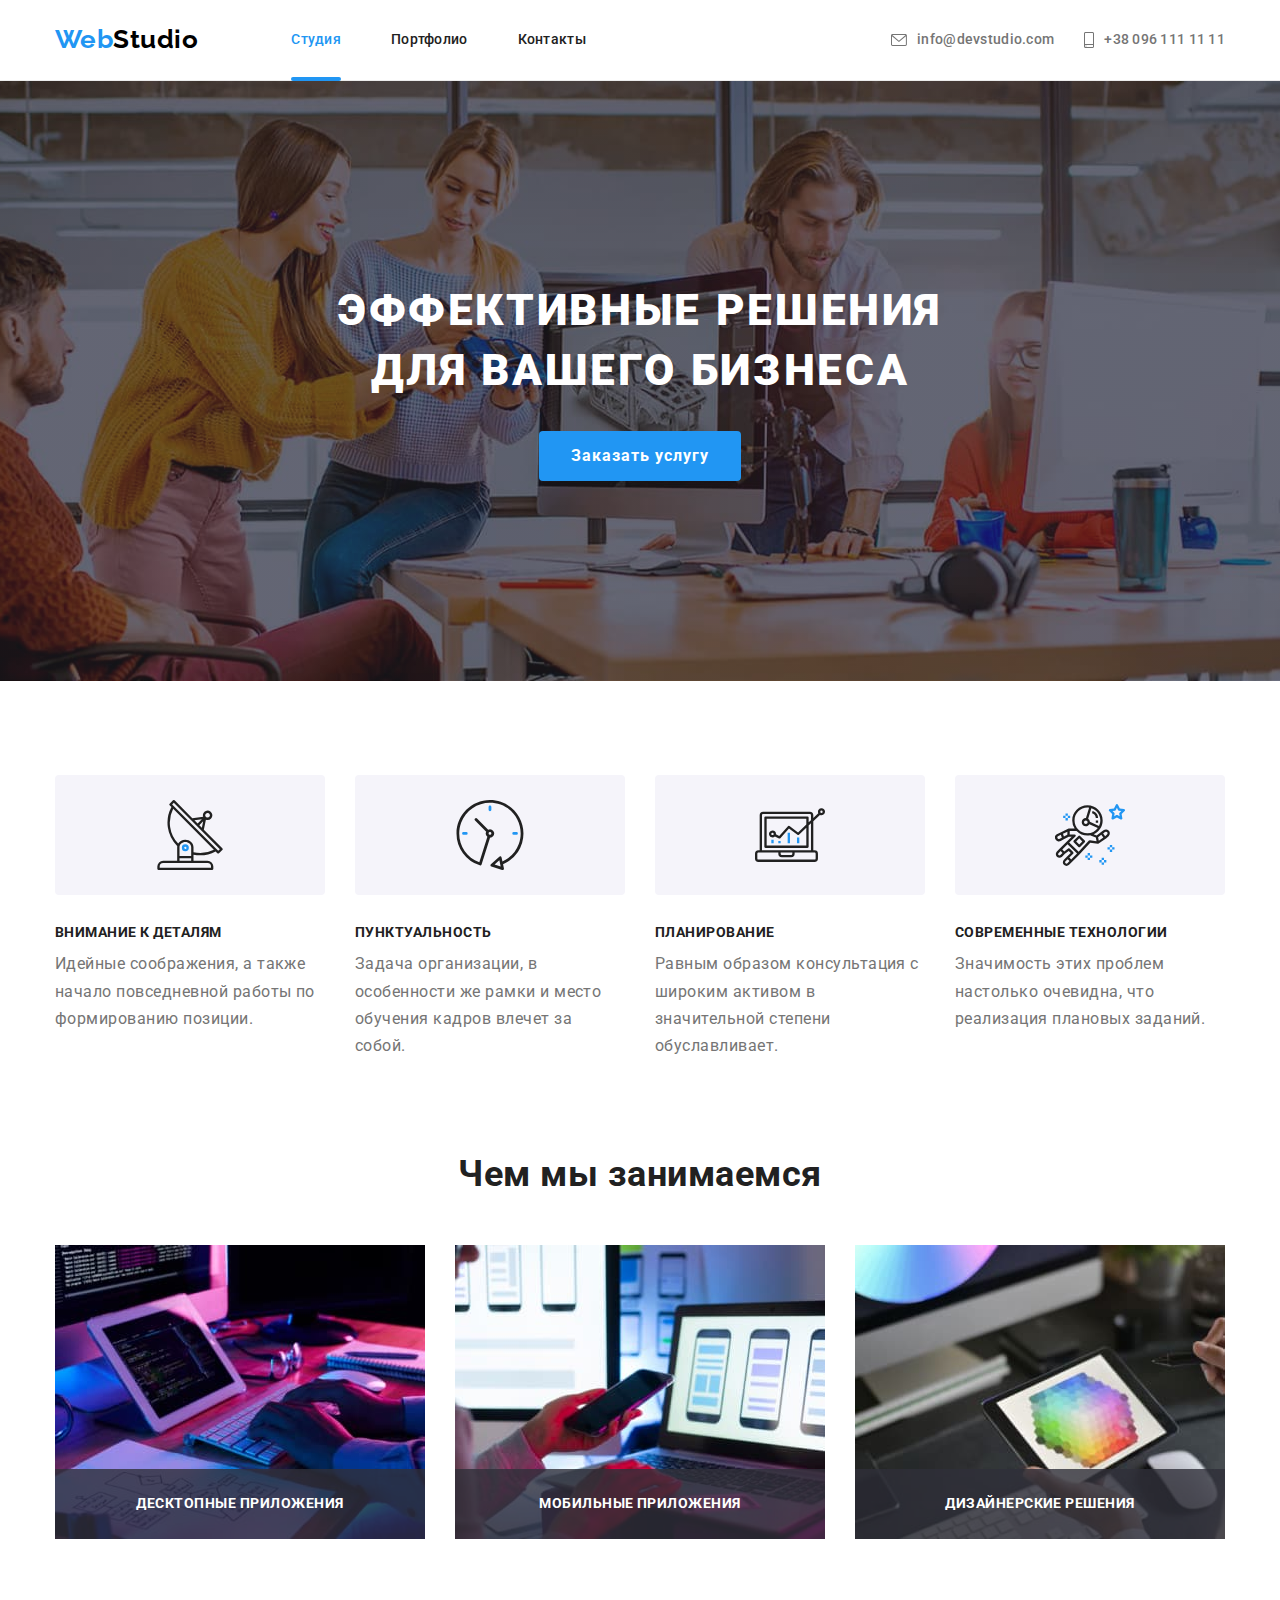
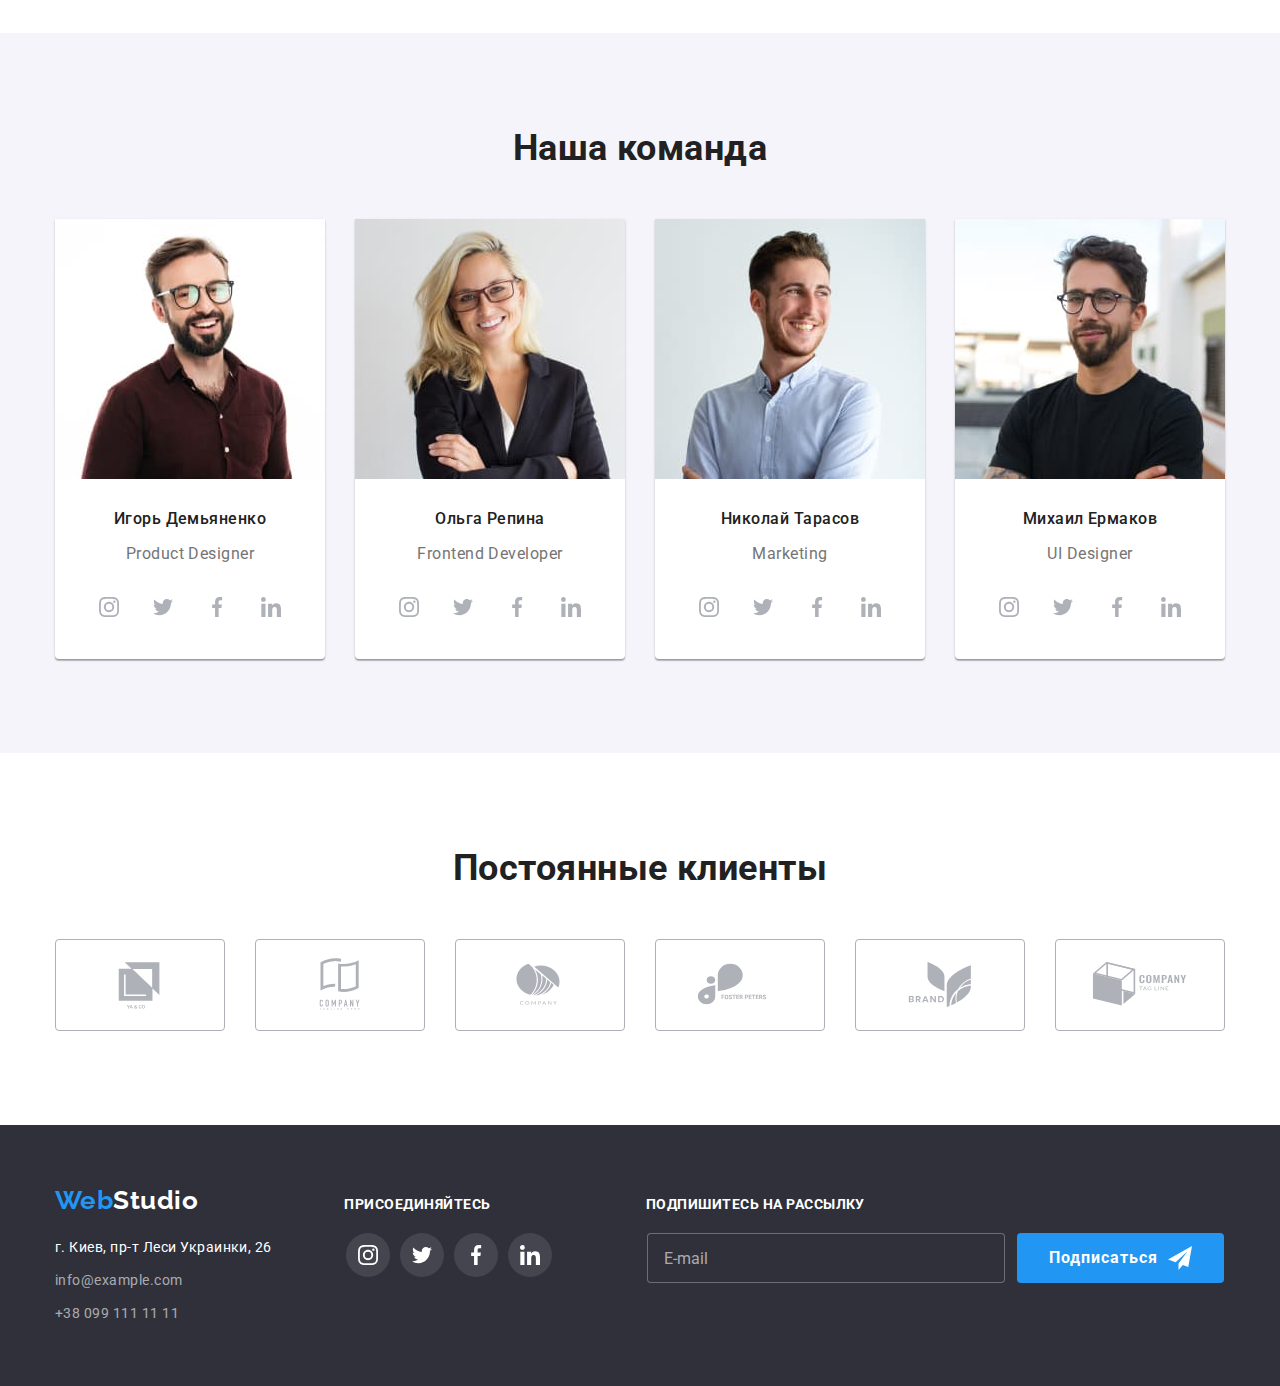
==== commit 91c49f9a: "final updates" ====
--- a/index.html
+++ b/index.html
@@ -15,15 +15,14 @@
       rel="stylesheet"
       href="https://cdnjs.cloudflare.com/ajax/libs/modern-normalize/1.1.0/modern-normalize.min.css"
     />
-    <link rel="stylesheet" href="./css/main.min.css">
+    <link rel="stylesheet" href="./css/main.min.css" />
   </head>
   <body>
     <!-- Header -->
     <header class="header">
-      <div class="container header__container"> 
-        
-        <a href="" class="logo">Web<span class="logo--light">Studio</span></a> 
-        
+      <div class="container header__container">
+        <a href="" class="logo">Web<span class="logo--light">Studio</span></a>
+
         <nav class="site-nav">
           <ul class="site-nav__list">
             <li class="site-nav__item">
@@ -39,7 +38,7 @@
           <li class="contact-nav__item">
             <a href="mailto:info@devstudio.com" class="contact-nav__link">
               <svg class="contact-nav__icon" width="16" height="12">
-                <use href="./images/icons.svg#envelope">
+                <use href="./images/icons.svg#envelope"></use>
               </svg>
               info@devstudio.com
             </a>
@@ -53,24 +52,20 @@
             </a>
           </li>
         </ul>
-
-        <!-- <button class="menu-btn is-open" type="button" aria-expanded="false" aria-controls="mobile-menu-container" data-menu-button>  -->
-            
-        <!-- <svg width="40" height="40" aria-label="Переключатель моб меню">
+        <button
+          class="menu-btn"
+          type="button"
+          aria-expanded="false"
+          aria-controls="mobile-menu-container"
+          data-menu-button
+        >
+          <svg width="40" height="40" aria-label="Переключатель моб меню">
+            <use class="menu-btn__icon-menu" href="./images/icons.svg#menu"></use>
             <use class="menu-btn__icon-close" href="./images/icons.svg#close"></use>
-            <use class="menu-btn__icon-menu" href="./images/icons.svg#menu"></use>
           </svg>
-          </button> -->
-
-          <button class="menu-btn--open" type="button"><svg width="40" height="40" aria-label="Переключатель моб меню">
-            <use class="menu-btn__icon-menu" href="./images/icons.svg#menu"></use>
-          </svg></button>
-
-          <div class="mobile-menu-container is-open" id="mobile-menu-container" data-menu>
-            <button class="menu-btn--close" type="button"><svg width="40" height="40" aria-label="Переключатель моб меню">
-            <use class="menu-btn__icon-close" href="./images/icons.svg#close"></use>
-          </svg></button>
-            <ul class="mobile-menu">
+        </button>
+        <div class="mobile-menu-container" id="mobile-menu-container" data-menu>
+          <ul class="mobile-menu">
             <li class="mobile-menu__item">
               <a href="./index.html" class="mobile-menu__link mobile-menu__link--current">Студия</a>
             </li>
@@ -79,26 +74,39 @@
             </li>
             <li class="mobile-menu__item"><a href="" class="mobile-menu__link">Контакты</a></li>
           </ul>
-        </nav>
-        <ul class="mobile-contact">
-           <li class="mobile-contact__item">
-            <a href="tel:+380961111111" class="mobile-contact__link">
-              +38 096 111 11 11
-            </a>
-          <li class="mobile-contact__item">
-            <a href="mailto:info@devstudio.com" class="mobile-contact__link">
-              info@devstudio.com
-            </a>
-          </li>
-          </li>
-        </ul>
-        <ul class="mobile-menu-socials">
-          <li class="mobile-menu-socials__item"><a class="mobile-menu-socials__link" href="https://www.instagram.com">Instagram</a></li>
-          <li class="mobile-menu-socials__item"><a class="mobile-menu-socials__link" href="https://twitter.com/" >Twitter</a></li>
-          <li class="mobile-menu-socials__item"><a class="mobile-menu-socials__link" href="https://facebook.com/" >Facebook</a></li>
-          <li class="mobile-menu-socials__item"><a class="mobile-menu-socials__link" href="https://linkedin.com/" >LinkedIn</a></li>
-        </ul></div>
-        </div>
+          <div class="mobile-contact__container">
+            <ul class="mobile-contact__list">
+              <li class="mobile-contact__item">
+                <a
+                  href="tel:+380961111111"
+                  class="mobile-contact__link mobile-contact__link--phone"
+                >
+                  +38 096 111 11 11
+                </a>
+              </li>
+              <li class="mobile-contact__item">
+                <a href="mailto:info@devstudio.com" class="mobile-contact__link">
+                  info@devstudio.com
+                </a>
+              </li>
+            </ul>
+            <ul class="mobile-menu-socials">
+              <li class="mobile-menu-socials__item">
+                <a class="mobile-menu-socials__link" href="https://www.instagram.com">Instagram</a>
+              </li>
+              <li class="mobile-menu-socials__item">
+                <a class="mobile-menu-socials__link" href="https://twitter.com/">Twitter</a>
+              </li>
+              <li class="mobile-menu-socials__item">
+                <a class="mobile-menu-socials__link" href="https://facebook.com/">Facebook</a>
+              </li>
+              <li class="mobile-menu-socials__item">
+                <a class="mobile-menu-socials__link" href="https://linkedin.com/">LinkedIn</a>
+              </li>
+            </ul>
+          </div>
+        </div>
+      </div>
     </header>
     <!-- Main -->
     <main>
@@ -119,8 +127,7 @@
           <ul class="features">
             <li class="features__item">
               <div class="features__icon">
-              <svg width="70" height="70"><use href="images/icons.svg#antenna-1"></use>
-              </svg>
+                <svg width="70" height="70"><use href="images/icons.svg#antenna-1"></use></svg>
               </div>
               <h3 class="features__heading">Внимание к деталям</h3>
               <p class="features__text">
@@ -128,9 +135,8 @@
               </p>
             </li>
             <li class="features__item">
-            <div class="features__icon">
-              <svg width="70" height="70"><use href="images/icons.svg#clock-1"></use>
-              </svg>
+              <div class="features__icon">
+                <svg width="70" height="70"><use href="images/icons.svg#clock-1"></use></svg>
               </div>
               <h3 class="features__heading">Пунктуальность</h3>
               <p class="features__text">
@@ -139,8 +145,8 @@
             </li>
             <li class="features__item">
               <div class="features__icon">
-              <svg width="70" height="70"><use href="images/icons.svg#diagram-1"></use>
-              </svg></div>
+                <svg width="70" height="70"><use href="images/icons.svg#diagram-1"></use></svg>
+              </div>
               <h3 class="features__heading">Планирование</h3>
               <p class="features__text">
                 Равным образом консультация с широким активом в значительной степени обуславливает.
@@ -148,8 +154,8 @@
             </li>
             <li class="features__item">
               <div class="features__icon">
-              <svg width="70" height="70"><use href="images/icons.svg#astronaut-1"></use>
-              </svg></div>
+                <svg width="70" height="70"><use href="images/icons.svg#astronaut-1"></use></svg>
+              </div>
               <h3 class="features__heading">Современные технологии</h3>
               <p class="features__text">
                 Значимость этих проблем настолько очевидна, что реализация плановых заданий.
@@ -165,20 +171,30 @@
           <ul class="work">
             <li class="work__item">
               <picture>
-  <source srcset="./images/work/work-1-@1x.jpg 1x, ./images/work/work-1-@2x.jpg 2x" media="(min-width: 1200px)" />
-              <img src="./images/work/work-1.jpg" alt="написание кода"  /></picture>
+                <source
+                  srcset="./images/work/work-1-@1x.jpg 1x, ./images/work/work-1-@2x.jpg 2x"
+                  media="(min-width: 1200px)" />
+                <img src="./images/work/work-1.jpg" alt="написание кода"
+              /></picture>
               <p class="work__text">Десктопные приложения</p>
             </li>
             <li class="work__item">
               <picture>
-  <source srcset="./images/work/work-2-@1x.jpg 1x, ./images/work/work-2-@2x.jpg 2x" media="(min-width: 1200px)" />
-              <img src="./images/work/work-2.jpg" alt="адаптивный интерфейс" /> </picture>
+                <source
+                  srcset="./images/work/work-2-@1x.jpg 1x, ./images/work/work-2-@2x.jpg 2x"
+                  media="(min-width: 1200px)"
+                />
+                <img src="./images/work/work-2.jpg" alt="адаптивный интерфейс" />
+              </picture>
               <p class="work__text">Мобильные приложения</p>
             </li>
             <li class="work__item">
               <picture>
-  <source srcset="./images/work/work-3-@1x.jpg 1x, ./images/work/work-3-@2x.jpg 2x" media="(min-width: 1200px)" />
-              <img src="./images/work/work-3.jpg" alt="цветовая палитра" /></picture>
+                <source
+                  srcset="./images/work/work-3-@1x.jpg 1x, ./images/work/work-3-@2x.jpg 2x"
+                  media="(min-width: 1200px)" />
+                <img src="./images/work/work-3.jpg" alt="цветовая палитра"
+              /></picture>
               <p class="work__text">Дизайнерские решения</p>
             </li>
           </ul>
@@ -191,113 +207,287 @@
           <ul class="team">
             <li class="team__item">
               <picture>
-  <source srcset="./images/team/member-1-desk-@1x.jpg 1x, ./images/team/member-1-desk-@2x.jpg 2x" media="(min-width: 1200px)" />
-  <source srcset="./images/team/member-1-tab-@1x.jpg 1x, ./images/team/member-1-tab-@2x.jpg 2x" media="(min-width: 768px)" />  
-  <source srcset="./images/team/member-1-mob-@1x.jpg 1x, ./images/team/member-1-mob-@2x.jpg 2x" media="(max-width: 767px)" />  
+                <source
+                  srcset="
+                    ./images/team/member-1-desk-@1x.jpg 1x,
+                    ./images/team/member-1-desk-@2x.jpg 2x
+                  "
+                  media="(min-width: 1200px)"
+                />
+                <source
+                  srcset="
+                    ./images/team/member-1-tab-@1x.jpg 1x,
+                    ./images/team/member-1-tab-@2x.jpg 2x
+                  "
+                  media="(min-width: 768px)"
+                />
+                <source
+                  srcset="
+                    ./images/team/member-1-mob-@1x.jpg 1x,
+                    ./images/team/member-1-mob-@2x.jpg 2x
+                  "
+                  media="(max-width: 767px)"
+                />
 
- <img
-                src="./images/team/member-1.jpg"
-                alt="Игорь Демьяненко продакт менеджер"
-              />
-</picture>
-              
+                <img src="./images/team/member-1.jpg" alt="Игорь Демьяненко продакт менеджер" />
+              </picture>
+
               <div class="team__card">
                 <h3 class="team__title">Игорь Демьяненко</h3>
-                <p class="team__text" lang="en" >Product Designer</p>
-              <ul class="socials">
-              <li class="socials__item"><a href="https://www.instagram.com/" class="socials__link socials__link--light" target="_blank" rel="noreferrer noopener"><svg class="socials__icon" width="20" height="20">
-                <use href="./images/icons.svg#instagram-2">
-              </svg></a></li>
-              <li class="socials__item"><a href="https://twitter.com/" class="socials__link socials__link--light" target="_blank" rel="noreferrer noopener"><svg class="socials__icon" width="20" height="20">
-                <use href="./images/icons.svg#twitter-1">
-              </svg></a></li>
-              <li class="socials__item"><a href="https://www.facebook.com/" class="socials__link socials__link--light" target="_blank" rel="noreferrer noopener"><svg class="socials__icon" width="20" height="20">
-                <use href="./images/icons.svg#facebook-1">
-              </svg></a></li>
-              <li class="socials__item"><a href="https://www.linkedin.com/" class="socials__link socials__link--light" target="_blank" rel="noreferrer noopener"><svg class="socials__icon" width="20" height="20">
-                <use href="./images/icons.svg#linkedin-1">
-              </svg></a></li>
-              </ul>
+                <p class="team__text" lang="en">Product Designer</p>
+                <ul class="socials">
+                  <li class="socials__item">
+                    <a
+                      href="https://www.instagram.com/"
+                      class="socials__link socials__link--light"
+                      target="_blank"
+                      rel="noreferrer noopener"
+                      ><svg class="socials__icon" width="20" height="20">
+                        <use href="./images/icons.svg#instagram-2"></use></svg
+                    ></a>
+                  </li>
+                  <li class="socials__item">
+                    <a
+                      href="https://twitter.com/"
+                      class="socials__link socials__link--light"
+                      target="_blank"
+                      rel="noreferrer noopener"
+                      ><svg class="socials__icon" width="20" height="20">
+                        <use href="./images/icons.svg#twitter-1"></use></svg
+                    ></a>
+                  </li>
+                  <li class="socials__item">
+                    <a
+                      href="https://www.facebook.com/"
+                      class="socials__link socials__link--light"
+                      target="_blank"
+                      rel="noreferrer noopener"
+                      ><svg class="socials__icon" width="20" height="20">
+                        <use href="./images/icons.svg#facebook-1"></use></svg
+                    ></a>
+                  </li>
+                  <li class="socials__item">
+                    <a
+                      href="https://www.linkedin.com/"
+                      class="socials__link socials__link--light"
+                      target="_blank"
+                      rel="noreferrer noopener"
+                      ><svg class="socials__icon" width="20" height="20">
+                        <use href="./images/icons.svg#linkedin-1"></use></svg
+                    ></a>
+                  </li>
+                </ul>
               </div>
             </li>
             <li class="team__item">
               <picture>
-  <source srcset="./images/team/member-2-desk-@1x.jpg 1x, ./images/team/member-2-desk-@2x.jpg 2x" media="(min-width: 1200px)" />
- <source srcset="./images/team/member-2-tab-@1x.jpg 1x, ./images/team/member-2-tab-@2x.jpg 2x" media="(min-width: 768px)" />  
-  <source srcset="./images/team/member-2-mob-@1x.jpg 1x, ./images/team/member-2-mob-@2x.jpg 2x" media="(max-width: 767px)" />  
+                <source
+                  srcset="
+                    ./images/team/member-2-desk-@1x.jpg 1x,
+                    ./images/team/member-2-desk-@2x.jpg 2x
+                  "
+                  media="(min-width: 1200px)"
+                />
+                <source
+                  srcset="
+                    ./images/team/member-2-tab-@1x.jpg 1x,
+                    ./images/team/member-2-tab-@2x.jpg 2x
+                  "
+                  media="(min-width: 768px)"
+                />
+                <source
+                  srcset="
+                    ./images/team/member-2-mob-@1x.jpg 1x,
+                    ./images/team/member-2-mob-@2x.jpg 2x
+                  "
+                  media="(max-width: 767px)"
+                />
 
-              <img
-                src="./images/team/member-2.jpg"
-                alt="Ольга Репина фронтэнд разработчик"
-              />
+                <img src="./images/team/member-2.jpg" alt="Ольга Репина фронтэнд разработчик" />
               </picture>
               <div class="team__card">
                 <h3 class="team__title">Ольга Репина</h3>
                 <p class="team__text" lang="en">Frontend Developer</p>
                 <ul class="socials">
-              <li class="socials__item"><a href="https://www.instagram.com/" class="socials__link socials__link--light" target="_blank" rel="noreferrer noopener"><svg class="socials__icon" width="20" height="20">
-                <use href="./images/icons.svg#instagram-2">
-              </svg></a></li>
-              <li class="socials__item"><a href="https://twitter.com/" class="socials__link socials__link--light" target="_blank" rel="noreferrer noopener"><svg class="socials__icon" width="20" height="20">
-                <use href="./images/icons.svg#twitter-1">
-              </svg></a></li>
-              <li class="socials__item"><a href="https://www.facebook.com/" class="socials__link socials__link--light" target="_blank" rel="noreferrer noopener"><svg class="socials__icon" width="20" height="20">
-                <use href="./images/icons.svg#facebook-1">
-              </svg></a></li>
-              <li class="socials__item"><a href="https://www.linkedin.com/" class="socials__link socials__link--light" target="_blank" rel="noreferrer noopener"><svg class="socials__icon" width="20" height="20">
-                <use href="./images/icons.svg#linkedin-1">
-              </svg></a></li>
-              </ul>
+                  <li class="socials__item">
+                    <a
+                      href="https://www.instagram.com/"
+                      class="socials__link socials__link--light"
+                      target="_blank"
+                      rel="noreferrer noopener"
+                      ><svg class="socials__icon" width="20" height="20">
+                        <use href="./images/icons.svg#instagram-2"></use></svg
+                    ></a>
+                  </li>
+                  <li class="socials__item">
+                    <a
+                      href="https://twitter.com/"
+                      class="socials__link socials__link--light"
+                      target="_blank"
+                      rel="noreferrer noopener"
+                      ><svg class="socials__icon" width="20" height="20">
+                        <use href="./images/icons.svg#twitter-1"></use></svg
+                    ></a>
+                  </li>
+                  <li class="socials__item">
+                    <a
+                      href="https://www.facebook.com/"
+                      class="socials__link socials__link--light"
+                      target="_blank"
+                      rel="noreferrer noopener"
+                      ><svg class="socials__icon" width="20" height="20">
+                        <use href="./images/icons.svg#facebook-1"></use></svg
+                    ></a>
+                  </li>
+                  <li class="socials__item">
+                    <a
+                      href="https://www.linkedin.com/"
+                      class="socials__link socials__link--light"
+                      target="_blank"
+                      rel="noreferrer noopener"
+                      ><svg class="socials__icon" width="20" height="20">
+                        <use href="./images/icons.svg#linkedin-1"></use></svg
+                    ></a>
+                  </li>
+                </ul>
               </div>
             </li>
             <li class="team__item">
               <picture>
-  <source srcset="./images/team/member-3-desk-@1x.jpg 1x, ./images/team/member-3-desk-@2x.jpg 2x" media="(min-width: 1200px)" />
- <source srcset="./images/team/member-3-tab-@1x.jpg 1x, ./images/team/member-3-tab-@2x.jpg 2x" media="(min-width: 768px)" />  
-  <source srcset="./images/team/member-3-mob-@1x.jpg 1x, ./images/team/member-3-mob-@2x.jpg 2x" media="(max-width: 767px)" /> 
-              <img src="./images/team/member-3.jpg" alt="Николай Тарасов маркетинг" /></picture>
+                <source
+                  srcset="
+                    ./images/team/member-3-desk-@1x.jpg 1x,
+                    ./images/team/member-3-desk-@2x.jpg 2x
+                  "
+                  media="(min-width: 1200px)" />
+                <source
+                  srcset="
+                    ./images/team/member-3-tab-@1x.jpg 1x,
+                    ./images/team/member-3-tab-@2x.jpg 2x
+                  "
+                  media="(min-width: 768px)" />
+                <source
+                  srcset="
+                    ./images/team/member-3-mob-@1x.jpg 1x,
+                    ./images/team/member-3-mob-@2x.jpg 2x
+                  "
+                  media="(max-width: 767px)" />
+                <img src="./images/team/member-3.jpg" alt="Николай Тарасов маркетинг"
+              /></picture>
               <div class="team__card">
                 <h3 class="team__title">Николай Тарасов</h3>
                 <p class="team__text" lang="en">Marketing</p>
                 <ul class="socials">
-              <li class="socials__item"><a href="https://www.instagram.com/" class="socials__link socials__link--light" target="_blank" rel="noreferrer noopener"><svg class="socials__icon" width="20" height="20">
-                <use href="./images/icons.svg#instagram-2">
-              </svg></a></li>
-              <li class="socials__item"><a href="https://twitter.com/" class="socials__link socials__link--light" target="_blank" rel="noreferrer noopener"><svg class="socials__icon" width="20" height="20">
-                <use href="./images/icons.svg#twitter-1">
-              </svg></a></li>
-              <li class="socials__item"><a href="https://www.facebook.com/" class="socials__link socials__link--light" target="_blank" rel="noreferrer noopener"><svg class="socials__icon" width="20" height="20">
-                <use href="./images/icons.svg#facebook-1">
-              </svg></a></li>
-              <li class="socials__item"><a href="https://www.linkedin.com/" class="socials__link socials__link--light" target="_blank" rel="noreferrer noopener"><svg class="socials__icon" width="20" height="20">
-                <use href="./images/icons.svg#linkedin-1">
-              </svg></a></li>
-              </ul>
+                  <li class="socials__item">
+                    <a
+                      href="https://www.instagram.com/"
+                      class="socials__link socials__link--light"
+                      target="_blank"
+                      rel="noreferrer noopener"
+                      ><svg class="socials__icon" width="20" height="20">
+                        <use href="./images/icons.svg#instagram-2"></use></svg
+                    ></a>
+                  </li>
+                  <li class="socials__item">
+                    <a
+                      href="https://twitter.com/"
+                      class="socials__link socials__link--light"
+                      target="_blank"
+                      rel="noreferrer noopener"
+                      ><svg class="socials__icon" width="20" height="20">
+                        <use href="./images/icons.svg#twitter-1"></use></svg
+                    ></a>
+                  </li>
+                  <li class="socials__item">
+                    <a
+                      href="https://www.facebook.com/"
+                      class="socials__link socials__link--light"
+                      target="_blank"
+                      rel="noreferrer noopener"
+                      ><svg class="socials__icon" width="20" height="20">
+                        <use href="./images/icons.svg#facebook-1"></use></svg
+                    ></a>
+                  </li>
+                  <li class="socials__item">
+                    <a
+                      href="https://www.linkedin.com/"
+                      class="socials__link socials__link--light"
+                      target="_blank"
+                      rel="noreferrer noopener"
+                      ><svg class="socials__icon" width="20" height="20">
+                        <use href="./images/icons.svg#linkedin-1"></use></svg
+                    ></a>
+                  </li>
+                </ul>
               </div>
             </li>
             <li class="team__item">
               <picture>
-  <source srcset="./images/team/member-4-desk-@1x.jpg 1x, ./images/team/member-4-desk-@2x.jpg 2x" media="(min-width: 1200px)" />
- <source srcset="./images/team/member-4-tab-@1x.jpg 1x, ./images/team/member-4-tab-@2x.jpg 2x" media="(min-width: 768px)" />  
-  <source srcset="./images/team/member-4-mob-@1x.jpg 1x, ./images/team/member-4-mob-@2x.jpg 2x" media="(max-width: 767px)" /> 
-              <img src="./images/team/member-4.jpg" alt="Михаил Ермаков дизайнер" /></picture>
+                <source
+                  srcset="
+                    ./images/team/member-4-desk-@1x.jpg 1x,
+                    ./images/team/member-4-desk-@2x.jpg 2x
+                  "
+                  media="(min-width: 1200px)" />
+                <source
+                  srcset="
+                    ./images/team/member-4-tab-@1x.jpg 1x,
+                    ./images/team/member-4-tab-@2x.jpg 2x
+                  "
+                  media="(min-width: 768px)" />
+                <source
+                  srcset="
+                    ./images/team/member-4-mob-@1x.jpg 1x,
+                    ./images/team/member-4-mob-@2x.jpg 2x
+                  "
+                  media="(max-width: 767px)" />
+                <img src="./images/team/member-4.jpg" alt="Михаил Ермаков дизайнер"
+              /></picture>
               <div class="team__card">
                 <h3 class="team__title">Михаил Ермаков</h3>
                 <p class="team__text" lang="en">UI Designer</p>
                 <ul class="socials">
-              <li class="socials__item"><a href="https://www.instagram.com/" class="socials__link socials__link--light" target="_blank" rel="noreferrer noopener"><svg class="socials__icon" width="20" height="20">
-                <use href="./images/icons.svg#instagram-2">
-              </svg></a></li>
-              <li class="socials__item"><a href="https://twitter.com/" class="socials__link socials__link--light" target="_blank" rel="noreferrer noopener"><svg class="socials__icon" width="20" height="20">
-                <use href="./images/icons.svg#twitter-1">
-              </svg></a></li>
-              <li class="socials__item"><a href="https://www.facebook.com/" class="socials__link socials__link--light" target="_blank" rel="noreferrer noopener"><svg class="socials__icon" width="20" height="20">
-                <use href="./images/icons.svg#facebook-1">
-              </svg></a></li>
-              <li class="socials__item"><a href="https://www.linkedin.com/" class="socials__link socials__link--light" target="_blank" rel="noreferrer noopener"><svg class="socials__icon" width="20" height="20">
-                <use href="./images/icons.svg#linkedin-1">
-              </svg></a></li>
-              </ul>
+                  <li class="socials__item">
+                    <a
+                      href="https://www.instagram.com/"
+                      class="socials__link socials__link--light"
+                      target="_blank"
+                      rel="noreferrer noopener"
+                      ><svg class="socials__icon" width="20" height="20">
+                        <use href="./images/icons.svg#instagram-2"></use></svg
+                    ></a>
+                  </li>
+                  <li class="socials__item">
+                    <a
+                      href="https://twitter.com/"
+                      class="socials__link socials__link--light"
+                      target="_blank"
+                      rel="noreferrer noopener"
+                      ><svg class="socials__icon" width="20" height="20">
+                        <use href="./images/icons.svg#twitter-1"></use></svg
+                    ></a>
+                  </li>
+                  <li class="socials__item">
+                    <a
+                      href="https://www.facebook.com/"
+                      class="socials__link socials__link--light"
+                      target="_blank"
+                      rel="noreferrer noopener"
+                      ><svg class="socials__icon" width="20" height="20">
+                        <use href="./images/icons.svg#facebook-1"></use></svg
+                    ></a>
+                  </li>
+                  <li class="socials__item">
+                    <a
+                      href="https://www.linkedin.com/"
+                      class="socials__link socials__link--light"
+                      target="_blank"
+                      rel="noreferrer noopener"
+                      ><svg class="socials__icon" width="20" height="20">
+                        <use href="./images/icons.svg#linkedin-1"></use></svg
+                    ></a>
+                  </li>
+                </ul>
               </div>
             </li>
           </ul>
@@ -308,22 +498,40 @@
           <h2 class="section__title">Постоянные клиенты</h2>
           <ul class="clients">
             <li class="clients__item">
-              <a class="clients__link" href=""><svg class="clients__logo" width="106" height="60"><use href="./images/icons.svg#logo-1"></use></svg></a>
+              <a class="clients__link" href=""
+                ><svg class="clients__logo" width="106" height="60">
+                  <use href="./images/icons.svg#logo-1"></use></svg
+              ></a>
             </li>
             <li class="clients__item">
-              <a class="clients__link" href=""><svg class="clients__logo" width="106" height="60"><use href="./images/icons.svg#logo-2"></use></svg></a>
+              <a class="clients__link" href=""
+                ><svg class="clients__logo" width="106" height="60">
+                  <use href="./images/icons.svg#logo-2"></use></svg
+              ></a>
             </li>
             <li class="clients__item">
-              <a class="clients__link" href=""><svg class="clients__logo" width="106" height="60"><use href="./images/icons.svg#logo-3"></use></svg></a>
+              <a class="clients__link" href=""
+                ><svg class="clients__logo" width="106" height="60">
+                  <use href="./images/icons.svg#logo-3"></use></svg
+              ></a>
             </li>
             <li class="clients__item">
-              <a class="clients__link" href=""><svg class="clients__logo" width="106" height="60"><use href="./images/icons.svg#logo-4"></use></svg></a>
+              <a class="clients__link" href=""
+                ><svg class="clients__logo" width="106" height="60">
+                  <use href="./images/icons.svg#logo-4"></use></svg
+              ></a>
             </li>
             <li class="clients__item">
-              <a class="clients__link" href=""><svg class="clients__logo" width="106" height="60"><use href="./images/icons.svg#logo-5"></use></svg></a>
+              <a class="clients__link" href=""
+                ><svg class="clients__logo" width="106" height="60">
+                  <use href="./images/icons.svg#logo-5"></use></svg
+              ></a>
             </li>
             <li class="clients__item">
-              <a class="clients__link" href=""><svg class="clients__logo" width="106" height="60"><use href="./images/icons.svg#logo-6"></use></svg></a>
+              <a class="clients__link" href=""
+                ><svg class="clients__logo" width="106" height="60">
+                  <use href="./images/icons.svg#logo-6"></use></svg
+              ></a>
             </li>
           </ul>
         </div>
@@ -333,127 +541,165 @@
     <footer class="footer">
       <div class="container footer-container">
         <div class="footer__sections">
-        <a class="logo" href="">Web<span class="logo--dark">Studio</span></a>
-        <address class="address">
-          <ul class="address__list">
-            <li class="address__item">
+          <a class="logo" href="">Web<span class="logo--dark">Studio</span></a>
+          <address class="address">
+            <ul class="address__list">
+              <li class="address__item">
+                <a
+                  class="address__link"
+                  href="https://goo.gl/maps/oisESLWzGZFU7cvu8"
+                  target="_blank"
+                  rel="noreferrer noopener"
+                  >г. Киев, пр-т Леси Украинки, 26</a
+                >
+              </li>
+              <li class="address__item">
+                <a href="mailto:info@example.com" class="address__contact">info@example.com</a>
+              </li>
+              <li class="address__item">
+                <a href="tel:+380991111111" class="address__contact">+38 099 111 11 11</a>
+              </li>
+            </ul>
+          </address>
+        </div>
+        <div class="footer__sections">
+          <p class="footer__text">Присоединяйтесь</p>
+          <ul class="socials">
+            <li class="socials__item">
               <a
-              class="address__link"
-                href="https://goo.gl/maps/oisESLWzGZFU7cvu8"
+                class="socials__link socials__link--dark"
+                href="https://www.instagram.com/"
                 target="_blank"
                 rel="noreferrer noopener"
-                >г. Киев, пр-т Леси Украинки, 26</a
               >
-            </li>
-            <li class="address__item">
-              <a href="mailto:info@example.com" class="address__contact">info@example.com</a>
-            </li>
-            <li class="address__item">
-              <a href="tel:+380991111111" class="address__contact">+38 099 111 11 11</a>
+                <svg width="20" height="20">
+                  <use href="./images/icons.svg#instagram-2"></use>
+                </svg>
+              </a>
+            </li>
+            <li class="socials__item">
+              <a
+                class="socials__link socials__link--dark"
+                href="https://twitter.com/"
+                target="_blank"
+                rel="noreferrer noopener"
+              >
+                <svg width="20" height="20">
+                  <use href="./images/icons.svg#twitter-1"></use>
+                </svg>
+              </a>
+            </li>
+            <li class="socials__item">
+              <a
+                class="socials__link socials__link--dark"
+                href="https://www.facebook.com/"
+                target="_blank"
+                rel="noreferrer noopener"
+              >
+                <svg width="20" height="20">
+                  <use href="./images/icons.svg#facebook-1"></use>
+                </svg>
+              </a>
+            </li>
+            <li class="socials__item">
+              <a
+                class="socials__link socials__link--dark"
+                href="https://www.linkedin.com/"
+                target="_blank"
+                rel="noreferrer noopener"
+              >
+                <svg width="20" height="20">
+                  <use href="./images/icons.svg#linkedin-1"></use>
+                </svg>
+              </a>
             </li>
           </ul>
-        </address>
-      </div>
-      <div class="footer__sections">
-        <p class="footer__text">Присоединяйтесь</p>
-        <ul class="socials">
-        <li class="socials__item">
-          <a class="socials__link socials__link--dark" href="https://www.instagram.com/" target="_blank" rel="noreferrer noopener">
-            <svg width="20" height="20">
-              <use href="./images/icons.svg#instagram-2"></use>
-            </svg>
-          </a>
-        </li>
-        <li class="socials__item">
-          <a class="socials__link socials__link--dark" href="https://twitter.com/" target="_blank" rel="noreferrer noopener">
-            <svg width="20" height="20">
-              <use href="./images/icons.svg#twitter-1"></use>
-            </svg>
-          </a>
-        </li>
-        <li class="socials__item">
-          <a class="socials__link socials__link--dark" href="https://www.facebook.com/" target="_blank" rel="noreferrer noopener">
-            <svg width="20" height="20">
-              <use href="./images/icons.svg#facebook-1"></use>
-            </svg>
-          </a>
-        </li>
-        <li class="socials__item">
-          <a class="socials__link socials__link--dark" href="https://www.linkedin.com/" target="_blank" rel="noreferrer noopener">
-            <svg width="20" height="20">
-              <use href="./images/icons.svg#linkedin-1"></use>
-            </svg>
-          </a>
-        </li>
-        </ul>
-        </div>
-      <div class="footer__sections">
-        <p class="footer__text">Подпишитесь на рассылку</p>
-        <form class="subscribe-form">
-        <input class="subscribe-form__input" type="email" name="subscribe-form" placeholder="E-mail">
-        <button class="button btn btn--footer" type="submit" >Подписаться<svg class="subscribe-form__icon" width="24" height="24"><use href="./images/icons.svg#icon-send"></use></svg></button>
-        </form>
-      </div>
+        </div>
+        <div class="footer__sections">
+          <p class="footer__text">Подпишитесь на рассылку</p>
+          <form class="subscribe-form">
+            <input
+              class="subscribe-form__input"
+              type="email"
+              name="subscribe-form"
+              placeholder="E-mail"
+            />
+            <button class="button btn btn--footer" type="submit">
+              Подписаться<svg class="subscribe-form__icon" width="24" height="24">
+                <use href="./images/icons.svg#icon-send"></use>
+              </svg>
+            </button>
+          </form>
+        </div>
       </div>
     </footer>
     <div class="backdrop is-hidden" data-modal>
-            <div class="modal">
-              <p class="modal__text">Оставьте свои данные, мы вам перезвоним</p>
-              <button class="modal__close-button" data-modal-close>
-                <svg class="modal__close-icon">
-                  <use href="./images/icons.svg#close"></use>
-                </svg>
-              </button>
-              <form class="form">
-                <div class="form__field">
-                  <label class="form__label" for="user-name" >Имя</label>
-                  <div class="form__input-wrap">
-                <input class="form__input" type="text" name="user-name" id="user-name" required>
-                <svg class="form__icon" width="18" height="18">
-                    <use href="./images/icons.svg#person"></use>
-                  </svg>
-                  </div>
-              </div>
-              <div class="form__field">
-                <label class="form__label" for="user-tel">Телефон</label>
-                <div class="form__input-wrap">
-                <input class="form__input" type="tel" name="user-tel" id="user-tel" required>
-                <svg class="form__icon" width="18" height="18">
-                    <use href="./images/icons.svg#phone"></use>
-                  </svg>
-                  </div>
-              </div>
-                <div class="form__field">
-                <label class="form__label" for="user-mail">Почта</label>
-                <div class="form__input-wrap">
-                <input class="form__input"  type="email" name="user-mail" id="user-mail">
-                <svg class="form__icon" width="18" height="18">
-                    <use href="./images/icons.svg#email"></use>
-                  </svg>
-                  </div>
-              </div>
-                  <div class="form__field">
-                <label class="form__label" for="comment" >Комментарий</label>
-                <textarea class="form__comment" name="comment" id="comment" placeholder="Введите текст"></textarea>
-              </div>
-
-              <div class="form__field checkbox">
-                <input 
-                class="checkbox__input visually-hidden"
-                type="checkbox"
-                id="checkbox__input"
-                name="checkbox__input"/>
-                <label class="checkbox__text" for="checkbox__input">
-                  <span class="checkbox__span"><svg class="checkbox__icon"  width="16" height="15">
-                  <use href="./images/icons.svg#icon-check"></use>
-                </svg></span>Соглашаюсь с рассылкой и принимаю&nbsp;<a href="" class="checkbox__conditions">Условия договора</a></label>
-                <button class="button btn" type="submit">Отправить</button>
-              </div>
-              </form>
+      <div class="modal">
+        <p class="modal__text">Оставьте свои данные, мы вам перезвоним</p>
+        <button class="modal__close-button" data-modal-close>
+          <svg class="modal__close-icon">
+            <use href="./images/icons.svg#close"></use>
+          </svg>
+        </button>
+        <form class="form">
+          <div class="form__field">
+            <label class="form__label" for="user-name">Имя</label>
+            <div class="form__input-wrap">
+              <input class="form__input" type="text" name="user-name" id="user-name" required />
+              <svg class="form__icon" width="18" height="18">
+                <use href="./images/icons.svg#person"></use>
+              </svg>
             </div>
           </div>
+          <div class="form__field">
+            <label class="form__label" for="user-tel">Телефон</label>
+            <div class="form__input-wrap">
+              <input class="form__input" type="tel" name="user-tel" id="user-tel" required />
+              <svg class="form__icon" width="18" height="18">
+                <use href="./images/icons.svg#phone"></use>
+              </svg>
+            </div>
+          </div>
+          <div class="form__field">
+            <label class="form__label" for="user-mail">Почта</label>
+            <div class="form__input-wrap">
+              <input class="form__input" type="email" name="user-mail" id="user-mail" />
+              <svg class="form__icon" width="18" height="18">
+                <use href="./images/icons.svg#email"></use>
+              </svg>
+            </div>
+          </div>
+          <div class="form__field">
+            <label class="form__label" for="comment">Комментарий</label>
+            <textarea
+              class="form__comment"
+              name="comment"
+              id="comment"
+              placeholder="Введите текст"
+            ></textarea>
+          </div>
+
+          <div class="form__field checkbox">
+            <input
+              class="checkbox__input visually-hidden"
+              type="checkbox"
+              id="checkbox__input"
+              name="checkbox__input"
+            />
+            <label class="checkbox__text" for="checkbox__input">
+              <span class="checkbox__span"
+                ><svg class="checkbox__icon" width="16" height="15">
+                  <use href="./images/icons.svg#icon-check"></use></svg></span
+              >Соглашаюсь с рассылкой и принимаю&nbsp;<a href="" class="checkbox__conditions"
+                >Условия договора</a
+              ></label
+            >
+            <button class="button btn" type="submit">Отправить</button>
+          </div>
+        </form>
+      </div>
+    </div>
     <script src="./js/modal.js"></script>
     <script src="./js/mobile-menu.js"></script>
-
   </body>
 </html>
--- a/css/main.min.css
+++ b/css/main.min.css
@@ -1 +1 @@
-body{background-color:var(--text-color-white);color:var(--secondary-text-color);font-family:Roboto,sans-serif;letter-spacing:.03em;margin:0}body.modal-open{overflow:hidden}h1,h2,h3,h4,h5,h6,p,ul{margin-top:0;margin-bottom:0}img{display:block;max-width:100%;height:auto}ul{list-style:none;padding:0;margin:0}a{text-decoration:none}:root{--primary-text-color: #212121;--secondary-text-color: #757575;--text-color-white: #ffffff;--accent-color: #2196f3;--background-color: #e5e5e5;--footer-background-color: #2f303a;--filters-btn-bgc: #f5f4fa;--button-primary-hover: #188ce8;--footer-contacts: rgba(255, 255, 255, 0.6);--header-logo: #000000;--line-color: #ececec;--hero-bgc: #c4c4c4;--footer-socials-bgc: #44454e;--icons-color: #afb1b8}.visually-hidden{position:absolute;width:1px;height:1px;margin:-1px;padding:0;overflow:hidden;border:0;clip:rect(0 0 0 0)}.header{border-bottom:1px solid var(--line-color)}.logo{color:var(--accent-color);font-family:Raleway,sans-serif;font-weight:700;font-size:26px;line-height:1.2}.logo--light{color:var(--header-logo)}.logo--dark{color:var(--text-color-white)}.header__container{display:-webkit-box;display:-ms-flexbox;display:flex;-webkit-box-align:center;-ms-flex-align:center;align-items:center}@media screen and (max-width: 767px){.mobile-menu-container{position:fixed;top:0;left:0;display:-webkit-box;display:-ms-flexbox;display:flex;-webkit-box-orient:vertical;-webkit-box-direction:normal;-ms-flex-direction:column;flex-direction:column;-webkit-box-pack:justify;-ms-flex-pack:justify;justify-content:space-between;width:100vw;height:100vh;padding:48px 40px;-webkit-transform:translateX(100%);transform:translateX(100%);-webkit-transition:-webkit-transform 250ms cubic-bezier(0.4, 0, 0.2, 1);transition:-webkit-transform 250ms cubic-bezier(0.4, 0, 0.2, 1);transition:transform 250ms cubic-bezier(0.4, 0, 0.2, 1);transition:transform 250ms cubic-bezier(0.4, 0, 0.2, 1), -webkit-transform 250ms cubic-bezier(0.4, 0, 0.2, 1);background-color:var(--text-color-white)}.mobile-menu-container.is-open{-webkit-transform:translateX(0);transform:translateX(0)}}@media screen and (min-width: 768px){.mobile-menu-container{display:none}}.menu-btn--open{display:block;margin-left:auto;border:none;background-color:transparent}@media screen and (min-width: 768px){.menu-btn--open{display:none}}.menu-btn--close{position:absolute;top:10px;right:15px;display:-webkit-box;display:-ms-flexbox;display:flex;margin:0;padding:0;border:none;background-color:transparent}.mobile-menu__item:not(:last-child){margin-bottom:32px}.mobile-menu__link{font-size:40px;line-height:1.175;font-weight:500;letter-spacing:.02em;color:var(--primary-text-color);-webkit-transition:color 250ms cubic-bezier(0.4, 0, 0.2, 1);transition:color 250ms cubic-bezier(0.4, 0, 0.2, 1)}.mobile-menu__link:hover,.mobile-menu__link:focus{color:var(--accent-color)}.menu-btn__icon-close:hover,.menu-btn__icon-close:focus{fill:var(--accent-color)}.mobile-menu-socials{display:-webkit-box;display:-ms-flexbox;display:flex;font-weight:500;font-size:18px;line-height:1.2222222222;letter-spacing:.02em}@media screen and (min-width: 768px){.mobile-menu-socials{display:none}}.mobile-menu-socials__item:not(:last-child)::after{content:"";margin-right:10px;margin-left:10px;width:22px;border:1px solid rgba(33,33,33,.2);-webkit-transform:rotate(90deg);transform:rotate(90deg)}.mobile-menu-socials__link{color:var(--accent-color)}.mobile-contact__item:not(:last-child){margin-bottom:32px}.mobile-contact__link{color:var(--secondary-text-color);font-weight:500;font-size:34px;line-height:calc 1.1764705882;letter-spacing:.02em;-webkit-transition:color 250ms cubic-bezier(0.4, 0, 0.2, 1);transition:color 250ms cubic-bezier(0.4, 0, 0.2, 1)}.mobile-contact__link:hover,.mobile-contact__link:focus{color:var(--accent-color)}.mobile-contact__link:active{color:var(--accent-color)}.site-nav{margin-left:93px}@media screen and (max-width: 767px){.site-nav{display:none}}.site-nav__item:not(:last-child){margin-right:50px}.site-nav__list{display:-webkit-box;display:-ms-flexbox;display:flex}.site-nav__link{position:relative;display:block;padding-top:32px;padding-bottom:32px;color:var(--primary-text-color);font-weight:500;font-size:14px;line-height:1.14;letter-spacing:.02em;-webkit-transition:color 250ms cubic-bezier(0.4, 0, 0.2, 1);transition:color 250ms cubic-bezier(0.4, 0, 0.2, 1)}.site-nav__link:hover,.site-nav__link:focus{color:var(--accent-color)}.site-nav__link--current{color:var(--accent-color)}.site-nav__link--current::after{content:"";position:absolute;left:0;bottom:-1px;display:block;width:100%;height:4px;border-radius:2px;background-color:var(--accent-color)}.contact-nav{display:-webkit-box;display:-ms-flexbox;display:flex;margin-left:auto}@media screen and (max-width: 767px){.contact-nav{display:none}}@media screen and (min-width: 768px)and (max-width: 1199px){.contact-nav{-webkit-box-orient:vertical;-webkit-box-direction:normal;-ms-flex-direction:column;flex-direction:column}}@media screen and (min-width: 768px){.contact-nav__item:first-child{margin-bottom:10px}}@media screen and (min-width: 1200px){.contact-nav__item:not(:first-child){margin-left:30px}}.contact-nav__icon{fill:currentColor;margin-right:10px}.contact-nav__link{display:-webkit-box;display:-ms-flexbox;display:flex;-webkit-box-align:center;-ms-flex-align:center;align-items:center;color:var(--secondary-text-color);font-weight:500;font-size:14px;line-height:1.14;letter-spacing:.02em;-webkit-transition:color 250ms cubic-bezier(0.4, 0, 0.2, 1);transition:color 250ms cubic-bezier(0.4, 0, 0.2, 1)}.contact-nav__link:hover,.contact-nav__link:focus{color:var(--accent-color)}.contact-nav__link:active{color:var(--accent-color)}@media(max-width: 1199px){.section{padding-top:60px;padding-bottom:60px}}@media(min-width: 1200px){.section{padding-top:94px;padding-bottom:94px}}.section--no-padding-top{padding-top:0}.section--dark-bgc{background-color:var(--filters-btn-bgc)}.section__title{margin-top:0;margin-right:0;margin-bottom:50px;color:var(--primary-text-color);font-weight:700;font-size:36px;line-height:1.17;text-align:center}@media(max-width: 1199px){.section__title:first-child{display:none}}.container{padding-left:15px;padding-right:15px;margin-left:auto;margin-right:auto}@media screen and (min-width: 480px){.container{width:480px}}@media screen and (min-width: 768px){.container{width:768px}}@media screen and (min-width: 1200px){.container{width:1200px}}.hero{text-align:center;background-color:var(--hero-bgc)}@media screen and (max-width: 767px){.hero{padding-top:118px;padding-bottom:118px;background-image:-webkit-gradient(linear, left top, left bottom, from(rgba(47, 48, 58, 0.4)), to(rgba(47, 48, 58, 0.4))),url("../images/hero/hero-mob-@1x.jpg");background-image:linear-gradient(rgba(47, 48, 58, 0.4), rgba(47, 48, 58, 0.4)),url("../images/hero/hero-mob-@1x.jpg");background-repeat:no-repeat;background-size:cover;background-position:center}}@media screen and (max-width: 767px)and (min-device-pixel-ratio: 2),screen and (max-width: 767px)and (-webkit-min-device-pixel-ratio: 2),screen and (max-width: 767px)and (min-resolution: 192dpi),screen and (max-width: 767px)and (min-resolution: 2dppx){.hero{background-image:-webkit-gradient(linear, left top, left bottom, from(rgba(47, 48, 58, 0.4)), to(rgba(47, 48, 58, 0.4))),url("../images/hero/hero-mob-@2x.jpg");background-image:linear-gradient(rgba(47, 48, 58, 0.4), rgba(47, 48, 58, 0.4)),url("../images/hero/hero-mob-@2x.jpg")}}@media screen and (min-width: 768px){.hero{padding-top:118px;padding-bottom:118px;background-image:-webkit-gradient(linear, left top, left bottom, from(rgba(47, 48, 58, 0.4)), to(rgba(47, 48, 58, 0.4))),url("../images/hero/hero-tab-@1x.jpg");background-image:linear-gradient(rgba(47, 48, 58, 0.4), rgba(47, 48, 58, 0.4)),url("../images/hero/hero-tab-@1x.jpg");background-repeat:no-repeat;background-size:cover;background-position:center}}@media screen and (min-width: 768px)and (min-device-pixel-ratio: 2),screen and (min-width: 768px)and (-webkit-min-device-pixel-ratio: 2),screen and (min-width: 768px)and (min-resolution: 192dpi),screen and (min-width: 768px)and (min-resolution: 2dppx){.hero{background-image:-webkit-gradient(linear, left top, left bottom, from(rgba(47, 48, 58, 0.4)), to(rgba(47, 48, 58, 0.4))),url("../images/hero/hero-tab-@2x.jpg");background-image:linear-gradient(rgba(47, 48, 58, 0.4), rgba(47, 48, 58, 0.4)),url("../images/hero/hero-tab-@2x.jpg");background-repeat:no-repeat;background-size:cover;background-position:center}}@media screen and (min-width: 1200px){.hero{padding-top:200px;padding-bottom:200px;background-image:-webkit-gradient(linear, left top, left bottom, from(rgba(47, 48, 58, 0.4)), to(rgba(47, 48, 58, 0.4))),url("../images/hero/hero-desk-@1x.jpg");background-image:linear-gradient(rgba(47, 48, 58, 0.4), rgba(47, 48, 58, 0.4)),url("../images/hero/hero-desk-@1x.jpg");background-repeat:no-repeat;background-size:cover;background-position:center}}@media screen and (min-width: 1200px)and (min-device-pixel-ratio: 2),screen and (min-width: 1200px)and (-webkit-min-device-pixel-ratio: 2),screen and (min-width: 1200px)and (min-resolution: 192dpi),screen and (min-width: 1200px)and (min-resolution: 2dppx){.hero{background-image:-webkit-gradient(linear, left top, left bottom, from(rgba(47, 48, 58, 0.4)), to(rgba(47, 48, 58, 0.4))),url("../images/hero/hero-desk-@2x.jpg");background-image:linear-gradient(rgba(47, 48, 58, 0.4), rgba(47, 48, 58, 0.4)),url("../images/hero/hero-desk-@2x.jpg");background-repeat:no-repeat;background-size:cover;background-position:center}}.hero__title{color:var(--text-color-white);font-weight:900;letter-spacing:.06em;text-transform:uppercase}@media screen and (max-width: 1199px){.hero__title{font-size:26px;line-height:1.62}}@media screen and (min-width: 1200px){.hero__title{font-size:44px;line-height:1.36}}.button{display:inline-block;font-family:inherit;cursor:pointer;text-align:center;font-size:16px;-webkit-box-align:center;-ms-flex-align:center;align-items:center;border:transparent;border-radius:4px;-webkit-transition:background-color 250ms cubic-bezier(0.4, 0, 0.2, 1),color 250ms cubic-bezier(0.4, 0, 0.2, 1),-webkit-box-shadow 250ms cubic-bezier(0.4, 0, 0.2, 1);transition:background-color 250ms cubic-bezier(0.4, 0, 0.2, 1),color 250ms cubic-bezier(0.4, 0, 0.2, 1),-webkit-box-shadow 250ms cubic-bezier(0.4, 0, 0.2, 1);transition:background-color 250ms cubic-bezier(0.4, 0, 0.2, 1),color 250ms cubic-bezier(0.4, 0, 0.2, 1),box-shadow 250ms cubic-bezier(0.4, 0, 0.2, 1);transition:background-color 250ms cubic-bezier(0.4, 0, 0.2, 1),color 250ms cubic-bezier(0.4, 0, 0.2, 1),box-shadow 250ms cubic-bezier(0.4, 0, 0.2, 1),-webkit-box-shadow 250ms cubic-bezier(0.4, 0, 0.2, 1)}.btn{padding:10px 32px;margin-top:30px;background-color:var(--accent-color);color:var(--text-color-white);font-weight:700;line-height:1.87;letter-spacing:.06em;-webkit-transition:background-color 250ms cubic-bezier(0.4, 0, 0.2, 1),color 250ms cubic-bezier(0.4, 0, 0.2, 1),-webkit-box-shadow 250ms cubic-bezier(0.4, 0, 0.2, 1);transition:background-color 250ms cubic-bezier(0.4, 0, 0.2, 1),color 250ms cubic-bezier(0.4, 0, 0.2, 1),-webkit-box-shadow 250ms cubic-bezier(0.4, 0, 0.2, 1);transition:background-color 250ms cubic-bezier(0.4, 0, 0.2, 1),color 250ms cubic-bezier(0.4, 0, 0.2, 1),box-shadow 250ms cubic-bezier(0.4, 0, 0.2, 1);transition:background-color 250ms cubic-bezier(0.4, 0, 0.2, 1),color 250ms cubic-bezier(0.4, 0, 0.2, 1),box-shadow 250ms cubic-bezier(0.4, 0, 0.2, 1),-webkit-box-shadow 250ms cubic-bezier(0.4, 0, 0.2, 1)}.btn:hover,.btn:focus{background-color:var(--button-primary-hover);color:var(--text-color-white);-webkit-box-shadow:0px 4px 4px rgba(0,0,0,.15);box-shadow:0px 4px 4px rgba(0,0,0,.15)}.filters__btn{padding:6px 22px;background-color:var(--filters-btn-bgc);color:var(--primary-text-color);font-weight:500;line-height:1.62;-webkit-transition:background-color 250ms cubic-bezier(0.4, 0, 0.2, 1),color 250ms cubic-bezier(0.4, 0, 0.2, 1),-webkit-box-shadow 250ms cubic-bezier(0.4, 0, 0.2, 1);transition:background-color 250ms cubic-bezier(0.4, 0, 0.2, 1),color 250ms cubic-bezier(0.4, 0, 0.2, 1),-webkit-box-shadow 250ms cubic-bezier(0.4, 0, 0.2, 1);transition:background-color 250ms cubic-bezier(0.4, 0, 0.2, 1),color 250ms cubic-bezier(0.4, 0, 0.2, 1),box-shadow 250ms cubic-bezier(0.4, 0, 0.2, 1);transition:background-color 250ms cubic-bezier(0.4, 0, 0.2, 1),color 250ms cubic-bezier(0.4, 0, 0.2, 1),box-shadow 250ms cubic-bezier(0.4, 0, 0.2, 1),-webkit-box-shadow 250ms cubic-bezier(0.4, 0, 0.2, 1)}.filters__btn:hover,.filters__btn:focus{background-color:var(--accent-color);color:var(--text-color-white);-webkit-box-shadow:0px 3px 1px rgba(0,0,0,.1),0px 1px 2px rgba(0,0,0,.08),0px 2px 2px rgba(0,0,0,.12);box-shadow:0px 3px 1px rgba(0,0,0,.1),0px 1px 2px rgba(0,0,0,.08),0px 2px 2px rgba(0,0,0,.12)}.filters__btn:active{color:var(--accent-color);-webkit-box-shadow:0px 3px 1px rgba(0,0,0,.1),0px 1px 2px rgba(0,0,0,.08),0px 2px 2px rgba(0,0,0,.12);box-shadow:0px 3px 1px rgba(0,0,0,.1),0px 1px 2px rgba(0,0,0,.08),0px 2px 2px rgba(0,0,0,.12);border:transparent}@media screen and (min-width: 768px){.features{display:-webkit-box;display:-ms-flexbox;display:flex;-ms-flex-wrap:wrap;flex-wrap:wrap;margin:-15px}}@media screen and (max-width: 767px){.features__item:not(:last-child){margin-bottom:30px}}@media screen and (min-width: 768px){.features__item{margin:15px;-ms-flex-preferred-size:calc((100% - 60px)/2);flex-basis:calc((100% - 60px)/2)}}@media screen and (min-width: 1200px){.features__item{-ms-flex-preferred-size:calc((100% - 120px)/4);flex-basis:calc((100% - 120px)/4)}}.features__icon{display:-webkit-box;display:-ms-flexbox;display:flex;-webkit-box-align:center;-ms-flex-align:center;align-items:center;-webkit-box-pack:center;-ms-flex-pack:center;justify-content:center;margin-bottom:30px;height:120px;background-color:var(--filters-btn-bgc);border-radius:4px}.features__heading{color:var(--primary-text-color);font-weight:700;font-size:14px;line-height:1.14;text-transform:uppercase;margin-bottom:10px}@media screen and (max-width: 767px){.features__heading{text-align:center}}.features__text{color:var(--secondary-text-color);line-height:1.7}@media(max-width: 1199px){.work{display:none}}@media(min-width: 1200px){.work{display:-webkit-box;display:-ms-flexbox;display:flex;-webkit-box-align:center;-ms-flex-align:center;align-items:center}}.work__item{position:relative;margin-right:30px}.work__item:nth-child(3n){margin-right:0}.work__text{position:absolute;bottom:0;display:-webkit-box;display:-ms-flexbox;display:flex;-webkit-box-pack:center;-ms-flex-pack:center;justify-content:center;-webkit-box-align:center;-ms-flex-align:center;align-items:center;width:100%;height:70px;font-weight:700;font-size:14px;line-height:1.14;text-transform:uppercase;background-color:rgba(47,48,58,.8);color:var(--text-color-white)}@media screen and (min-width: 768px){.team{display:-webkit-box;display:-ms-flexbox;display:flex;-ms-flex-wrap:wrap;flex-wrap:wrap;margin:-15px}}.team__item{background-color:var(--text-color-white);-webkit-box-shadow:0px 1px 3px rgba(0,0,0,.12),0px 1px 1px rgba(0,0,0,.14),0px 2px 1px rgba(0,0,0,.2);box-shadow:0px 1px 3px rgba(0,0,0,.12),0px 1px 1px rgba(0,0,0,.14),0px 2px 1px rgba(0,0,0,.2);border-radius:0px 0px 4px 4px;-webkit-box-align:center;-ms-flex-align:center;align-items:center}.team__item:nth-child(4n){margin-right:0}@media screen and (max-width: 767px){.team__item:not(:last-child){margin-bottom:30px}}@media screen and (min-width: 768px){.team__item{margin:15px;-ms-flex-preferred-size:calc((100% - 60px)/2);flex-basis:calc((100% - 60px)/2)}}@media screen and (min-width: 1200px){.team__item{-ms-flex-preferred-size:calc((100% - 120px)/4);flex-basis:calc((100% - 120px)/4)}}.team__card{text-align:center;padding-top:30px;padding-bottom:30px;font-size:16px}.team__title{font-weight:500;line-height:1.2;font-size:16px;margin-bottom:10px;color:var(--primary-text-color)}.team__text{color:var(--secondary-text-color);line-height:1.9;font-size:16px;margin-bottom:16px}.socials{display:-webkit-box;display:-ms-flexbox;display:flex;-webkit-box-pack:center;-ms-flex-pack:center;justify-content:center;color:var(--icons-color)}.socials__item{margin-right:10px}.socials__item:last-child{margin-right:0}.socials__link{display:-webkit-box;display:-ms-flexbox;display:flex;-webkit-box-align:center;-ms-flex-align:center;align-items:center;-webkit-box-pack:center;-ms-flex-pack:center;justify-content:center;width:44px;height:44px;border-radius:50%}.socials__link:hover,.socials__link:focus{background-color:var(--accent-color);color:var(--text-color-white)}.socials__link--light{background-color:var(--text-color-white);color:currentColor;-webkit-transition:background-color 250ms cubic-bezier(0.4, 0, 0.2, 1),color 250ms cubic-bezier(0.4, 0, 0.2, 1);transition:background-color 250ms cubic-bezier(0.4, 0, 0.2, 1),color 250ms cubic-bezier(0.4, 0, 0.2, 1)}.socials__link--dark{background-color:var(--footer-socials-bgc);fill:var(--text-color-white);-webkit-transition:background-color 250ms cubic-bezier(0.4, 0, 0.2, 1),fill 250ms cubic-bezier(0.4, 0, 0.2, 1);transition:background-color 250ms cubic-bezier(0.4, 0, 0.2, 1),fill 250ms cubic-bezier(0.4, 0, 0.2, 1)}.socials__icon{fill:currentColor}.clients{display:-webkit-box;display:-ms-flexbox;display:flex;-ms-flex-wrap:wrap;flex-wrap:wrap;margin:-15px}.clients__item{height:92px;margin:15px}@media screen and (max-width: 767px){.clients__item{-ms-flex-preferred-size:calc((100% - 60px)/2);flex-basis:calc((100% - 60px)/2)}}@media screen and (min-width: 768px){.clients__item{-ms-flex-preferred-size:calc((100% - 90px)/3);flex-basis:calc((100% - 90px)/3)}}@media screen and (min-width: 1200px){.clients__item{-ms-flex-preferred-size:calc((100% - 180px)/6);flex-basis:calc((100% - 180px)/6)}}.clients__link{display:-webkit-box;display:-ms-flexbox;display:flex;-webkit-box-align:center;-ms-flex-align:center;align-items:center;-webkit-box-pack:center;-ms-flex-pack:center;justify-content:center;width:100%;height:100%;border:1px solid var(--icons-color);border-radius:4px;fill:var(--icons-color);-webkit-transition:fill 250ms cubic-bezier(0.4, 0, 0.2, 1),border 250ms cubic-bezier(0.4, 0, 0.2, 1);transition:fill 250ms cubic-bezier(0.4, 0, 0.2, 1),border 250ms cubic-bezier(0.4, 0, 0.2, 1)}.clients__link:hover,.clients__link:focus{fill:var(--accent-color);border:1px solid var(--accent-color)}.footer{background-color:var(--footer-background-color);padding-top:60px;padding-bottom:60px}@media screen and (min-width: 768px){.footer-container{display:-webkit-box;display:-ms-flexbox;display:flex;-ms-flex-wrap:wrap;flex-wrap:wrap;-ms-flex-pack:distribute;justify-content:space-around;-webkit-box-align:baseline;-ms-flex-align:baseline;align-items:baseline}}@media screen and (min-width: 1200px){.footer-container{display:-webkit-box;display:-ms-flexbox;display:flex;-webkit-box-align:baseline;-ms-flex-align:baseline;align-items:baseline}}@media screen and (max-width: 1199px){.footer__sections{text-align:center}}.footer__sections:not(:last-child){margin-bottom:60px}@media screen and (min-width: 1200px){.footer__sections{-webkit-box-flex:1;-ms-flex-positive:1;flex-grow:1}.footer__sections:nth-child(2n){margin-left:70px;margin-right:93px}}.footer__text{font-weight:700;font-size:14px;line-height:1.14;text-transform:uppercase;color:var(--text-color-white);margin-bottom:20px}.address{margin-top:20px}.address__list{font-style:normal;font-size:14px;line-height:1.71}.address__link{color:var(--text-color-white);margin-top:20px;-webkit-transition:color 250ms cubic-bezier(0.4, 0, 0.2, 1);transition:color 250ms cubic-bezier(0.4, 0, 0.2, 1)}.address__link:hover,.address__link:focus{color:var(--accent-color)}.address__contact{color:var(--footer-contacts);-webkit-transition:color 250ms cubic-bezier(0.4, 0, 0.2, 1);transition:color 250ms cubic-bezier(0.4, 0, 0.2, 1)}.address__contact:hover,.address__contact:focus{color:var(--accent-color)}.address__contact:active{color:var(--accent-color)}.address__item:not(:first-child){margin-top:9px}.subscribe-form__input{width:358px;height:50px;background-color:var(--footer-background-color);border:1px solid rgba(255,255,255,.3);border-radius:4px;padding-left:16px;-webkit-transition:color 250ms cubic-bezier(0.4, 0, 0.2, 1);transition:color 250ms cubic-bezier(0.4, 0, 0.2, 1)}.subscribe-form__input::-webkit-input-placeholder{color:rgba(255,255,255,.6);-webkit-transition:color 250ms cubic-bezier(0.4, 0, 0.2, 1);transition:color 250ms cubic-bezier(0.4, 0, 0.2, 1)}.subscribe-form__input::-moz-placeholder{color:rgba(255,255,255,.6);-moz-transition:color 250ms cubic-bezier(0.4, 0, 0.2, 1);transition:color 250ms cubic-bezier(0.4, 0, 0.2, 1)}.subscribe-form__input:-ms-input-placeholder{color:rgba(255,255,255,.6);-ms-transition:color 250ms cubic-bezier(0.4, 0, 0.2, 1);transition:color 250ms cubic-bezier(0.4, 0, 0.2, 1)}.subscribe-form__input::-ms-input-placeholder{color:rgba(255,255,255,.6);-ms-transition:color 250ms cubic-bezier(0.4, 0, 0.2, 1);transition:color 250ms cubic-bezier(0.4, 0, 0.2, 1)}.subscribe-form__input::placeholder{color:rgba(255,255,255,.6);-webkit-transition:color 250ms cubic-bezier(0.4, 0, 0.2, 1);transition:color 250ms cubic-bezier(0.4, 0, 0.2, 1)}.subscribe-form__input:hover::-webkit-input-placeholder{color:var(--text-color-white)}.subscribe-form__input:hover::-moz-placeholder{color:var(--text-color-white)}.subscribe-form__input:hover:-ms-input-placeholder{color:var(--text-color-white)}.subscribe-form__input:hover::-ms-input-placeholder{color:var(--text-color-white)}.subscribe-form__input:hover::placeholder{color:var(--text-color-white)}.subscribe-form__input:focus,.subscribe-form__input:hover{outline:none;border:1px solid var(--accent-color)}@media screen and (max-width: 767px){.subscribe-form__input{margin-bottom:20px;width:100%}}@media screen and (min-width: 768px)and (max-width: 1199px){.subscribe-form__input{margin-bottom:20px;width:450px}}@media screen and (max-width: 1199px){.subscribe-form{display:-webkit-box;display:-ms-flexbox;display:flex;-webkit-box-orient:vertical;-webkit-box-direction:normal;-ms-flex-direction:column;flex-direction:column;-webkit-box-align:center;-ms-flex-align:center;align-items:center}}@media screen and (min-width: 1200px){.subscribe-form{display:-webkit-box;display:-ms-flexbox;display:flex;-webkit-box-align:center;-ms-flex-align:center;align-items:center;-webkit-box-pack:center;-ms-flex-pack:center;justify-content:center}}.subscribe-form__icon{fill:var(--text-color-white);margin-left:10px}.btn--footer{display:-webkit-box;display:-ms-flexbox;display:flex;-webkit-box-align:center;-ms-flex-align:center;align-items:center;-webkit-box-pack:center;-ms-flex-pack:center;justify-content:center;margin:0}@media screen and (min-width: 1200px){.btn--footer{margin-left:12px}}.filters{display:-webkit-box;display:-ms-flexbox;display:flex;-ms-flex-wrap:wrap;flex-wrap:wrap}@media screen and (max-width: 767px){.filters{margin-top:-15px;margin-bottom:40px}}@media screen and (min-width: 768px){.filters{margin-bottom:30px;-webkit-box-pack:center;-ms-flex-pack:center;justify-content:center}}@media screen and (min-width: 1200px){.filters{margin-bottom:50px}}.filters__item:not(:last-child){margin-right:8px}@media screen and (max-width: 767px){.filters__item{margin-top:15px}}@media screen and (min-width: 768px){.card-set{display:-webkit-box;display:-ms-flexbox;display:flex;-ms-flex-wrap:wrap;flex-wrap:wrap;margin:-15px}}@media screen and (min-width: 768px){.card-set__item{margin:15px;-ms-flex-preferred-size:calc((100% - 60px)/2);flex-basis:calc((100% - 60px)/2)}}@media screen and (min-width: 1200px){.card-set__item{-ms-flex-preferred-size:calc((100% - 90px)/3);flex-basis:calc((100% - 90px)/3)}}@media screen and (max-width: 767px){.card-set__item:not(:last-child){margin-bottom:30px}}.card-set__link{display:-webkit-box;display:-ms-flexbox;display:flex;-webkit-box-orient:vertical;-webkit-box-direction:normal;-ms-flex-direction:column;flex-direction:column;height:100%;-webkit-transition:-webkit-box-shadow 250ms cubic-bezier(0.4, 0, 0.2, 1);transition:-webkit-box-shadow 250ms cubic-bezier(0.4, 0, 0.2, 1);transition:box-shadow 250ms cubic-bezier(0.4, 0, 0.2, 1);transition:box-shadow 250ms cubic-bezier(0.4, 0, 0.2, 1), -webkit-box-shadow 250ms cubic-bezier(0.4, 0, 0.2, 1)}.card-set__link:hover,.card-set__link:focus{-webkit-box-shadow:0px 1px 1px rgba(0,0,0,.12),0px 4px 4px rgba(0,0,0,.06),1px 4px 6px rgba(0,0,0,.16);box-shadow:0px 1px 1px rgba(0,0,0,.12),0px 4px 4px rgba(0,0,0,.06),1px 4px 6px rgba(0,0,0,.16)}.card-set__thumb{position:relative;overflow:hidden}.card-set__text{position:absolute;top:0;left:0;color:var(--text-color-white);font-size:18px;line-height:1.5;padding:63px 24px;width:100%;height:100%;background-color:rgba(33,150,243,.9);opacity:1;-webkit-transform:translateY(100%);transform:translateY(100%);-webkit-transition:-webkit-transform 250ms cubic-bezier(0.4, 0, 0.2, 1);transition:-webkit-transform 250ms cubic-bezier(0.4, 0, 0.2, 1);transition:transform 250ms cubic-bezier(0.4, 0, 0.2, 1);transition:transform 250ms cubic-bezier(0.4, 0, 0.2, 1), -webkit-transform 250ms cubic-bezier(0.4, 0, 0.2, 1)}.card-set__link:hover .card-set__text,.card-set__link:focus .card-set__text{-webkit-transform:translateY(0);transform:translateY(0)}.card-set__title{color:var(--primary-text-color);margin-bottom:4px;font-weight:700;font-size:18px;line-height:2;letter-spacing:.06em}.card-set__content{-webkit-box-flex:1;-ms-flex-positive:1;flex-grow:1;padding:20px 24px;border-bottom:1px solid var(--line-color);border-left:1px solid var(--line-color);border-right:1px solid var(--line-color)}.card-set__description{color:var(--secondary-text-color);font-size:16px;line-height:1.87}.backdrop{position:fixed;top:0;left:0;width:100vw;height:100vh;background-color:rgba(0,0,0,.2);opacity:1;-webkit-transition:opacity 250ms cubic-bezier(0.4, 0, 0.2, 1);transition:opacity 250ms cubic-bezier(0.4, 0, 0.2, 1)}@media screen and (max-width: 767px){.backdrop{padding:93px 15px}}@media screen and (max-width: 1199px){.backdrop{overflow-y:scroll}}.backdrop.is-hidden{opacity:0;pointer-events:none;visibility:hidden}.modal{position:absolute;top:50%;left:50%;-webkit-transform:translate(-50%, -50%);transform:translate(-50%, -50%);-webkit-transition:-webkit-transform 250ms cubic-bezier(0.4, 0, 0.2, 1);transition:-webkit-transform 250ms cubic-bezier(0.4, 0, 0.2, 1);transition:transform 250ms cubic-bezier(0.4, 0, 0.2, 1);transition:transform 250ms cubic-bezier(0.4, 0, 0.2, 1), -webkit-transform 250ms cubic-bezier(0.4, 0, 0.2, 1);width:100%;visibility:visible;padding:40px;background-color:var(--text-color-white);border-radius:4px;-webkit-filter:drop-shadow(0px 4px 4px rgba(0, 0, 0, 0.25));filter:drop-shadow(0px 4px 4px rgba(0, 0, 0, 0.25))}@media screen and (min-width: 480px){.modal{width:450px}}@media screen and (min-width: 1200px){.modal{width:528px;height:581px}}.modal__text{color:var(--primary-text-color);font-weight:700;font-size:20px;line-height:1.15;text-align:center;margin-bottom:12px}@media screen and (max-width: 1199px){.modal__text{line-height:1.5}}.modal__close-button{position:absolute;top:8px;right:8px;display:-webkit-box;display:-ms-flexbox;display:flex;-webkit-box-align:center;-ms-flex-align:center;align-items:center;-webkit-box-pack:center;-ms-flex-pack:center;justify-content:center;padding:0;margin:0;width:30px;height:30px;border-radius:50%;background-color:#fff;border:1px solid rgba(0,0,0,.1);cursor:pointer;-webkit-transition:fill 250ms cubic-bezier(0.4, 0, 0.2, 1);transition:fill 250ms cubic-bezier(0.4, 0, 0.2, 1)}.modal__close-button:hover,.modal__close-button:focus{fill:var(--accent-color)}.modal__close-icon{position:absolute;width:18px;height:18px}.form__field{margin-bottom:10px}.form__field:nth-child(4n){margin-bottom:0}.form__input{width:100%;height:40px;border:1px solid rgba(33,33,33,.2);border-radius:4px;padding-left:42px;-webkit-transition:outline 250ms cubic-bezier(0.4, 0, 0.2, 1),border 250ms cubic-bezier(0.4, 0, 0.2, 1);transition:outline 250ms cubic-bezier(0.4, 0, 0.2, 1),border 250ms cubic-bezier(0.4, 0, 0.2, 1)}.form__input:focus{outline:none;border:1px solid var(--accent-color)}.form__input:focus+.form__icon{fill:var(--accent-color)}.form__input-wrap{position:relative}.form__label{display:block;margin-bottom:4px;font-size:12px;line-height:1.16;letter-spacing:.01em}.form__comment{display:block;width:100%;height:120px;padding:16px 12px;font-size:12px;line-height:1.16;letter-spacing:.01em;border:1px solid rgba(33,33,33,.2);border-radius:4px;resize:none;-webkit-transition:border 250ms cubic-bezier(0.4, 0, 0.2, 1);transition:border 250ms cubic-bezier(0.4, 0, 0.2, 1)}.form__comment::-webkit-input-placeholder{color:rgba(117,117,117,.5)}.form__comment::-moz-placeholder{color:rgba(117,117,117,.5)}.form__comment:-ms-input-placeholder{color:rgba(117,117,117,.5)}.form__comment::-ms-input-placeholder{color:rgba(117,117,117,.5)}.form__comment::placeholder{color:rgba(117,117,117,.5)}.form__comment:focus{outline:none;border:1px solid var(--accent-color)}.form__icon{position:absolute;display:block;top:50%;left:12px;-webkit-transform:translateY(-50%);transform:translateY(-50%);-webkit-transition:fill 250ms cubic-bezier(0.4, 0, 0.2, 1);transition:fill 250ms cubic-bezier(0.4, 0, 0.2, 1)}.checkbox{margin-top:20px;margin-bottom:0;text-align:center}.checkbox__text{display:-webkit-box;display:-ms-flexbox;display:flex;-webkit-box-align:center;-ms-flex-align:center;align-items:center;-webkit-box-pack:center;-ms-flex-pack:center;justify-content:center;font-size:14px;line-height:1.7}@media screen and (max-width: 1199px){.checkbox__text{font-size:12px;line-height:1.1666666667}}.checkbox__conditions{color:var(--accent-color);text-decoration:underline}.checkbox__span{width:16px;height:15px;border:2px solid var(--header-logo);border-radius:2px;margin-right:3px}.checkbox__icon{fill:transparent}.checkbox__input:checked+.checkbox__text>span{background-color:var(--accent-color);border:none}.checkbox__input:focus+.checkbox__text>span{border:none;outline:1px solid var(--accent-color)}.checkbox__input:checked+.checkbox__text svg{fill:var(--text-color-white)}/*# sourceMappingURL=main.min.css.map */+body{background-color:var(--text-color-white);color:var(--secondary-text-color);font-family:Roboto,sans-serif;letter-spacing:.03em;margin:0}body.modal-open{overflow:hidden}h1,h2,h3,h4,h5,h6,p,ul{margin-top:0;margin-bottom:0}img{display:block;max-width:100%;height:auto}ul{list-style:none;padding:0;margin:0}a{text-decoration:none}:root{--primary-text-color: #212121;--secondary-text-color: #757575;--text-color-white: #ffffff;--accent-color: #2196f3;--background-color: #e5e5e5;--footer-background-color: #2f303a;--filters-btn-bgc: #f5f4fa;--button-primary-hover: #188ce8;--footer-contacts: rgba(255, 255, 255, 0.6);--header-logo: #000000;--line-color: #ececec;--hero-bgc: #c4c4c4;--footer-socials-bgc: #44454e;--icons-color: #afb1b8}.visually-hidden{position:absolute;width:1px;height:1px;margin:-1px;padding:0;overflow:hidden;border:0;clip:rect(0 0 0 0)}.header{border-bottom:1px solid var(--line-color)}.logo{color:var(--accent-color);font-family:Raleway,sans-serif;font-weight:700;font-size:24px;line-height:1.2}@media screen and (min-width: 1199px){.logo{font-size:26px}}.logo--light{color:var(--header-logo)}.logo--dark{color:var(--text-color-white)}.header__container{display:-webkit-box;display:-ms-flexbox;display:flex;-webkit-box-align:center;-ms-flex-align:center;align-items:center}@media screen and (max-width: 767px){.header__container{padding:10px 0}}@media screen and (max-width: 767px){.mobile-menu-container{position:fixed;top:0;left:0;display:-webkit-box;display:-ms-flexbox;display:flex;-webkit-box-orient:vertical;-webkit-box-direction:normal;-ms-flex-direction:column;flex-direction:column;-webkit-box-pack:justify;-ms-flex-pack:justify;justify-content:space-between;z-index:2;width:100%;height:100%;padding:48px 40px;-webkit-transform:translateX(100%);transform:translateX(100%);-webkit-transition:-webkit-transform 250ms cubic-bezier(0.4, 0, 0.2, 1);transition:-webkit-transform 250ms cubic-bezier(0.4, 0, 0.2, 1);transition:transform 250ms cubic-bezier(0.4, 0, 0.2, 1);transition:transform 250ms cubic-bezier(0.4, 0, 0.2, 1), -webkit-transform 250ms cubic-bezier(0.4, 0, 0.2, 1);background-color:var(--text-color-white)}.mobile-menu-container.is-open{-webkit-transform:translateX(0);transform:translateX(0)}}@media screen and (min-width: 768px){.mobile-menu-container{display:none}}.menu-btn{display:-webkit-box;display:-ms-flexbox;display:flex;margin:0;padding:0;margin-left:auto;border:none;background-color:transparent;z-index:3}@media screen and (min-width: 768px){.menu-btn{display:none}}.menu-btn .menu-btn__icon-close{display:none}.menu-btn.is-open .menu-btn__icon-close{display:block}.menu-btn.is-open .menu-btn__icon-menu{display:none}.menu-btn__icon-close{position:absolute;top:10px;right:15px}.menu-btn:hover,.menu-btn:focus{fill:var(--accent-color)}.mobile-menu__item:not(:last-child){margin-bottom:32px}.mobile-menu__link{font-size:40px;line-height:1.175;font-weight:500;letter-spacing:.02em;color:var(--primary-text-color);-webkit-transition:color 250ms cubic-bezier(0.4, 0, 0.2, 1);transition:color 250ms cubic-bezier(0.4, 0, 0.2, 1)}.mobile-menu__link:hover,.mobile-menu__link:focus{color:var(--accent-color)}.mobile-menu__link--current{color:var(--accent-color)}.mobile-menu-socials{display:-webkit-box;display:-ms-flexbox;display:flex;font-weight:500;font-size:18px;line-height:1.2222222222;letter-spacing:.02em}@media screen and (min-width: 768px){.mobile-menu-socials{display:none}}.mobile-menu-socials__item:not(:last-child)::after{content:"";margin-right:10px;margin-left:10px;width:22px;border:1px solid rgba(33,33,33,.2);-webkit-transform:rotate(90deg);transform:rotate(90deg)}.mobile-menu-socials__link{color:var(--accent-color)}.mobile-contact__list{margin-bottom:64px}.mobile-contact__item:not(:last-child){margin-bottom:32px}.mobile-contact__link{color:var(--secondary-text-color);font-weight:500;font-size:24px;line-height:calc 1.1764705882;letter-spacing:.02em;-webkit-transition:color 250ms cubic-bezier(0.4, 0, 0.2, 1);transition:color 250ms cubic-bezier(0.4, 0, 0.2, 1)}.mobile-contact__link:hover,.mobile-contact__link:focus{color:var(--accent-color)}.mobile-contact__link:active{color:var(--accent-color)}.mobile-contact__link--phone{font-size:34px;color:var(--accent-color)}.site-nav{margin-left:93px}@media screen and (max-width: 767px){.site-nav{display:none}}.site-nav__item:not(:last-child){margin-right:50px}.site-nav__list{display:-webkit-box;display:-ms-flexbox;display:flex}.site-nav__link{position:relative;display:block;padding-top:32px;padding-bottom:32px;color:var(--primary-text-color);font-weight:500;font-size:14px;line-height:1.14;letter-spacing:.02em;-webkit-transition:color 250ms cubic-bezier(0.4, 0, 0.2, 1);transition:color 250ms cubic-bezier(0.4, 0, 0.2, 1)}.site-nav__link:hover,.site-nav__link:focus{color:var(--accent-color)}.site-nav__link--current{color:var(--accent-color)}.site-nav__link--current::after{content:"";position:absolute;left:0;bottom:-1px;display:block;width:100%;height:4px;border-radius:2px;background-color:var(--accent-color)}.contact-nav{display:-webkit-box;display:-ms-flexbox;display:flex;margin-left:auto}@media screen and (max-width: 767px){.contact-nav{display:none}}@media screen and (min-width: 768px)and (max-width: 1199px){.contact-nav{-webkit-box-orient:vertical;-webkit-box-direction:normal;-ms-flex-direction:column;flex-direction:column}}@media screen and (min-width: 768px)and (max-width: 1199px){.contact-nav__item:first-child{margin-bottom:10px}}@media screen and (min-width: 1200px){.contact-nav__item:not(:first-child){margin-left:30px}}.contact-nav__icon{fill:currentColor;margin-right:10px}.contact-nav__link{display:-webkit-box;display:-ms-flexbox;display:flex;-webkit-box-align:center;-ms-flex-align:center;align-items:center;color:var(--secondary-text-color);font-weight:500;font-size:14px;line-height:1.14;letter-spacing:.02em;-webkit-transition:color 250ms cubic-bezier(0.4, 0, 0.2, 1);transition:color 250ms cubic-bezier(0.4, 0, 0.2, 1)}.contact-nav__link:hover,.contact-nav__link:focus{color:var(--accent-color)}.contact-nav__link:active{color:var(--accent-color)}@media(max-width: 1199px){.section{padding-top:60px;padding-bottom:60px}}@media(min-width: 1200px){.section{padding-top:94px;padding-bottom:94px}}.section--no-padding-top{padding-top:0}@media(max-width: 1199px){.section--no-padding-top{display:none}}.section--dark-bgc{background-color:var(--filters-btn-bgc)}.section__title{margin-top:0;margin-right:0;margin-bottom:50px;color:var(--primary-text-color);font-weight:700;font-size:28px;line-height:1.17;text-align:center}@media screen and (min-width: 1200px){.section__title{font-size:36px}}.container{padding-left:15px;padding-right:15px;margin-left:auto;margin-right:auto}@media screen and (min-width: 480px){.container{width:480px}}@media screen and (min-width: 768px){.container{width:768px}}@media screen and (min-width: 1200px){.container{width:1200px}}.hero{text-align:center;background-color:var(--hero-bgc)}@media screen and (max-width: 767px){.hero{padding-top:118px;padding-bottom:118px;background-image:-webkit-gradient(linear, left top, left bottom, from(rgba(47, 48, 58, 0.4)), to(rgba(47, 48, 58, 0.4))),url("../images/hero/hero-mob-@1x.jpg");background-image:linear-gradient(rgba(47, 48, 58, 0.4), rgba(47, 48, 58, 0.4)),url("../images/hero/hero-mob-@1x.jpg");background-repeat:no-repeat;background-size:cover;background-position:center}}@media screen and (max-width: 767px)and (min-device-pixel-ratio: 2),screen and (max-width: 767px)and (-webkit-min-device-pixel-ratio: 2),screen and (max-width: 767px)and (min-resolution: 192dpi),screen and (max-width: 767px)and (min-resolution: 2dppx){.hero{background-image:-webkit-gradient(linear, left top, left bottom, from(rgba(47, 48, 58, 0.4)), to(rgba(47, 48, 58, 0.4))),url("../images/hero/hero-mob-@2x.jpg");background-image:linear-gradient(rgba(47, 48, 58, 0.4), rgba(47, 48, 58, 0.4)),url("../images/hero/hero-mob-@2x.jpg")}}@media screen and (min-width: 768px){.hero{padding-top:118px;padding-bottom:118px;background-image:-webkit-gradient(linear, left top, left bottom, from(rgba(47, 48, 58, 0.4)), to(rgba(47, 48, 58, 0.4))),url("../images/hero/hero-tab-@1x.jpg");background-image:linear-gradient(rgba(47, 48, 58, 0.4), rgba(47, 48, 58, 0.4)),url("../images/hero/hero-tab-@1x.jpg");background-repeat:no-repeat;background-size:cover;background-position:center}}@media screen and (min-width: 768px)and (min-device-pixel-ratio: 2),screen and (min-width: 768px)and (-webkit-min-device-pixel-ratio: 2),screen and (min-width: 768px)and (min-resolution: 192dpi),screen and (min-width: 768px)and (min-resolution: 2dppx){.hero{background-image:-webkit-gradient(linear, left top, left bottom, from(rgba(47, 48, 58, 0.4)), to(rgba(47, 48, 58, 0.4))),url("../images/hero/hero-tab-@2x.jpg");background-image:linear-gradient(rgba(47, 48, 58, 0.4), rgba(47, 48, 58, 0.4)),url("../images/hero/hero-tab-@2x.jpg");background-repeat:no-repeat;background-size:cover;background-position:center}}@media screen and (min-width: 1200px){.hero{padding-top:200px;padding-bottom:200px;background-image:-webkit-gradient(linear, left top, left bottom, from(rgba(47, 48, 58, 0.4)), to(rgba(47, 48, 58, 0.4))),url("../images/hero/hero-desk-@1x.jpg");background-image:linear-gradient(rgba(47, 48, 58, 0.4), rgba(47, 48, 58, 0.4)),url("../images/hero/hero-desk-@1x.jpg");background-repeat:no-repeat;background-size:cover;background-position:center}}@media screen and (min-width: 1200px)and (min-device-pixel-ratio: 2),screen and (min-width: 1200px)and (-webkit-min-device-pixel-ratio: 2),screen and (min-width: 1200px)and (min-resolution: 192dpi),screen and (min-width: 1200px)and (min-resolution: 2dppx){.hero{background-image:-webkit-gradient(linear, left top, left bottom, from(rgba(47, 48, 58, 0.4)), to(rgba(47, 48, 58, 0.4))),url("../images/hero/hero-desk-@2x.jpg");background-image:linear-gradient(rgba(47, 48, 58, 0.4), rgba(47, 48, 58, 0.4)),url("../images/hero/hero-desk-@2x.jpg");background-repeat:no-repeat;background-size:cover;background-position:center}}.hero__title{color:var(--text-color-white);font-weight:900;letter-spacing:.06em;text-transform:uppercase}@media screen and (max-width: 1199px){.hero__title{font-size:26px;line-height:1.62}}@media screen and (min-width: 1200px){.hero__title{font-size:44px;line-height:1.36}}.button{display:inline-block;font-family:inherit;cursor:pointer;text-align:center;font-size:16px;-webkit-box-align:center;-ms-flex-align:center;align-items:center;border:transparent;border-radius:4px;-webkit-transition:background-color 250ms cubic-bezier(0.4, 0, 0.2, 1),color 250ms cubic-bezier(0.4, 0, 0.2, 1),-webkit-box-shadow 250ms cubic-bezier(0.4, 0, 0.2, 1);transition:background-color 250ms cubic-bezier(0.4, 0, 0.2, 1),color 250ms cubic-bezier(0.4, 0, 0.2, 1),-webkit-box-shadow 250ms cubic-bezier(0.4, 0, 0.2, 1);transition:background-color 250ms cubic-bezier(0.4, 0, 0.2, 1),color 250ms cubic-bezier(0.4, 0, 0.2, 1),box-shadow 250ms cubic-bezier(0.4, 0, 0.2, 1);transition:background-color 250ms cubic-bezier(0.4, 0, 0.2, 1),color 250ms cubic-bezier(0.4, 0, 0.2, 1),box-shadow 250ms cubic-bezier(0.4, 0, 0.2, 1),-webkit-box-shadow 250ms cubic-bezier(0.4, 0, 0.2, 1)}.btn{padding:10px 32px;margin-top:30px;background-color:var(--accent-color);color:var(--text-color-white);font-weight:700;line-height:1.87;letter-spacing:.06em;-webkit-transition:background-color 250ms cubic-bezier(0.4, 0, 0.2, 1),color 250ms cubic-bezier(0.4, 0, 0.2, 1),-webkit-box-shadow 250ms cubic-bezier(0.4, 0, 0.2, 1);transition:background-color 250ms cubic-bezier(0.4, 0, 0.2, 1),color 250ms cubic-bezier(0.4, 0, 0.2, 1),-webkit-box-shadow 250ms cubic-bezier(0.4, 0, 0.2, 1);transition:background-color 250ms cubic-bezier(0.4, 0, 0.2, 1),color 250ms cubic-bezier(0.4, 0, 0.2, 1),box-shadow 250ms cubic-bezier(0.4, 0, 0.2, 1);transition:background-color 250ms cubic-bezier(0.4, 0, 0.2, 1),color 250ms cubic-bezier(0.4, 0, 0.2, 1),box-shadow 250ms cubic-bezier(0.4, 0, 0.2, 1),-webkit-box-shadow 250ms cubic-bezier(0.4, 0, 0.2, 1)}.btn:hover,.btn:focus{background-color:var(--button-primary-hover);color:var(--text-color-white);-webkit-box-shadow:0px 4px 4px rgba(0,0,0,.15);box-shadow:0px 4px 4px rgba(0,0,0,.15)}.filters__btn{padding:6px 22px;background-color:var(--filters-btn-bgc);color:var(--primary-text-color);font-weight:500;line-height:1.62;-webkit-transition:background-color 250ms cubic-bezier(0.4, 0, 0.2, 1),color 250ms cubic-bezier(0.4, 0, 0.2, 1),-webkit-box-shadow 250ms cubic-bezier(0.4, 0, 0.2, 1);transition:background-color 250ms cubic-bezier(0.4, 0, 0.2, 1),color 250ms cubic-bezier(0.4, 0, 0.2, 1),-webkit-box-shadow 250ms cubic-bezier(0.4, 0, 0.2, 1);transition:background-color 250ms cubic-bezier(0.4, 0, 0.2, 1),color 250ms cubic-bezier(0.4, 0, 0.2, 1),box-shadow 250ms cubic-bezier(0.4, 0, 0.2, 1);transition:background-color 250ms cubic-bezier(0.4, 0, 0.2, 1),color 250ms cubic-bezier(0.4, 0, 0.2, 1),box-shadow 250ms cubic-bezier(0.4, 0, 0.2, 1),-webkit-box-shadow 250ms cubic-bezier(0.4, 0, 0.2, 1)}.filters__btn:hover,.filters__btn:focus{background-color:var(--accent-color);color:var(--text-color-white);-webkit-box-shadow:0px 3px 1px rgba(0,0,0,.1),0px 1px 2px rgba(0,0,0,.08),0px 2px 2px rgba(0,0,0,.12);box-shadow:0px 3px 1px rgba(0,0,0,.1),0px 1px 2px rgba(0,0,0,.08),0px 2px 2px rgba(0,0,0,.12)}.filters__btn:active{color:var(--accent-color);-webkit-box-shadow:0px 3px 1px rgba(0,0,0,.1),0px 1px 2px rgba(0,0,0,.08),0px 2px 2px rgba(0,0,0,.12);box-shadow:0px 3px 1px rgba(0,0,0,.1),0px 1px 2px rgba(0,0,0,.08),0px 2px 2px rgba(0,0,0,.12);border:transparent}@media screen and (min-width: 768px){.features{display:-webkit-box;display:-ms-flexbox;display:flex;-ms-flex-wrap:wrap;flex-wrap:wrap;margin:-15px}}@media screen and (max-width: 767px){.features__item:not(:last-child){margin-bottom:30px}}@media screen and (min-width: 768px){.features__item{margin:15px;-ms-flex-preferred-size:calc((100% - 60px)/2);flex-basis:calc((100% - 60px)/2)}}@media screen and (min-width: 1200px){.features__item{-ms-flex-preferred-size:calc((100% - 120px)/4);flex-basis:calc((100% - 120px)/4)}}.features__icon{display:-webkit-box;display:-ms-flexbox;display:flex;-webkit-box-align:center;-ms-flex-align:center;align-items:center;-webkit-box-pack:center;-ms-flex-pack:center;justify-content:center;margin-bottom:30px;height:120px;background-color:var(--filters-btn-bgc);border-radius:4px}.features__heading{color:var(--primary-text-color);font-weight:700;font-size:14px;line-height:1.14;text-transform:uppercase;margin-bottom:10px}@media screen and (max-width: 767px){.features__heading{text-align:center}}.features__text{color:var(--secondary-text-color);line-height:1.7}@media(max-width: 1199px){.work{display:none}}@media(min-width: 1200px){.work{display:-webkit-box;display:-ms-flexbox;display:flex;-webkit-box-align:center;-ms-flex-align:center;align-items:center}}.work__item{position:relative;margin-right:30px}.work__item:nth-child(3n){margin-right:0}.work__text{position:absolute;bottom:0;display:-webkit-box;display:-ms-flexbox;display:flex;-webkit-box-pack:center;-ms-flex-pack:center;justify-content:center;-webkit-box-align:center;-ms-flex-align:center;align-items:center;width:100%;height:70px;font-weight:700;font-size:14px;line-height:1.14;text-transform:uppercase;background-color:rgba(47,48,58,.8);color:var(--text-color-white)}@media screen and (min-width: 768px){.team{display:-webkit-box;display:-ms-flexbox;display:flex;-ms-flex-wrap:wrap;flex-wrap:wrap;margin:-15px}}.team__item{background-color:var(--text-color-white);-webkit-box-shadow:0px 1px 3px rgba(0,0,0,.12),0px 1px 1px rgba(0,0,0,.14),0px 2px 1px rgba(0,0,0,.2);box-shadow:0px 1px 3px rgba(0,0,0,.12),0px 1px 1px rgba(0,0,0,.14),0px 2px 1px rgba(0,0,0,.2);border-radius:0px 0px 4px 4px;-webkit-box-align:center;-ms-flex-align:center;align-items:center}@media screen and (max-width: 767px){.team__item:not(:last-child){margin-bottom:30px}}@media screen and (min-width: 768px){.team__item{margin:15px;-ms-flex-preferred-size:calc((100% - 60px)/2);flex-basis:calc((100% - 60px)/2)}}@media screen and (min-width: 1200px){.team__item{-ms-flex-preferred-size:calc((100% - 120px)/4);flex-basis:calc((100% - 120px)/4)}}.team__card{text-align:center;padding-top:30px;padding-bottom:30px;font-size:16px}.team__title{font-weight:500;line-height:1.2;font-size:16px;margin-bottom:10px;color:var(--primary-text-color)}.team__text{color:var(--secondary-text-color);line-height:1.9;font-size:16px;margin-bottom:16px}.socials{display:-webkit-box;display:-ms-flexbox;display:flex;-webkit-box-pack:center;-ms-flex-pack:center;justify-content:center;color:var(--icons-color)}.socials__item{margin-right:10px}.socials__item:last-child{margin-right:0}.socials__link{display:-webkit-box;display:-ms-flexbox;display:flex;-webkit-box-align:center;-ms-flex-align:center;align-items:center;-webkit-box-pack:center;-ms-flex-pack:center;justify-content:center;width:44px;height:44px;border-radius:50%}.socials__link:hover,.socials__link:focus{background-color:var(--accent-color);color:var(--text-color-white)}.socials__link--light{background-color:var(--text-color-white);color:currentColor;-webkit-transition:background-color 250ms cubic-bezier(0.4, 0, 0.2, 1),color 250ms cubic-bezier(0.4, 0, 0.2, 1);transition:background-color 250ms cubic-bezier(0.4, 0, 0.2, 1),color 250ms cubic-bezier(0.4, 0, 0.2, 1)}.socials__link--dark{background-color:var(--footer-socials-bgc);fill:var(--text-color-white);-webkit-transition:background-color 250ms cubic-bezier(0.4, 0, 0.2, 1),fill 250ms cubic-bezier(0.4, 0, 0.2, 1);transition:background-color 250ms cubic-bezier(0.4, 0, 0.2, 1),fill 250ms cubic-bezier(0.4, 0, 0.2, 1)}.socials__icon{fill:currentColor}.clients{display:-webkit-box;display:-ms-flexbox;display:flex;-ms-flex-wrap:wrap;flex-wrap:wrap;margin:-15px}.clients__item{height:92px;margin:15px}@media screen and (max-width: 767px){.clients__item{-ms-flex-preferred-size:calc((100% - 60px)/2);flex-basis:calc((100% - 60px)/2)}}@media screen and (min-width: 768px){.clients__item{-ms-flex-preferred-size:calc((100% - 90px)/3);flex-basis:calc((100% - 90px)/3)}}@media screen and (min-width: 1200px){.clients__item{-ms-flex-preferred-size:calc((100% - 180px)/6);flex-basis:calc((100% - 180px)/6)}}.clients__link{display:-webkit-box;display:-ms-flexbox;display:flex;-webkit-box-align:center;-ms-flex-align:center;align-items:center;-webkit-box-pack:center;-ms-flex-pack:center;justify-content:center;width:100%;height:100%;border:1px solid var(--icons-color);border-radius:4px;fill:var(--icons-color);-webkit-transition:fill 250ms cubic-bezier(0.4, 0, 0.2, 1),border 250ms cubic-bezier(0.4, 0, 0.2, 1);transition:fill 250ms cubic-bezier(0.4, 0, 0.2, 1),border 250ms cubic-bezier(0.4, 0, 0.2, 1)}.clients__link:hover,.clients__link:focus{fill:var(--accent-color);border:1px solid var(--accent-color)}.footer{background-color:var(--footer-background-color);padding-top:60px;padding-bottom:60px}@media screen and (min-width: 768px){.footer-container{display:-webkit-box;display:-ms-flexbox;display:flex;-ms-flex-wrap:wrap;flex-wrap:wrap;-ms-flex-pack:distribute;justify-content:space-around;-webkit-box-align:baseline;-ms-flex-align:baseline;align-items:baseline}}@media screen and (max-width: 1199px){.footer__sections{text-align:center}}@media screen and (max-width: 767px){.footer__sections:not(:last-child){margin-bottom:60px}}@media screen and (min-width: 768px)and (max-width: 1199px){.footer__sections:nth-child(3n){margin-top:60px}}@media screen and (min-width: 1200px){.footer__sections{-webkit-box-flex:1;-ms-flex-positive:1;flex-grow:1}.footer__sections:nth-child(2n){margin-left:70px;margin-right:93px}}.footer__text{font-weight:700;font-size:14px;line-height:1.14;text-transform:uppercase;color:var(--text-color-white);margin-bottom:20px}.address{margin-top:20px}.address__list{font-style:normal;font-size:14px;line-height:1.71}.address__link{color:var(--text-color-white);margin-top:20px;-webkit-transition:color 250ms cubic-bezier(0.4, 0, 0.2, 1);transition:color 250ms cubic-bezier(0.4, 0, 0.2, 1)}.address__link:hover,.address__link:focus{color:var(--accent-color)}.address__contact{color:var(--footer-contacts);-webkit-transition:color 250ms cubic-bezier(0.4, 0, 0.2, 1);transition:color 250ms cubic-bezier(0.4, 0, 0.2, 1)}.address__contact:hover,.address__contact:focus{color:var(--accent-color)}.address__contact:active{color:var(--accent-color)}.address__item:not(:first-child){margin-top:9px}.subscribe-form__input{width:358px;height:50px;background-color:var(--footer-background-color);border:1px solid rgba(255,255,255,.3);border-radius:4px;padding-left:16px;-webkit-transition:color 250ms cubic-bezier(0.4, 0, 0.2, 1);transition:color 250ms cubic-bezier(0.4, 0, 0.2, 1)}.subscribe-form__input::-webkit-input-placeholder{color:rgba(255,255,255,.6);-webkit-transition:color 250ms cubic-bezier(0.4, 0, 0.2, 1);transition:color 250ms cubic-bezier(0.4, 0, 0.2, 1)}.subscribe-form__input::-moz-placeholder{color:rgba(255,255,255,.6);-moz-transition:color 250ms cubic-bezier(0.4, 0, 0.2, 1);transition:color 250ms cubic-bezier(0.4, 0, 0.2, 1)}.subscribe-form__input:-ms-input-placeholder{color:rgba(255,255,255,.6);-ms-transition:color 250ms cubic-bezier(0.4, 0, 0.2, 1);transition:color 250ms cubic-bezier(0.4, 0, 0.2, 1)}.subscribe-form__input::-ms-input-placeholder{color:rgba(255,255,255,.6);-ms-transition:color 250ms cubic-bezier(0.4, 0, 0.2, 1);transition:color 250ms cubic-bezier(0.4, 0, 0.2, 1)}.subscribe-form__input::placeholder{color:rgba(255,255,255,.6);-webkit-transition:color 250ms cubic-bezier(0.4, 0, 0.2, 1);transition:color 250ms cubic-bezier(0.4, 0, 0.2, 1)}.subscribe-form__input:hover::-webkit-input-placeholder{color:var(--text-color-white)}.subscribe-form__input:hover::-moz-placeholder{color:var(--text-color-white)}.subscribe-form__input:hover:-ms-input-placeholder{color:var(--text-color-white)}.subscribe-form__input:hover::-ms-input-placeholder{color:var(--text-color-white)}.subscribe-form__input:hover::placeholder{color:var(--text-color-white)}.subscribe-form__input:focus,.subscribe-form__input:hover{outline:none;border:1px solid var(--accent-color)}@media screen and (max-width: 767px){.subscribe-form__input{margin-bottom:20px;width:100%}}@media screen and (min-width: 768px)and (max-width: 1199px){.subscribe-form__input{margin-bottom:20px;width:450px}}@media screen and (max-width: 1199px){.subscribe-form{display:-webkit-box;display:-ms-flexbox;display:flex;-webkit-box-orient:vertical;-webkit-box-direction:normal;-ms-flex-direction:column;flex-direction:column;-webkit-box-align:center;-ms-flex-align:center;align-items:center}}@media screen and (min-width: 1200px){.subscribe-form{display:-webkit-box;display:-ms-flexbox;display:flex;-webkit-box-align:center;-ms-flex-align:center;align-items:center;-webkit-box-pack:center;-ms-flex-pack:center;justify-content:center}}.subscribe-form__icon{fill:var(--text-color-white);margin-left:10px}.btn--footer{display:-webkit-box;display:-ms-flexbox;display:flex;-webkit-box-align:center;-ms-flex-align:center;align-items:center;-webkit-box-pack:center;-ms-flex-pack:center;justify-content:center;margin:0}@media screen and (min-width: 1200px){.btn--footer{margin-left:12px}}.filters{display:-webkit-box;display:-ms-flexbox;display:flex;-ms-flex-wrap:wrap;flex-wrap:wrap}@media screen and (max-width: 767px){.filters{margin-top:-15px;margin-bottom:40px}}@media screen and (min-width: 768px){.filters{margin-bottom:30px;-webkit-box-pack:center;-ms-flex-pack:center;justify-content:center}}@media screen and (min-width: 1200px){.filters{margin-bottom:50px}}.filters__item:not(:last-child){margin-right:8px}@media screen and (max-width: 767px){.filters__item{margin-top:15px}}@media screen and (min-width: 768px){.card-set{display:-webkit-box;display:-ms-flexbox;display:flex;-ms-flex-wrap:wrap;flex-wrap:wrap;margin:-15px}}@media screen and (min-width: 768px){.card-set__item{margin:15px;-ms-flex-preferred-size:calc((100% - 60px)/2);flex-basis:calc((100% - 60px)/2)}}@media screen and (min-width: 1200px){.card-set__item{-ms-flex-preferred-size:calc((100% - 90px)/3);flex-basis:calc((100% - 90px)/3)}}@media screen and (max-width: 767px){.card-set__item:not(:last-child){margin-bottom:30px}}.card-set__element{height:100%}.card-set__link{display:-webkit-box;display:-ms-flexbox;display:flex;-webkit-box-orient:vertical;-webkit-box-direction:normal;-ms-flex-direction:column;flex-direction:column;height:100%;-webkit-transition:-webkit-box-shadow 250ms cubic-bezier(0.4, 0, 0.2, 1);transition:-webkit-box-shadow 250ms cubic-bezier(0.4, 0, 0.2, 1);transition:box-shadow 250ms cubic-bezier(0.4, 0, 0.2, 1);transition:box-shadow 250ms cubic-bezier(0.4, 0, 0.2, 1), -webkit-box-shadow 250ms cubic-bezier(0.4, 0, 0.2, 1)}.card-set__link:hover,.card-set__link:focus{-webkit-box-shadow:0px 1px 1px rgba(0,0,0,.12),0px 4px 4px rgba(0,0,0,.06),1px 4px 6px rgba(0,0,0,.16);box-shadow:0px 1px 1px rgba(0,0,0,.12),0px 4px 4px rgba(0,0,0,.06),1px 4px 6px rgba(0,0,0,.16)}.card-set__thumb{position:relative;overflow:hidden}.card-set__text{position:absolute;top:0;left:0;color:var(--text-color-white);font-size:18px;line-height:1.5;padding:63px 24px;width:100%;height:100%;background-color:rgba(33,150,243,.9);opacity:1;-webkit-transform:translateY(100%);transform:translateY(100%);-webkit-transition:-webkit-transform 250ms cubic-bezier(0.4, 0, 0.2, 1);transition:-webkit-transform 250ms cubic-bezier(0.4, 0, 0.2, 1);transition:transform 250ms cubic-bezier(0.4, 0, 0.2, 1);transition:transform 250ms cubic-bezier(0.4, 0, 0.2, 1), -webkit-transform 250ms cubic-bezier(0.4, 0, 0.2, 1)}.card-set__link:hover .card-set__text,.card-set__link:focus .card-set__text{-webkit-transform:translateY(0);transform:translateY(0)}.card-set__title{color:var(--primary-text-color);margin-bottom:4px;font-weight:700;font-size:18px;line-height:2;letter-spacing:.06em}.card-set__content{-webkit-box-flex:1;-ms-flex-positive:1;flex-grow:1;padding:20px 24px;border-bottom:1px solid var(--line-color);border-left:1px solid var(--line-color);border-right:1px solid var(--line-color)}.card-set__description{color:var(--secondary-text-color);font-size:16px;line-height:1.87}.backdrop{position:fixed;top:0;left:0;width:100%;height:100%;z-index:3;background-color:rgba(0,0,0,.2);opacity:1;-webkit-transition:opacity 250ms cubic-bezier(0.4, 0, 0.2, 1);transition:opacity 250ms cubic-bezier(0.4, 0, 0.2, 1)}@media screen and (max-width: 767px){.backdrop{padding:15px}}@media screen and (max-width: 1199px){.backdrop{overflow-y:scroll}}.backdrop.is-hidden{opacity:0;pointer-events:none;visibility:hidden}.modal{width:100%;-webkit-transition:-webkit-transform 250ms cubic-bezier(0.4, 0, 0.2, 1);transition:-webkit-transform 250ms cubic-bezier(0.4, 0, 0.2, 1);transition:transform 250ms cubic-bezier(0.4, 0, 0.2, 1);transition:transform 250ms cubic-bezier(0.4, 0, 0.2, 1), -webkit-transform 250ms cubic-bezier(0.4, 0, 0.2, 1);visibility:visible;padding:40px;background-color:var(--text-color-white);border-radius:4px;-webkit-filter:drop-shadow(0px 4px 4px rgba(0, 0, 0, 0.25));filter:drop-shadow(0px 4px 4px rgba(0, 0, 0, 0.25))}@media screen and (min-width: 520px){.modal{position:absolute;top:50%;left:50%;-webkit-transform:translate(-50%, -50%);transform:translate(-50%, -50%);width:450px}}@media screen and (min-width: 1200px){.modal{width:528px;height:581px}}.modal__text{color:var(--primary-text-color);font-weight:700;font-size:20px;line-height:1.15;text-align:center;margin-bottom:12px}@media screen and (max-width: 1199px){.modal__text{line-height:1.5}}.modal__close-button{position:absolute;top:8px;right:8px;display:-webkit-box;display:-ms-flexbox;display:flex;-webkit-box-align:center;-ms-flex-align:center;align-items:center;-webkit-box-pack:center;-ms-flex-pack:center;justify-content:center;padding:0;margin:0;width:30px;height:30px;border-radius:50%;background-color:#fff;border:1px solid rgba(0,0,0,.1);cursor:pointer;-webkit-transition:fill 250ms cubic-bezier(0.4, 0, 0.2, 1);transition:fill 250ms cubic-bezier(0.4, 0, 0.2, 1)}.modal__close-button:hover,.modal__close-button:focus{fill:var(--accent-color)}.modal__close-icon{position:absolute;width:18px;height:18px}.form__field{margin-bottom:10px}.form__field:nth-child(4n){margin-bottom:0}.form__input{width:100%;height:40px;border:1px solid rgba(33,33,33,.2);border-radius:4px;padding-left:42px;-webkit-transition:outline 250ms cubic-bezier(0.4, 0, 0.2, 1),border 250ms cubic-bezier(0.4, 0, 0.2, 1);transition:outline 250ms cubic-bezier(0.4, 0, 0.2, 1),border 250ms cubic-bezier(0.4, 0, 0.2, 1)}.form__input:focus{outline:none;border:1px solid var(--accent-color)}.form__input:focus+.form__icon{fill:var(--accent-color)}.form__input-wrap{position:relative}.form__label{display:block;margin-bottom:4px;font-size:12px;line-height:1.16;letter-spacing:.01em}.form__comment{display:block;width:100%;height:120px;padding:16px 12px;font-size:12px;line-height:1.16;letter-spacing:.01em;border:1px solid rgba(33,33,33,.2);border-radius:4px;resize:none;-webkit-transition:border 250ms cubic-bezier(0.4, 0, 0.2, 1);transition:border 250ms cubic-bezier(0.4, 0, 0.2, 1)}.form__comment::-webkit-input-placeholder{color:rgba(117,117,117,.5)}.form__comment::-moz-placeholder{color:rgba(117,117,117,.5)}.form__comment:-ms-input-placeholder{color:rgba(117,117,117,.5)}.form__comment::-ms-input-placeholder{color:rgba(117,117,117,.5)}.form__comment::placeholder{color:rgba(117,117,117,.5)}.form__comment:focus{outline:none;border:1px solid var(--accent-color)}.form__icon{position:absolute;display:block;top:50%;left:12px;-webkit-transform:translateY(-50%);transform:translateY(-50%);-webkit-transition:fill 250ms cubic-bezier(0.4, 0, 0.2, 1);transition:fill 250ms cubic-bezier(0.4, 0, 0.2, 1)}.checkbox{margin-top:20px;margin-bottom:0;text-align:center}.checkbox__text{display:-webkit-box;display:-ms-flexbox;display:flex;-webkit-box-align:center;-ms-flex-align:center;align-items:center;-webkit-box-pack:center;-ms-flex-pack:center;justify-content:center;font-size:14px;line-height:1.7}@media screen and (max-width: 1199px){.checkbox__text{font-size:12px;line-height:1.1666666667}}.checkbox__conditions{color:var(--accent-color);text-decoration:underline}.checkbox__span{width:16px;height:15px;border:2px solid var(--header-logo);border-radius:2px;margin-right:3px}.checkbox__icon{fill:transparent}.checkbox__input:checked+.checkbox__text>span{background-color:var(--accent-color);border:none}.checkbox__input:focus+.checkbox__text>span{border:none;outline:1px solid var(--accent-color)}.checkbox__input:checked+.checkbox__text svg{fill:var(--text-color-white)}/*# sourceMappingURL=main.min.css.map */